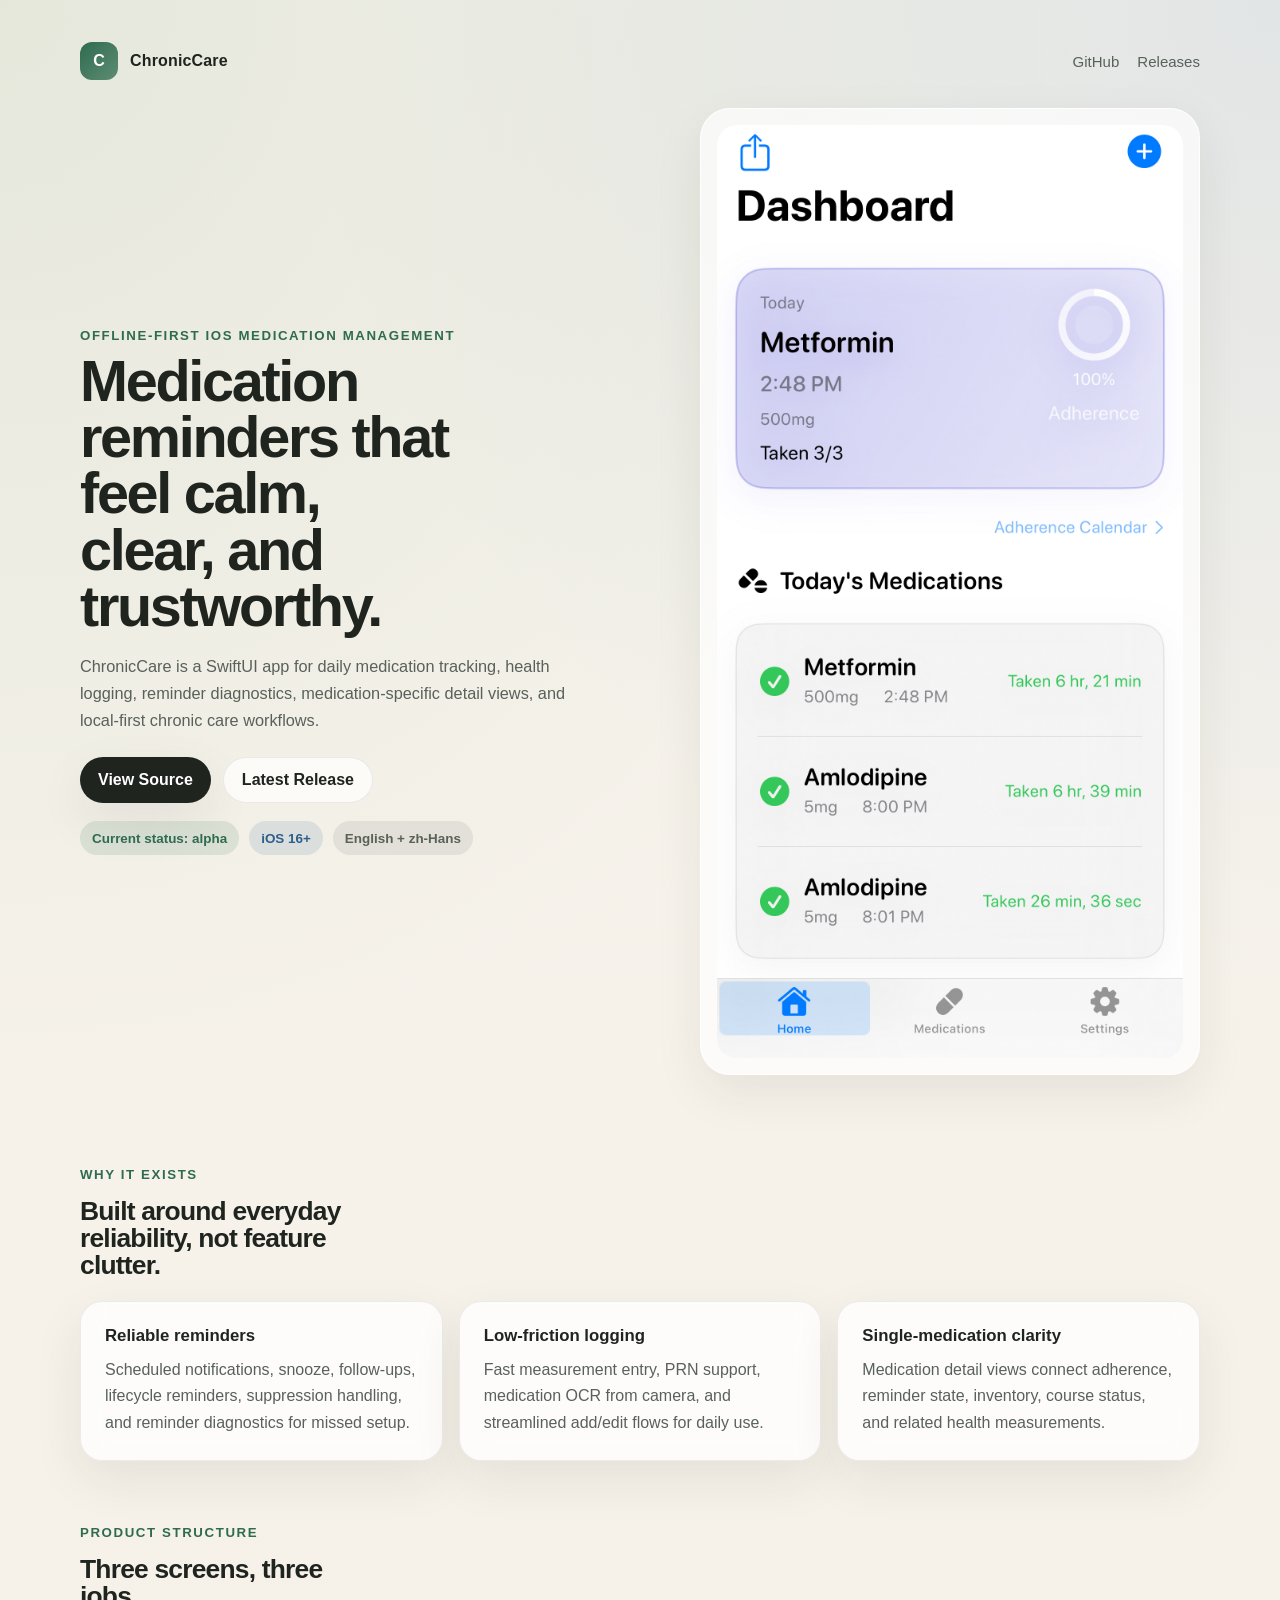
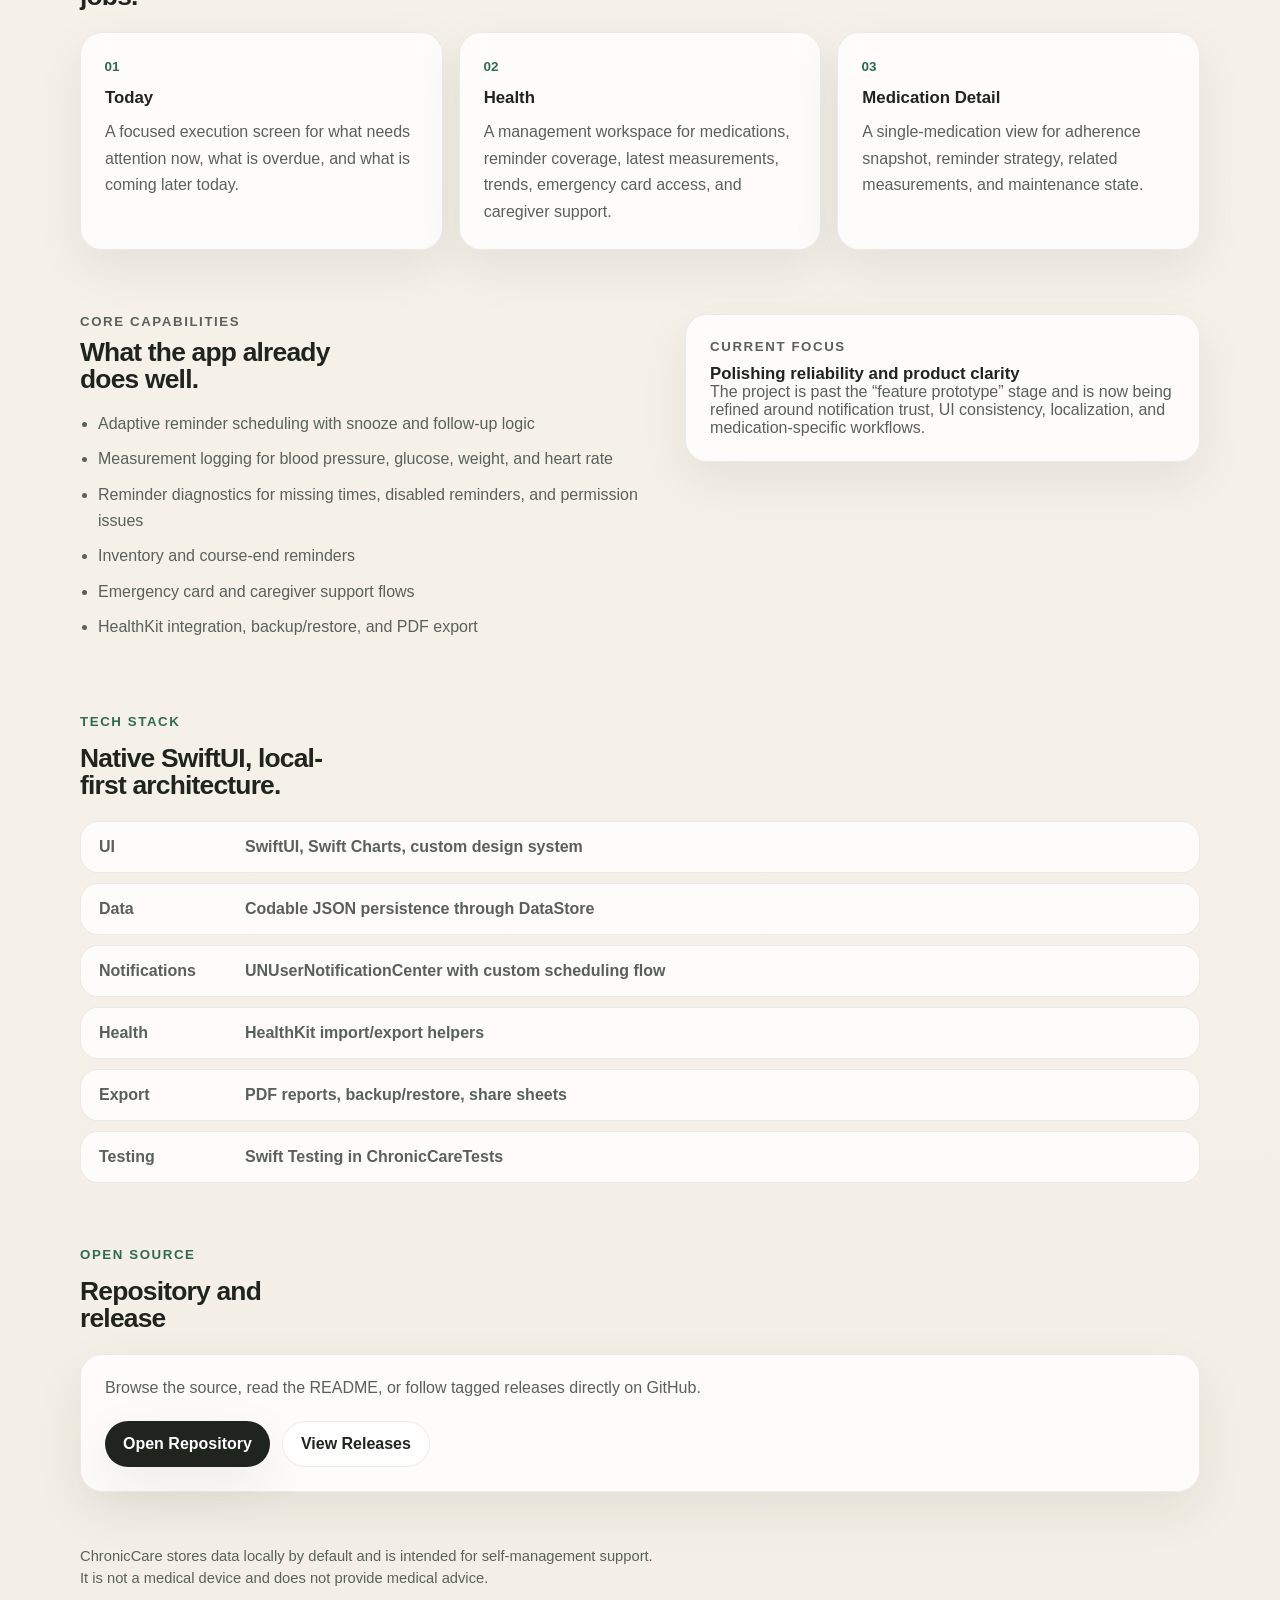
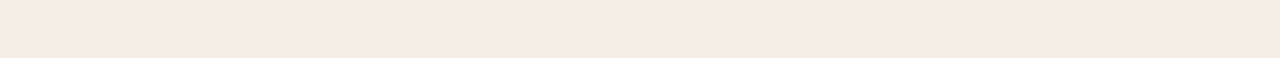
==== docs/index.html @ 114b6427 "Add initial documentation for ChronicCare app with HTML and CSS - Created index.html for the app's l" ====
<!DOCTYPE html>
<html lang="en">
<head>
  <meta charset="UTF-8">
  <meta name="viewport" content="width=device-width, initial-scale=1.0">
  <title>ChronicCare</title>
  <meta
    name="description"
    content="Offline-first medication management for chronic care. Reliable reminders, fast logging, medication detail views, and local-first health tracking."
  >
  <link rel="stylesheet" href="site.css">
</head>
<body>
  <div class="page-shell">
    <header class="hero">
      <nav class="topbar">
        <div class="brand">
          <span class="brand-mark">C</span>
          <span class="brand-name">ChronicCare</span>
        </div>
        <div class="topbar-links">
          <a href="https://github.com/Zhanbingli/Ccare-app" target="_blank" rel="noreferrer">GitHub</a>
          <a href="https://github.com/Zhanbingli/Ccare-app/releases" target="_blank" rel="noreferrer">Releases</a>
        </div>
      </nav>

      <div class="hero-grid">
        <section class="hero-copy">
          <p class="eyebrow">Offline-first iOS medication management</p>
          <h1>Medication reminders that feel calm, clear, and trustworthy.</h1>
          <p class="hero-text">
            ChronicCare is a SwiftUI app for daily medication tracking, health logging,
            reminder diagnostics, medication-specific detail views, and local-first chronic care workflows.
          </p>

          <div class="hero-actions">
            <a class="button button-primary" href="https://github.com/Zhanbingli/Ccare-app" target="_blank" rel="noreferrer">
              View Source
            </a>
            <a class="button button-secondary" href="https://github.com/Zhanbingli/Ccare-app/releases/tag/v0.1.0-alpha" target="_blank" rel="noreferrer">
              Latest Release
            </a>
          </div>

          <div class="status-row">
            <span class="badge badge-green">Current status: alpha</span>
            <span class="badge badge-blue">iOS 16+</span>
            <span class="badge badge-neutral">English + zh-Hans</span>
          </div>
        </section>

        <section class="hero-shot">
          <div class="shot-frame">
            <img src="assets/hero.jpg" alt="ChronicCare app screenshot">
          </div>
        </section>
      </div>
    </header>

    <main>
      <section class="section">
        <div class="section-heading">
          <p class="section-kicker">Why it exists</p>
          <h2>Built around everyday reliability, not feature clutter.</h2>
        </div>
        <div class="card-grid three-up">
          <article class="feature-card">
            <h3>Reliable reminders</h3>
            <p>
              Scheduled notifications, snooze, follow-ups, lifecycle reminders,
              suppression handling, and reminder diagnostics for missed setup.
            </p>
          </article>
          <article class="feature-card">
            <h3>Low-friction logging</h3>
            <p>
              Fast measurement entry, PRN support, medication OCR from camera,
              and streamlined add/edit flows for daily use.
            </p>
          </article>
          <article class="feature-card">
            <h3>Single-medication clarity</h3>
            <p>
              Medication detail views connect adherence, reminder state,
              inventory, course status, and related health measurements.
            </p>
          </article>
        </div>
      </section>

      <section class="section">
        <div class="section-heading">
          <p class="section-kicker">Product structure</p>
          <h2>Three screens, three jobs.</h2>
        </div>
        <div class="card-grid three-up">
          <article class="structure-card">
            <span class="card-index">01</span>
            <h3>Today</h3>
            <p>
              A focused execution screen for what needs attention now, what is overdue,
              and what is coming later today.
            </p>
          </article>
          <article class="structure-card">
            <span class="card-index">02</span>
            <h3>Health</h3>
            <p>
              A management workspace for medications, reminder coverage, latest measurements,
              trends, emergency card access, and caregiver support.
            </p>
          </article>
          <article class="structure-card">
            <span class="card-index">03</span>
            <h3>Medication Detail</h3>
            <p>
              A single-medication view for adherence snapshot, reminder strategy,
              related measurements, and maintenance state.
            </p>
          </article>
        </div>
      </section>

      <section class="section split">
        <div class="split-copy">
          <p class="section-kicker">Core capabilities</p>
          <h2>What the app already does well.</h2>
          <ul class="feature-list">
            <li>Adaptive reminder scheduling with snooze and follow-up logic</li>
            <li>Measurement logging for blood pressure, glucose, weight, and heart rate</li>
            <li>Reminder diagnostics for missing times, disabled reminders, and permission issues</li>
            <li>Inventory and course-end reminders</li>
            <li>Emergency card and caregiver support flows</li>
            <li>HealthKit integration, backup/restore, and PDF export</li>
          </ul>
        </div>
        <div class="split-panel">
          <div class="panel">
            <p class="panel-kicker">Current focus</p>
            <h3>Polishing reliability and product clarity</h3>
            <p>
              The project is past the “feature prototype” stage and is now being refined around
              notification trust, UI consistency, localization, and medication-specific workflows.
            </p>
          </div>
        </div>
      </section>

      <section class="section">
        <div class="section-heading">
          <p class="section-kicker">Tech stack</p>
          <h2>Native SwiftUI, local-first architecture.</h2>
        </div>
        <div class="stack-grid">
          <div class="stack-row"><span>UI</span><strong>SwiftUI, Swift Charts, custom design system</strong></div>
          <div class="stack-row"><span>Data</span><strong>Codable JSON persistence through DataStore</strong></div>
          <div class="stack-row"><span>Notifications</span><strong>UNUserNotificationCenter with custom scheduling flow</strong></div>
          <div class="stack-row"><span>Health</span><strong>HealthKit import/export helpers</strong></div>
          <div class="stack-row"><span>Export</span><strong>PDF reports, backup/restore, share sheets</strong></div>
          <div class="stack-row"><span>Testing</span><strong>Swift Testing in ChronicCareTests</strong></div>
        </div>
      </section>

      <section class="section">
        <div class="section-heading">
          <p class="section-kicker">Open source</p>
          <h2>Repository and release</h2>
        </div>
        <div class="cta-card">
          <p>
            Browse the source, read the README, or follow tagged releases directly on GitHub.
          </p>
          <div class="hero-actions">
            <a class="button button-primary" href="https://github.com/Zhanbingli/Ccare-app" target="_blank" rel="noreferrer">
              Open Repository
            </a>
            <a class="button button-secondary" href="https://github.com/Zhanbingli/Ccare-app/releases" target="_blank" rel="noreferrer">
              View Releases
            </a>
          </div>
        </div>
      </section>
    </main>

    <footer class="footer">
      <p>ChronicCare stores data locally by default and is intended for self-management support.</p>
      <p>It is not a medical device and does not provide medical advice.</p>
    </footer>
  </div>
</body>
</html>
---- docs/site.css ----
:root {
  color-scheme: light;
  --bg: #f4efe6;
  --panel: rgba(255, 255, 255, 0.78);
  --panel-strong: #fffdf9;
  --text: #1f241f;
  --muted: #59615a;
  --line: rgba(31, 36, 31, 0.08);
  --green: #2f6b4f;
  --green-soft: rgba(47, 107, 79, 0.12);
  --blue: #2e5f8b;
  --blue-soft: rgba(46, 95, 139, 0.12);
  --neutral-soft: rgba(31, 36, 31, 0.08);
  --shadow: 0 18px 50px rgba(35, 32, 24, 0.08);
  --radius-xl: 28px;
  --radius-lg: 22px;
  --radius-md: 18px;
}

* {
  box-sizing: border-box;
}

html {
  scroll-behavior: smooth;
}

body {
  margin: 0;
  font-family: "SF Pro Display", "Inter", "Segoe UI", sans-serif;
  color: var(--text);
  background:
    radial-gradient(circle at top left, rgba(124, 155, 115, 0.14), transparent 32%),
    radial-gradient(circle at top right, rgba(71, 119, 171, 0.12), transparent 28%),
    linear-gradient(180deg, #f7f4ed 0%, var(--bg) 100%);
}

a {
  color: inherit;
  text-decoration: none;
}

img {
  display: block;
  max-width: 100%;
}

.page-shell {
  width: min(1120px, calc(100% - 32px));
  margin: 0 auto;
  padding: 24px 0 72px;
}

.topbar {
  display: flex;
  align-items: center;
  justify-content: space-between;
  gap: 16px;
  padding: 8px 0 28px;
}

.brand {
  display: flex;
  align-items: center;
  gap: 12px;
}

.brand-mark {
  width: 38px;
  height: 38px;
  display: inline-flex;
  align-items: center;
  justify-content: center;
  border-radius: 12px;
  background: linear-gradient(135deg, #2f6b4f, #5e8d74);
  color: white;
  font-weight: 700;
}

.brand-name {
  font-size: 1rem;
  font-weight: 700;
  letter-spacing: 0.01em;
}

.topbar-links {
  display: flex;
  align-items: center;
  gap: 18px;
  color: var(--muted);
  font-size: 0.94rem;
}

.hero {
  padding: 10px 0 28px;
}

.hero-grid {
  display: grid;
  grid-template-columns: 1.08fr 0.92fr;
  gap: 32px;
  align-items: center;
}

.eyebrow,
.section-kicker,
.panel-kicker {
  margin: 0 0 10px;
  color: var(--green);
  font-size: 0.83rem;
  font-weight: 700;
  letter-spacing: 0.12em;
  text-transform: uppercase;
}

h1,
h2,
h3,
p {
  margin: 0;
}

h1 {
  font-size: clamp(2.3rem, 4.5vw, 4.4rem);
  line-height: 0.98;
  letter-spacing: -0.04em;
  max-width: 12ch;
}

h2 {
  font-size: clamp(1.65rem, 2vw, 2.3rem);
  line-height: 1.02;
  letter-spacing: -0.03em;
  max-width: 18ch;
}

h3 {
  font-size: 1.05rem;
  line-height: 1.15;
}

.hero-text,
.feature-card p,
.structure-card p,
.split-copy p,
.panel p,
.cta-card p,
.footer p,
.stack-row span,
.stack-row strong,
.feature-list li {
  color: var(--muted);
}

.hero-text {
  margin-top: 18px;
  max-width: 58ch;
  font-size: 1.02rem;
  line-height: 1.65;
}

.hero-actions {
  display: flex;
  flex-wrap: wrap;
  gap: 12px;
  margin-top: 24px;
}

.button {
  display: inline-flex;
  align-items: center;
  justify-content: center;
  min-height: 46px;
  padding: 0 18px;
  border-radius: 999px;
  font-weight: 700;
  transition: transform 0.18s ease, box-shadow 0.18s ease, background 0.18s ease;
}

.button:hover {
  transform: translateY(-1px);
}

.button-primary {
  background: var(--text);
  color: white;
  box-shadow: var(--shadow);
}

.button-secondary {
  background: rgba(255, 255, 255, 0.72);
  border: 1px solid var(--line);
}

.status-row {
  display: flex;
  flex-wrap: wrap;
  gap: 10px;
  margin-top: 18px;
}

.badge {
  display: inline-flex;
  align-items: center;
  justify-content: center;
  min-height: 34px;
  padding: 0 12px;
  border-radius: 999px;
  font-size: 0.84rem;
  font-weight: 700;
}

.badge-green {
  color: var(--green);
  background: var(--green-soft);
}

.badge-blue {
  color: var(--blue);
  background: var(--blue-soft);
}

.badge-neutral {
  color: var(--muted);
  background: var(--neutral-soft);
}

.shot-frame {
  padding: 16px;
  border-radius: 30px;
  background: rgba(255, 255, 255, 0.68);
  border: 1px solid rgba(255, 255, 255, 0.8);
  box-shadow: var(--shadow);
}

.shot-frame img {
  width: 100%;
  border-radius: 20px;
}

.section {
  padding-top: 64px;
}

.section-heading {
  display: flex;
  flex-direction: column;
  gap: 6px;
  margin-bottom: 22px;
}

.card-grid {
  display: grid;
  gap: 16px;
}

.three-up {
  grid-template-columns: repeat(3, minmax(0, 1fr));
}

.feature-card,
.structure-card,
.panel,
.cta-card {
  padding: 24px;
  border-radius: var(--radius-lg);
  background: var(--panel);
  border: 1px solid var(--line);
  box-shadow: var(--shadow);
  backdrop-filter: blur(12px);
}

.feature-card p,
.structure-card p {
  margin-top: 12px;
  line-height: 1.65;
}

.card-index {
  display: inline-flex;
  margin-bottom: 14px;
  color: var(--green);
  font-size: 0.84rem;
  font-weight: 700;
}

.split {
  display: grid;
  grid-template-columns: 1fr 0.88fr;
  gap: 20px;
  align-items: start;
}

.feature-list {
  margin: 18px 0 0;
  padding-left: 18px;
}

.feature-list li {
  margin: 0 0 10px;
  line-height: 1.6;
}

.stack-grid {
  display: grid;
  gap: 10px;
}

.stack-row {
  display: grid;
  grid-template-columns: 128px 1fr;
  gap: 18px;
  padding: 16px 18px;
  border-radius: var(--radius-md);
  background: var(--panel);
  border: 1px solid var(--line);
}

.stack-row span {
  font-weight: 700;
}

.stack-row strong {
  font-weight: 600;
}

.footer {
  display: flex;
  flex-direction: column;
  gap: 6px;
  padding-top: 56px;
  font-size: 0.92rem;
}

@media (max-width: 960px) {
  .hero-grid,
  .split,
  .three-up {
    grid-template-columns: 1fr;
  }

  h1 {
    max-width: none;
  }
}

@media (max-width: 640px) {
  .page-shell {
    width: min(100% - 20px, 1120px);
    padding-top: 18px;
  }

  .topbar {
    flex-direction: column;
    align-items: flex-start;
    padding-bottom: 22px;
  }

  .topbar-links {
    gap: 14px;
    flex-wrap: wrap;
  }

  .button {
    width: 100%;
  }

  .stack-row {
    grid-template-columns: 1fr;
    gap: 6px;
  }
}
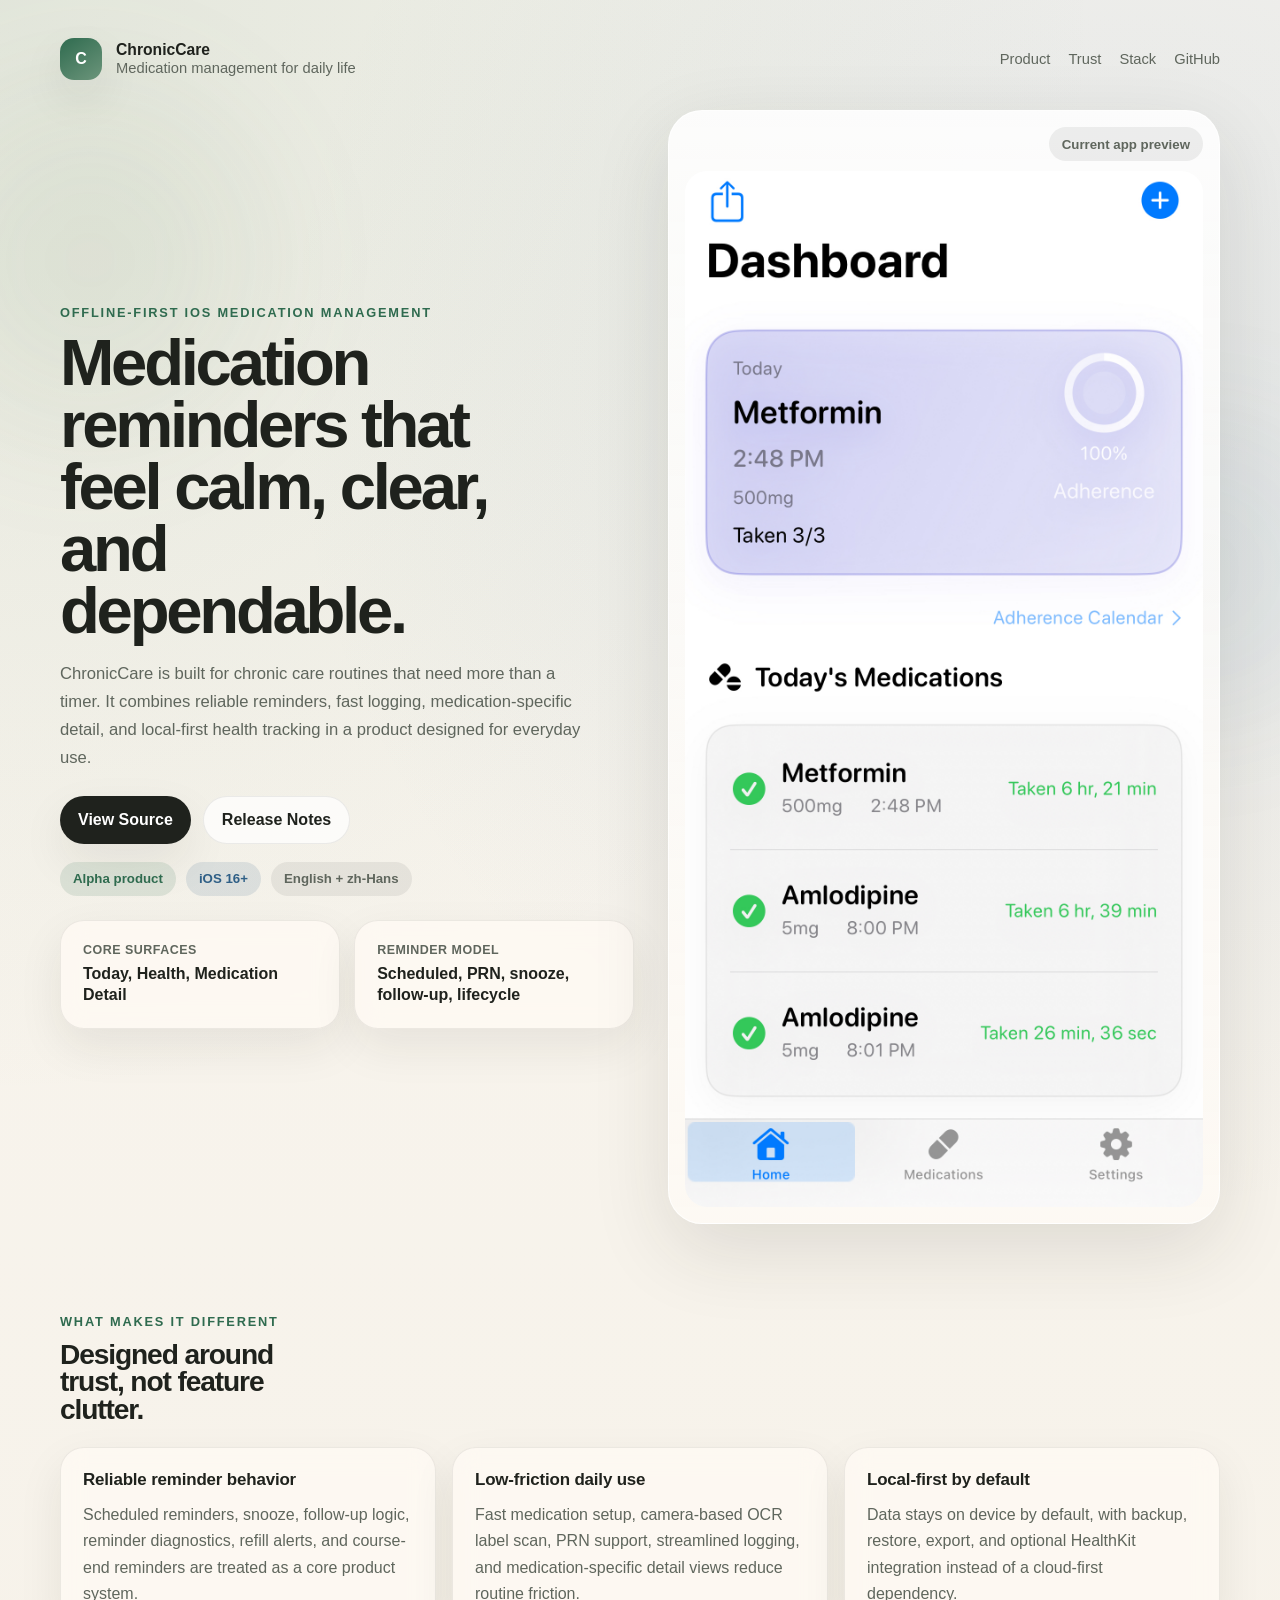
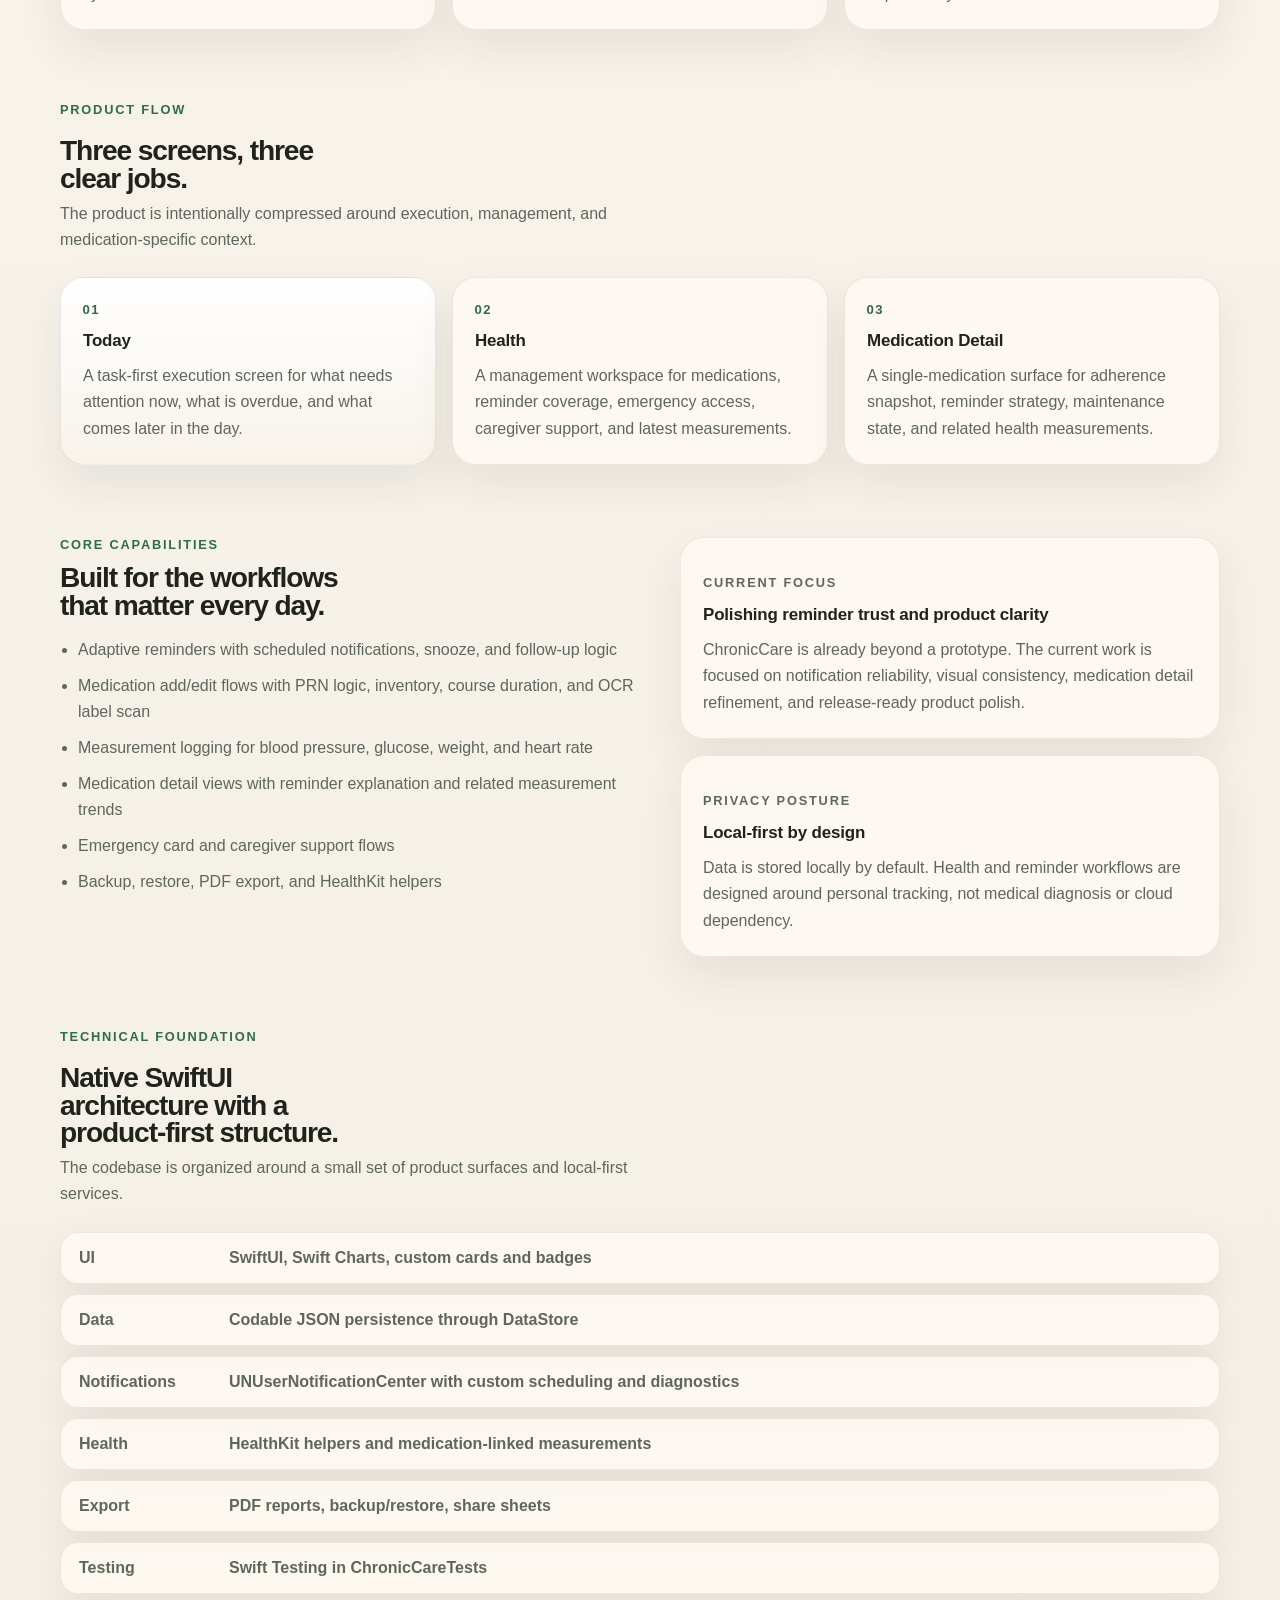
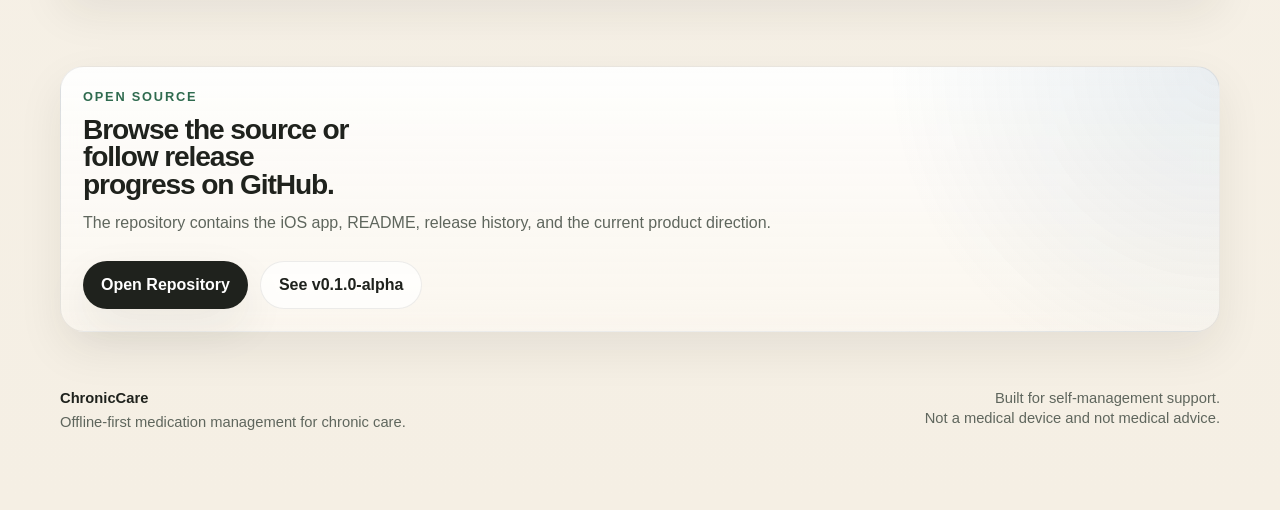
==== commit b26996b0: "feat: Revamp index.html and site.css for improved UI and clarity; enhance branding and layout" ====
--- a/docs/index.html
+++ b/docs/index.html
@@ -6,51 +6,75 @@
   <title>ChronicCare</title>
   <meta
     name="description"
-    content="Offline-first medication management for chronic care. Reliable reminders, fast logging, medication detail views, and local-first health tracking."
+    content="ChronicCare is an offline-first iOS app for calm, reliable medication reminders, health logging, and medication-specific detail."
   >
   <link rel="stylesheet" href="site.css">
 </head>
 <body>
+  <div class="ambient ambient-one"></div>
+  <div class="ambient ambient-two"></div>
+
   <div class="page-shell">
     <header class="hero">
       <nav class="topbar">
-        <div class="brand">
+        <a class="brand" href="#top" aria-label="ChronicCare home">
           <span class="brand-mark">C</span>
-          <span class="brand-name">ChronicCare</span>
-        </div>
+          <span class="brand-copy">
+            <strong>ChronicCare</strong>
+            <span>Medication management for daily life</span>
+          </span>
+        </a>
+
         <div class="topbar-links">
+          <a href="#product">Product</a>
+          <a href="#trust">Trust</a>
+          <a href="#stack">Stack</a>
           <a href="https://github.com/Zhanbingli/Ccare-app" target="_blank" rel="noreferrer">GitHub</a>
-          <a href="https://github.com/Zhanbingli/Ccare-app/releases" target="_blank" rel="noreferrer">Releases</a>
         </div>
       </nav>
 
-      <div class="hero-grid">
+      <div class="hero-grid" id="top">
         <section class="hero-copy">
           <p class="eyebrow">Offline-first iOS medication management</p>
-          <h1>Medication reminders that feel calm, clear, and trustworthy.</h1>
+          <h1>Medication reminders that feel calm, clear, and dependable.</h1>
           <p class="hero-text">
-            ChronicCare is a SwiftUI app for daily medication tracking, health logging,
-            reminder diagnostics, medication-specific detail views, and local-first chronic care workflows.
+            ChronicCare is built for chronic care routines that need more than a timer.
+            It combines reliable reminders, fast logging, medication-specific detail,
+            and local-first health tracking in a product designed for everyday use.
           </p>
 
           <div class="hero-actions">
             <a class="button button-primary" href="https://github.com/Zhanbingli/Ccare-app" target="_blank" rel="noreferrer">
               View Source
             </a>
-            <a class="button button-secondary" href="https://github.com/Zhanbingli/Ccare-app/releases/tag/v0.1.0-alpha" target="_blank" rel="noreferrer">
-              Latest Release
+            <a class="button button-secondary" href="https://github.com/Zhanbingli/Ccare-app/releases" target="_blank" rel="noreferrer">
+              Release Notes
             </a>
           </div>
 
           <div class="status-row">
-            <span class="badge badge-green">Current status: alpha</span>
+            <span class="badge badge-green">Alpha product</span>
             <span class="badge badge-blue">iOS 16+</span>
             <span class="badge badge-neutral">English + zh-Hans</span>
           </div>
+
+          <div class="hero-metrics">
+            <article class="metric-card">
+              <span class="metric-label">Core surfaces</span>
+              <strong>Today, Health, Medication Detail</strong>
+            </article>
+            <article class="metric-card">
+              <span class="metric-label">Reminder model</span>
+              <strong>Scheduled, PRN, snooze, follow-up, lifecycle</strong>
+            </article>
+          </div>
         </section>
 
-        <section class="hero-shot">
+        <section class="hero-visual">
           <div class="shot-frame">
+            <div class="shot-meta">
+              <span class="badge badge-soft">Current app preview</span>
+            </div>
             <img src="assets/hero.jpg" alt="ChronicCare app screenshot">
           </div>
         </section>
@@ -58,133 +82,158 @@
     </header>
 
     <main>
+      <section class="section intro-band" id="product">
+        <div class="intro-band-copy">
+          <p class="section-kicker">What makes it different</p>
+          <h2>Designed around trust, not feature clutter.</h2>
+        </div>
+        <div class="intro-pillars">
+          <article class="pillar-card">
+            <h3>Reliable reminder behavior</h3>
+            <p>
+              Scheduled reminders, snooze, follow-up logic, reminder diagnostics,
+              refill alerts, and course-end reminders are treated as a core product system.
+            </p>
+          </article>
+          <article class="pillar-card">
+            <h3>Low-friction daily use</h3>
+            <p>
+              Fast medication setup, camera-based OCR label scan, PRN support,
+              streamlined logging, and medication-specific detail views reduce routine friction.
+            </p>
+          </article>
+          <article class="pillar-card">
+            <h3>Local-first by default</h3>
+            <p>
+              Data stays on device by default, with backup, restore, export,
+              and optional HealthKit integration instead of a cloud-first dependency.
+            </p>
+          </article>
+        </div>
+      </section>
+
       <section class="section">
         <div class="section-heading">
-          <p class="section-kicker">Why it exists</p>
-          <h2>Built around everyday reliability, not feature clutter.</h2>
-        </div>
-        <div class="card-grid three-up">
-          <article class="feature-card">
-            <h3>Reliable reminders</h3>
-            <p>
-              Scheduled notifications, snooze, follow-ups, lifecycle reminders,
-              suppression handling, and reminder diagnostics for missed setup.
-            </p>
-          </article>
-          <article class="feature-card">
-            <h3>Low-friction logging</h3>
-            <p>
-              Fast measurement entry, PRN support, medication OCR from camera,
-              and streamlined add/edit flows for daily use.
-            </p>
-          </article>
-          <article class="feature-card">
-            <h3>Single-medication clarity</h3>
-            <p>
-              Medication detail views connect adherence, reminder state,
-              inventory, course status, and related health measurements.
-            </p>
-          </article>
-        </div>
-      </section>
-
-      <section class="section">
-        <div class="section-heading">
-          <p class="section-kicker">Product structure</p>
-          <h2>Three screens, three jobs.</h2>
-        </div>
-        <div class="card-grid three-up">
-          <article class="structure-card">
+          <p class="section-kicker">Product flow</p>
+          <h2>Three screens, three clear jobs.</h2>
+          <p class="section-body">
+            The product is intentionally compressed around execution, management, and medication-specific context.
+          </p>
+        </div>
+
+        <div class="journey-grid">
+          <article class="journey-card journey-card-strong">
             <span class="card-index">01</span>
             <h3>Today</h3>
             <p>
-              A focused execution screen for what needs attention now, what is overdue,
-              and what is coming later today.
-            </p>
-          </article>
-          <article class="structure-card">
+              A task-first execution screen for what needs attention now, what is overdue,
+              and what comes later in the day.
+            </p>
+          </article>
+          <article class="journey-card">
             <span class="card-index">02</span>
             <h3>Health</h3>
             <p>
-              A management workspace for medications, reminder coverage, latest measurements,
-              trends, emergency card access, and caregiver support.
-            </p>
-          </article>
-          <article class="structure-card">
+              A management workspace for medications, reminder coverage, emergency access,
+              caregiver support, and latest measurements.
+            </p>
+          </article>
+          <article class="journey-card">
             <span class="card-index">03</span>
             <h3>Medication Detail</h3>
             <p>
-              A single-medication view for adherence snapshot, reminder strategy,
-              related measurements, and maintenance state.
-            </p>
-          </article>
-        </div>
-      </section>
-
-      <section class="section split">
+              A single-medication surface for adherence snapshot, reminder strategy,
+              maintenance state, and related health measurements.
+            </p>
+          </article>
+        </div>
+      </section>
+
+      <section class="section split-section" id="trust">
         <div class="split-copy">
           <p class="section-kicker">Core capabilities</p>
-          <h2>What the app already does well.</h2>
+          <h2>Built for the workflows that matter every day.</h2>
           <ul class="feature-list">
-            <li>Adaptive reminder scheduling with snooze and follow-up logic</li>
+            <li>Adaptive reminders with scheduled notifications, snooze, and follow-up logic</li>
+            <li>Medication add/edit flows with PRN logic, inventory, course duration, and OCR label scan</li>
             <li>Measurement logging for blood pressure, glucose, weight, and heart rate</li>
-            <li>Reminder diagnostics for missing times, disabled reminders, and permission issues</li>
-            <li>Inventory and course-end reminders</li>
+            <li>Medication detail views with reminder explanation and related measurement trends</li>
             <li>Emergency card and caregiver support flows</li>
-            <li>HealthKit integration, backup/restore, and PDF export</li>
+            <li>Backup, restore, PDF export, and HealthKit helpers</li>
           </ul>
         </div>
-        <div class="split-panel">
-          <div class="panel">
+
+        <div class="trust-panel">
+          <article class="panel trust-card">
             <p class="panel-kicker">Current focus</p>
-            <h3>Polishing reliability and product clarity</h3>
-            <p>
-              The project is past the “feature prototype” stage and is now being refined around
-              notification trust, UI consistency, localization, and medication-specific workflows.
-            </p>
-          </div>
-        </div>
-      </section>
-
-      <section class="section">
+            <h3>Polishing reminder trust and product clarity</h3>
+            <p>
+              ChronicCare is already beyond a prototype. The current work is focused on
+              notification reliability, visual consistency, medication detail refinement,
+              and release-ready product polish.
+            </p>
+          </article>
+
+          <article class="panel trust-card">
+            <p class="panel-kicker">Privacy posture</p>
+            <h3>Local-first by design</h3>
+            <p>
+              Data is stored locally by default. Health and reminder workflows are designed
+              around personal tracking, not medical diagnosis or cloud dependency.
+            </p>
+          </article>
+        </div>
+      </section>
+
+      <section class="section" id="stack">
         <div class="section-heading">
-          <p class="section-kicker">Tech stack</p>
-          <h2>Native SwiftUI, local-first architecture.</h2>
-        </div>
+          <p class="section-kicker">Technical foundation</p>
+          <h2>Native SwiftUI architecture with a product-first structure.</h2>
+          <p class="section-body">
+            The codebase is organized around a small set of product surfaces and local-first services.
+          </p>
+        </div>
+
         <div class="stack-grid">
-          <div class="stack-row"><span>UI</span><strong>SwiftUI, Swift Charts, custom design system</strong></div>
+          <div class="stack-row"><span>UI</span><strong>SwiftUI, Swift Charts, custom cards and badges</strong></div>
           <div class="stack-row"><span>Data</span><strong>Codable JSON persistence through DataStore</strong></div>
-          <div class="stack-row"><span>Notifications</span><strong>UNUserNotificationCenter with custom scheduling flow</strong></div>
-          <div class="stack-row"><span>Health</span><strong>HealthKit import/export helpers</strong></div>
+          <div class="stack-row"><span>Notifications</span><strong>UNUserNotificationCenter with custom scheduling and diagnostics</strong></div>
+          <div class="stack-row"><span>Health</span><strong>HealthKit helpers and medication-linked measurements</strong></div>
           <div class="stack-row"><span>Export</span><strong>PDF reports, backup/restore, share sheets</strong></div>
           <div class="stack-row"><span>Testing</span><strong>Swift Testing in ChronicCareTests</strong></div>
         </div>
       </section>
 
       <section class="section">
-        <div class="section-heading">
-          <p class="section-kicker">Open source</p>
-          <h2>Repository and release</h2>
-        </div>
-        <div class="cta-card">
-          <p>
-            Browse the source, read the README, or follow tagged releases directly on GitHub.
-          </p>
-          <div class="hero-actions">
-            <a class="button button-primary" href="https://github.com/Zhanbingli/Ccare-app" target="_blank" rel="noreferrer">
-              Open Repository
-            </a>
-            <a class="button button-secondary" href="https://github.com/Zhanbingli/Ccare-app/releases" target="_blank" rel="noreferrer">
-              View Releases
-            </a>
-          </div>
+        <div class="cta-shell">
+          <article class="cta-card">
+            <p class="section-kicker">Open source</p>
+            <h2>Browse the source or follow release progress on GitHub.</h2>
+            <p class="cta-text">
+              The repository contains the iOS app, README, release history, and the current product direction.
+            </p>
+            <div class="hero-actions">
+              <a class="button button-primary" href="https://github.com/Zhanbingli/Ccare-app" target="_blank" rel="noreferrer">
+                Open Repository
+              </a>
+              <a class="button button-secondary" href="https://github.com/Zhanbingli/Ccare-app/releases/tag/v0.1.0-alpha" target="_blank" rel="noreferrer">
+                See v0.1.0-alpha
+              </a>
+            </div>
+          </article>
         </div>
       </section>
     </main>
 
     <footer class="footer">
-      <p>ChronicCare stores data locally by default and is intended for self-management support.</p>
-      <p>It is not a medical device and does not provide medical advice.</p>
+      <div>
+        <strong>ChronicCare</strong>
+        <p>Offline-first medication management for chronic care.</p>
+      </div>
+      <div class="footer-copy">
+        <p>Built for self-management support.</p>
+        <p>Not a medical device and not medical advice.</p>
+      </div>
     </footer>
   </div>
 </body>
--- a/docs/site.css
+++ b/docs/site.css
@@ -1,20 +1,24 @@
 :root {
   color-scheme: light;
-  --bg: #f4efe6;
-  --panel: rgba(255, 255, 255, 0.78);
-  --panel-strong: #fffdf9;
-  --text: #1f241f;
-  --muted: #59615a;
-  --line: rgba(31, 36, 31, 0.08);
+  --bg: #f5efe4;
+  --panel: rgba(255, 250, 244, 0.78);
+  --panel-strong: rgba(255, 254, 251, 0.94);
+  --panel-soft: rgba(255, 255, 255, 0.58);
+  --text: #1f221d;
+  --muted: #5f665d;
+  --line: rgba(31, 34, 29, 0.08);
+  --line-strong: rgba(31, 34, 29, 0.12);
   --green: #2f6b4f;
   --green-soft: rgba(47, 107, 79, 0.12);
-  --blue: #2e5f8b;
-  --blue-soft: rgba(46, 95, 139, 0.12);
-  --neutral-soft: rgba(31, 36, 31, 0.08);
-  --shadow: 0 18px 50px rgba(35, 32, 24, 0.08);
-  --radius-xl: 28px;
-  --radius-lg: 22px;
+  --blue: #2f5f86;
+  --blue-soft: rgba(47, 95, 134, 0.12);
+  --neutral-soft: rgba(31, 34, 29, 0.07);
+  --shadow-soft: 0 18px 45px rgba(43, 39, 29, 0.08);
+  --shadow-strong: 0 26px 80px rgba(43, 39, 29, 0.12);
+  --radius-xl: 34px;
+  --radius-lg: 24px;
   --radius-md: 18px;
+  --radius-sm: 14px;
 }
 
 * {
@@ -30,9 +34,10 @@
   font-family: "SF Pro Display", "Inter", "Segoe UI", sans-serif;
   color: var(--text);
   background:
-    radial-gradient(circle at top left, rgba(124, 155, 115, 0.14), transparent 32%),
-    radial-gradient(circle at top right, rgba(71, 119, 171, 0.12), transparent 28%),
-    linear-gradient(180deg, #f7f4ed 0%, var(--bg) 100%);
+    radial-gradient(circle at top left, rgba(116, 154, 118, 0.16), transparent 28%),
+    radial-gradient(circle at 88% 10%, rgba(78, 122, 166, 0.12), transparent 24%),
+    linear-gradient(180deg, #f8f5ef 0%, var(--bg) 100%);
+  overflow-x: hidden;
 }
 
 a {
@@ -43,74 +48,6 @@
 img {
   display: block;
   max-width: 100%;
-}
-
-.page-shell {
-  width: min(1120px, calc(100% - 32px));
-  margin: 0 auto;
-  padding: 24px 0 72px;
-}
-
-.topbar {
-  display: flex;
-  align-items: center;
-  justify-content: space-between;
-  gap: 16px;
-  padding: 8px 0 28px;
-}
-
-.brand {
-  display: flex;
-  align-items: center;
-  gap: 12px;
-}
-
-.brand-mark {
-  width: 38px;
-  height: 38px;
-  display: inline-flex;
-  align-items: center;
-  justify-content: center;
-  border-radius: 12px;
-  background: linear-gradient(135deg, #2f6b4f, #5e8d74);
-  color: white;
-  font-weight: 700;
-}
-
-.brand-name {
-  font-size: 1rem;
-  font-weight: 700;
-  letter-spacing: 0.01em;
-}
-
-.topbar-links {
-  display: flex;
-  align-items: center;
-  gap: 18px;
-  color: var(--muted);
-  font-size: 0.94rem;
-}
-
-.hero {
-  padding: 10px 0 28px;
-}
-
-.hero-grid {
-  display: grid;
-  grid-template-columns: 1.08fr 0.92fr;
-  gap: 32px;
-  align-items: center;
-}
-
-.eyebrow,
-.section-kicker,
-.panel-kicker {
-  margin: 0 0 10px;
-  color: var(--green);
-  font-size: 0.83rem;
-  font-weight: 700;
-  letter-spacing: 0.12em;
-  text-transform: uppercase;
 }
 
 h1,
@@ -120,43 +57,150 @@
   margin: 0;
 }
 
+.ambient {
+  position: fixed;
+  inset: auto;
+  border-radius: 999px;
+  filter: blur(70px);
+  pointer-events: none;
+  opacity: 0.55;
+}
+
+.ambient-one {
+  width: 340px;
+  height: 340px;
+  top: 90px;
+  left: -80px;
+  background: rgba(118, 150, 105, 0.16);
+}
+
+.ambient-two {
+  width: 300px;
+  height: 300px;
+  top: 420px;
+  right: -70px;
+  background: rgba(60, 112, 162, 0.12);
+}
+
+.page-shell {
+  position: relative;
+  width: min(1160px, calc(100% - 32px));
+  margin: 0 auto;
+  padding: 24px 0 80px;
+}
+
+.topbar {
+  display: flex;
+  align-items: center;
+  justify-content: space-between;
+  gap: 24px;
+  padding: 8px 0 30px;
+}
+
+.brand {
+  display: inline-flex;
+  align-items: center;
+  gap: 14px;
+}
+
+.brand-mark {
+  width: 42px;
+  height: 42px;
+  display: inline-flex;
+  align-items: center;
+  justify-content: center;
+  border-radius: 14px;
+  background: linear-gradient(145deg, #2f6b4f, #6c957b);
+  color: #fff;
+  font-weight: 800;
+  box-shadow: var(--shadow-soft);
+}
+
+.brand-copy {
+  display: flex;
+  flex-direction: column;
+  gap: 2px;
+}
+
+.brand-copy strong {
+  font-size: 0.98rem;
+  line-height: 1;
+}
+
+.brand-copy span,
+.topbar-links {
+  color: var(--muted);
+  font-size: 0.92rem;
+}
+
+.topbar-links {
+  display: flex;
+  align-items: center;
+  flex-wrap: wrap;
+  gap: 18px;
+}
+
+.hero {
+  padding: 6px 0 18px;
+}
+
+.hero-grid {
+  display: grid;
+  grid-template-columns: 1.02fr 0.98fr;
+  gap: 34px;
+  align-items: center;
+}
+
+.eyebrow,
+.section-kicker,
+.panel-kicker {
+  margin: 0 0 12px;
+  color: var(--green);
+  font-size: 0.8rem;
+  font-weight: 800;
+  letter-spacing: 0.14em;
+  text-transform: uppercase;
+}
+
 h1 {
-  font-size: clamp(2.3rem, 4.5vw, 4.4rem);
+  font-size: clamp(2.5rem, 5.1vw, 4.85rem);
+  line-height: 0.95;
+  letter-spacing: -0.05em;
+  max-width: 12ch;
+}
+
+h2 {
+  font-size: clamp(1.7rem, 2.2vw, 2.5rem);
   line-height: 0.98;
   letter-spacing: -0.04em;
-  max-width: 12ch;
-}
-
-h2 {
-  font-size: clamp(1.65rem, 2vw, 2.3rem);
-  line-height: 1.02;
-  letter-spacing: -0.03em;
   max-width: 18ch;
 }
 
 h3 {
-  font-size: 1.05rem;
-  line-height: 1.15;
+  font-size: 1.06rem;
+  line-height: 1.16;
+  letter-spacing: -0.01em;
 }
 
 .hero-text,
-.feature-card p,
-.structure-card p,
-.split-copy p,
+.section-body,
+.pillar-card p,
+.journey-card p,
+.feature-list li,
 .panel p,
-.cta-card p,
+.cta-text,
 .footer p,
 .stack-row span,
 .stack-row strong,
-.feature-list li {
+.metric-label {
   color: var(--muted);
 }
 
 .hero-text {
   margin-top: 18px;
   max-width: 58ch;
-  font-size: 1.02rem;
-  line-height: 1.65;
+  font-size: 1.04rem;
+  line-height: 1.68;
 }
 
 .hero-actions {
@@ -170,10 +214,10 @@
   display: inline-flex;
   align-items: center;
   justify-content: center;
-  min-height: 46px;
+  min-height: 48px;
   padding: 0 18px;
   border-radius: 999px;
-  font-weight: 700;
+  font-weight: 800;
   transition: transform 0.18s ease, box-shadow 0.18s ease, background 0.18s ease;
 }
 
@@ -184,7 +228,7 @@
 .button-primary {
   background: var(--text);
   color: white;
-  box-shadow: var(--shadow);
+  box-shadow: var(--shadow-soft);
 }
 
 .button-secondary {
@@ -206,8 +250,9 @@
   min-height: 34px;
   padding: 0 12px;
   border-radius: 999px;
-  font-size: 0.84rem;
-  font-weight: 700;
+  border: 1px solid transparent;
+  font-size: 0.83rem;
+  font-weight: 800;
 }
 
 .badge-green {
@@ -220,73 +265,128 @@
   background: var(--blue-soft);
 }
 
-.badge-neutral {
+.badge-neutral,
+.badge-soft {
   color: var(--muted);
   background: var(--neutral-soft);
 }
 
-.shot-frame {
-  padding: 16px;
-  border-radius: 30px;
-  background: rgba(255, 255, 255, 0.68);
-  border: 1px solid rgba(255, 255, 255, 0.8);
-  box-shadow: var(--shadow);
-}
-
-.shot-frame img {
-  width: 100%;
-  border-radius: 20px;
-}
-
-.section {
-  padding-top: 64px;
-}
-
-.section-heading {
-  display: flex;
-  flex-direction: column;
-  gap: 6px;
-  margin-bottom: 22px;
-}
-
-.card-grid {
-  display: grid;
-  gap: 16px;
-}
-
-.three-up {
-  grid-template-columns: repeat(3, minmax(0, 1fr));
-}
-
-.feature-card,
-.structure-card,
+.hero-metrics {
+  display: grid;
+  grid-template-columns: repeat(2, minmax(0, 1fr));
+  gap: 14px;
+  margin-top: 24px;
+}
+
+.metric-card,
+.pillar-card,
+.journey-card,
 .panel,
 .cta-card {
-  padding: 24px;
+  padding: 22px;
   border-radius: var(--radius-lg);
   background: var(--panel);
   border: 1px solid var(--line);
-  box-shadow: var(--shadow);
+  box-shadow: var(--shadow-soft);
   backdrop-filter: blur(12px);
 }
 
-.feature-card p,
-.structure-card p {
+.metric-card strong {
+  display: block;
+  margin-top: 6px;
+  font-size: 1rem;
+  line-height: 1.35;
+}
+
+.metric-label {
+  display: block;
+  font-size: 0.78rem;
+  font-weight: 700;
+  letter-spacing: 0.04em;
+  text-transform: uppercase;
+}
+
+.hero-visual {
+  position: relative;
+}
+
+.shot-frame {
+  position: relative;
+  padding: 16px;
+  border-radius: var(--radius-xl);
+  background: linear-gradient(180deg, rgba(255, 255, 255, 0.86), rgba(255, 251, 246, 0.72));
+  border: 1px solid rgba(255, 255, 255, 0.78);
+  box-shadow: var(--shadow-strong);
+}
+
+.shot-meta {
+  display: flex;
+  justify-content: flex-end;
+  margin-bottom: 10px;
+}
+
+.shot-frame img {
+  width: 100%;
+  border-radius: 22px;
+}
+
+.section {
+  padding-top: 72px;
+}
+
+.section-heading {
+  display: flex;
+  flex-direction: column;
+  gap: 8px;
+  margin-bottom: 24px;
+}
+
+.section-body {
+  max-width: 64ch;
+  line-height: 1.65;
+}
+
+.intro-band {
+  display: grid;
+  gap: 24px;
+}
+
+.intro-pillars {
+  display: grid;
+  grid-template-columns: repeat(3, minmax(0, 1fr));
+  gap: 16px;
+}
+
+.pillar-card p,
+.journey-card p,
+.panel p,
+.cta-text {
   margin-top: 12px;
   line-height: 1.65;
+}
+
+.journey-grid {
+  display: grid;
+  grid-template-columns: repeat(3, minmax(0, 1fr));
+  gap: 16px;
+}
+
+.journey-card-strong {
+  background: linear-gradient(180deg, rgba(255, 255, 255, 0.94), rgba(248, 243, 235, 0.82));
 }
 
 .card-index {
   display: inline-flex;
   margin-bottom: 14px;
   color: var(--green);
-  font-size: 0.84rem;
-  font-weight: 700;
-}
-
-.split {
-  display: grid;
-  grid-template-columns: 1fr 0.88fr;
+  font-size: 0.82rem;
+  font-weight: 800;
+  letter-spacing: 0.12em;
+}
+
+.split-section {
+  display: grid;
+  grid-template-columns: 1fr 0.9fr;
   gap: 20px;
   align-items: start;
 }
@@ -298,7 +398,12 @@
 
 .feature-list li {
   margin: 0 0 10px;
-  line-height: 1.6;
+  line-height: 1.62;
+}
+
+.trust-panel {
+  display: grid;
+  gap: 16px;
 }
 
 .stack-grid {
@@ -308,60 +413,89 @@
 
 .stack-row {
   display: grid;
-  grid-template-columns: 128px 1fr;
+  grid-template-columns: 132px 1fr;
   gap: 18px;
   padding: 16px 18px;
   border-radius: var(--radius-md);
   background: var(--panel);
   border: 1px solid var(--line);
+  box-shadow: var(--shadow-soft);
 }
 
 .stack-row span {
-  font-weight: 700;
+  font-weight: 800;
 }
 
 .stack-row strong {
   font-weight: 600;
 }
 
+.cta-shell {
+  position: relative;
+}
+
+.cta-card {
+  background:
+    radial-gradient(circle at top right, rgba(47, 95, 134, 0.1), transparent 28%),
+    linear-gradient(180deg, rgba(255, 255, 255, 0.9), rgba(251, 247, 240, 0.82));
+}
+
 .footer {
   display: flex;
+  align-items: flex-start;
+  justify-content: space-between;
+  gap: 20px;
+  padding-top: 58px;
+  font-size: 0.92rem;
+}
+
+.footer strong {
+  display: inline-block;
+  margin-bottom: 8px;
+}
+
+.footer-copy {
+  display: flex;
   flex-direction: column;
-  gap: 6px;
-  padding-top: 56px;
-  font-size: 0.92rem;
-}
-
-@media (max-width: 960px) {
+  gap: 4px;
+  text-align: right;
+}
+
+@media (max-width: 980px) {
   .hero-grid,
-  .split,
-  .three-up {
+  .intro-pillars,
+  .journey-grid,
+  .split-section {
     grid-template-columns: 1fr;
   }
 
-  h1 {
+  .hero-metrics {
+    grid-template-columns: 1fr;
+  }
+
+  h1,
+  h2 {
     max-width: none;
   }
 }
 
-@media (max-width: 640px) {
+@media (max-width: 680px) {
   .page-shell {
-    width: min(100% - 20px, 1120px);
+    width: min(100% - 20px, 1160px);
     padding-top: 18px;
   }
 
   .topbar {
     flex-direction: column;
     align-items: flex-start;
-    padding-bottom: 22px;
+    padding-bottom: 24px;
   }
 
   .topbar-links {
     gap: 14px;
-    flex-wrap: wrap;
-  }
-
-  .button {
+  }
+
+  .hero-actions .button {
     width: 100%;
   }
 
@@ -369,4 +503,12 @@
     grid-template-columns: 1fr;
     gap: 6px;
   }
-}
+
+  .footer {
+    flex-direction: column;
+  }
+
+  .footer-copy {
+    text-align: left;
+  }
+}
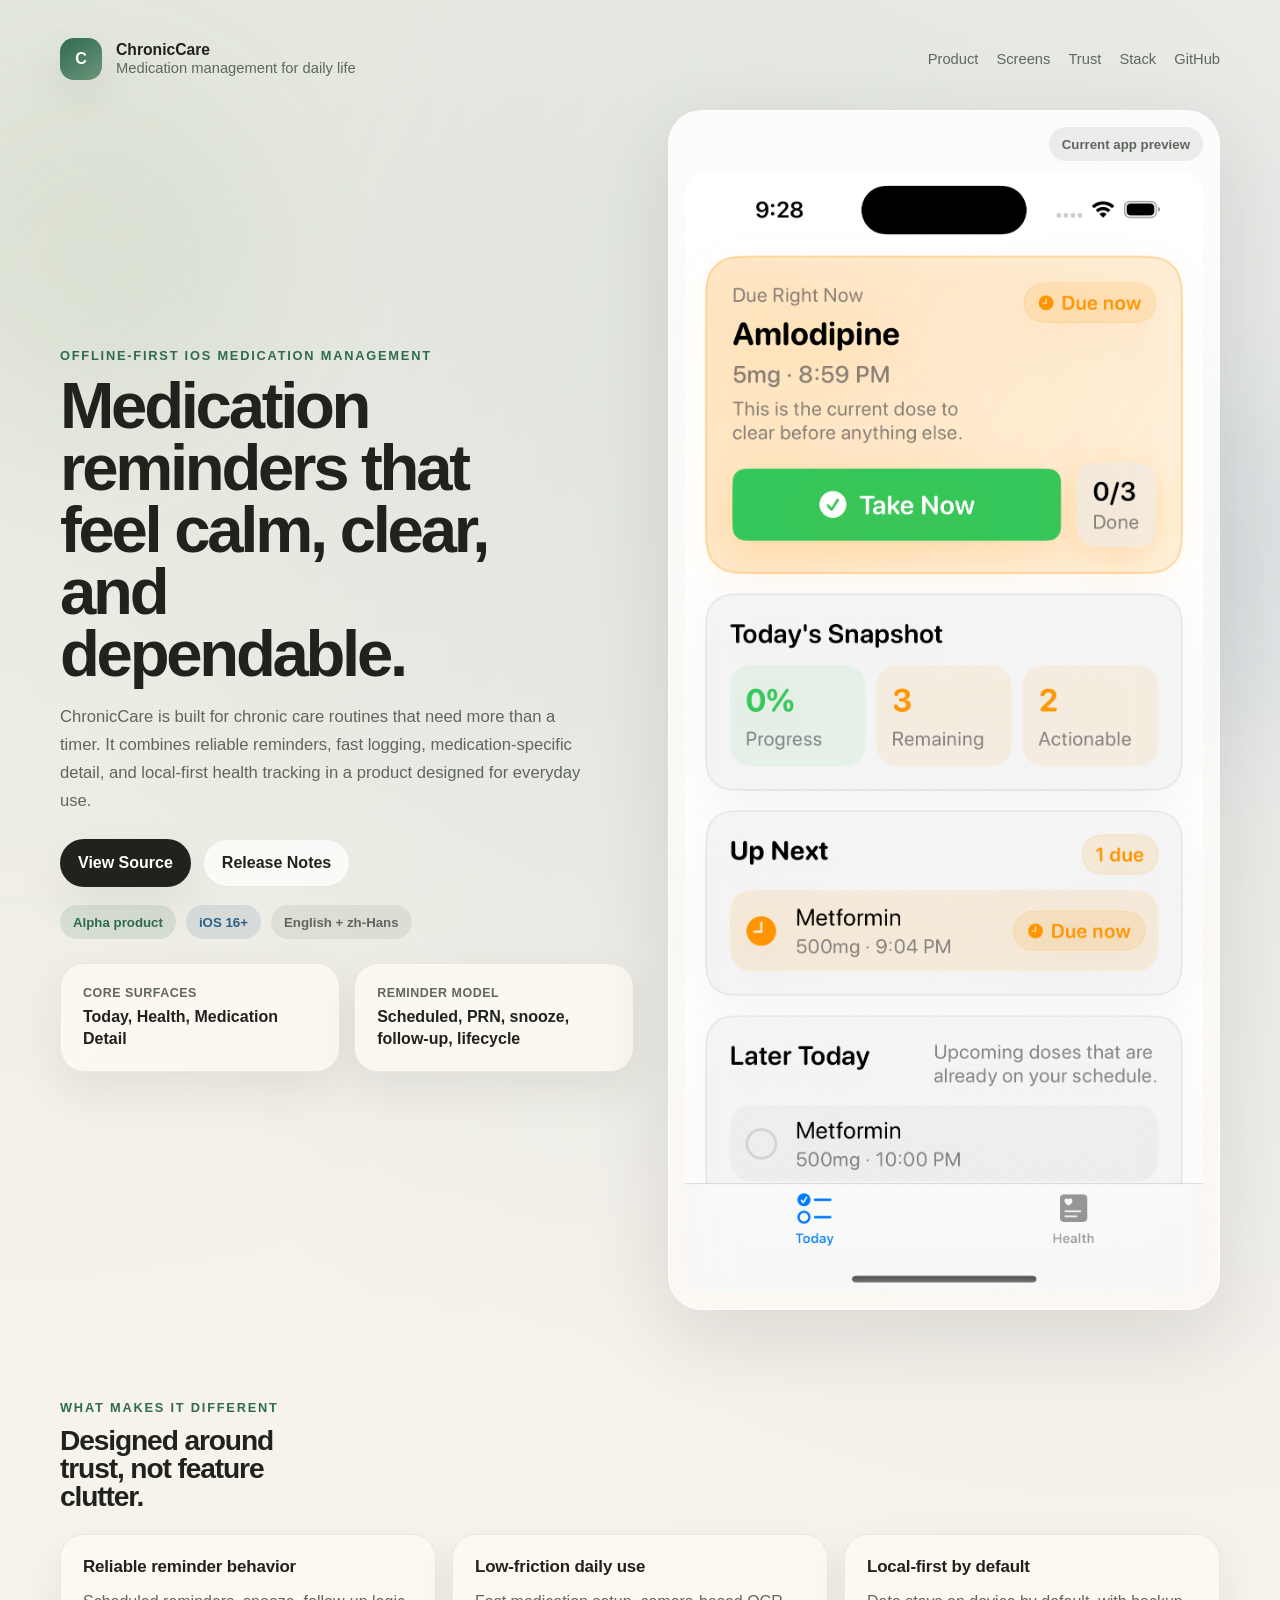
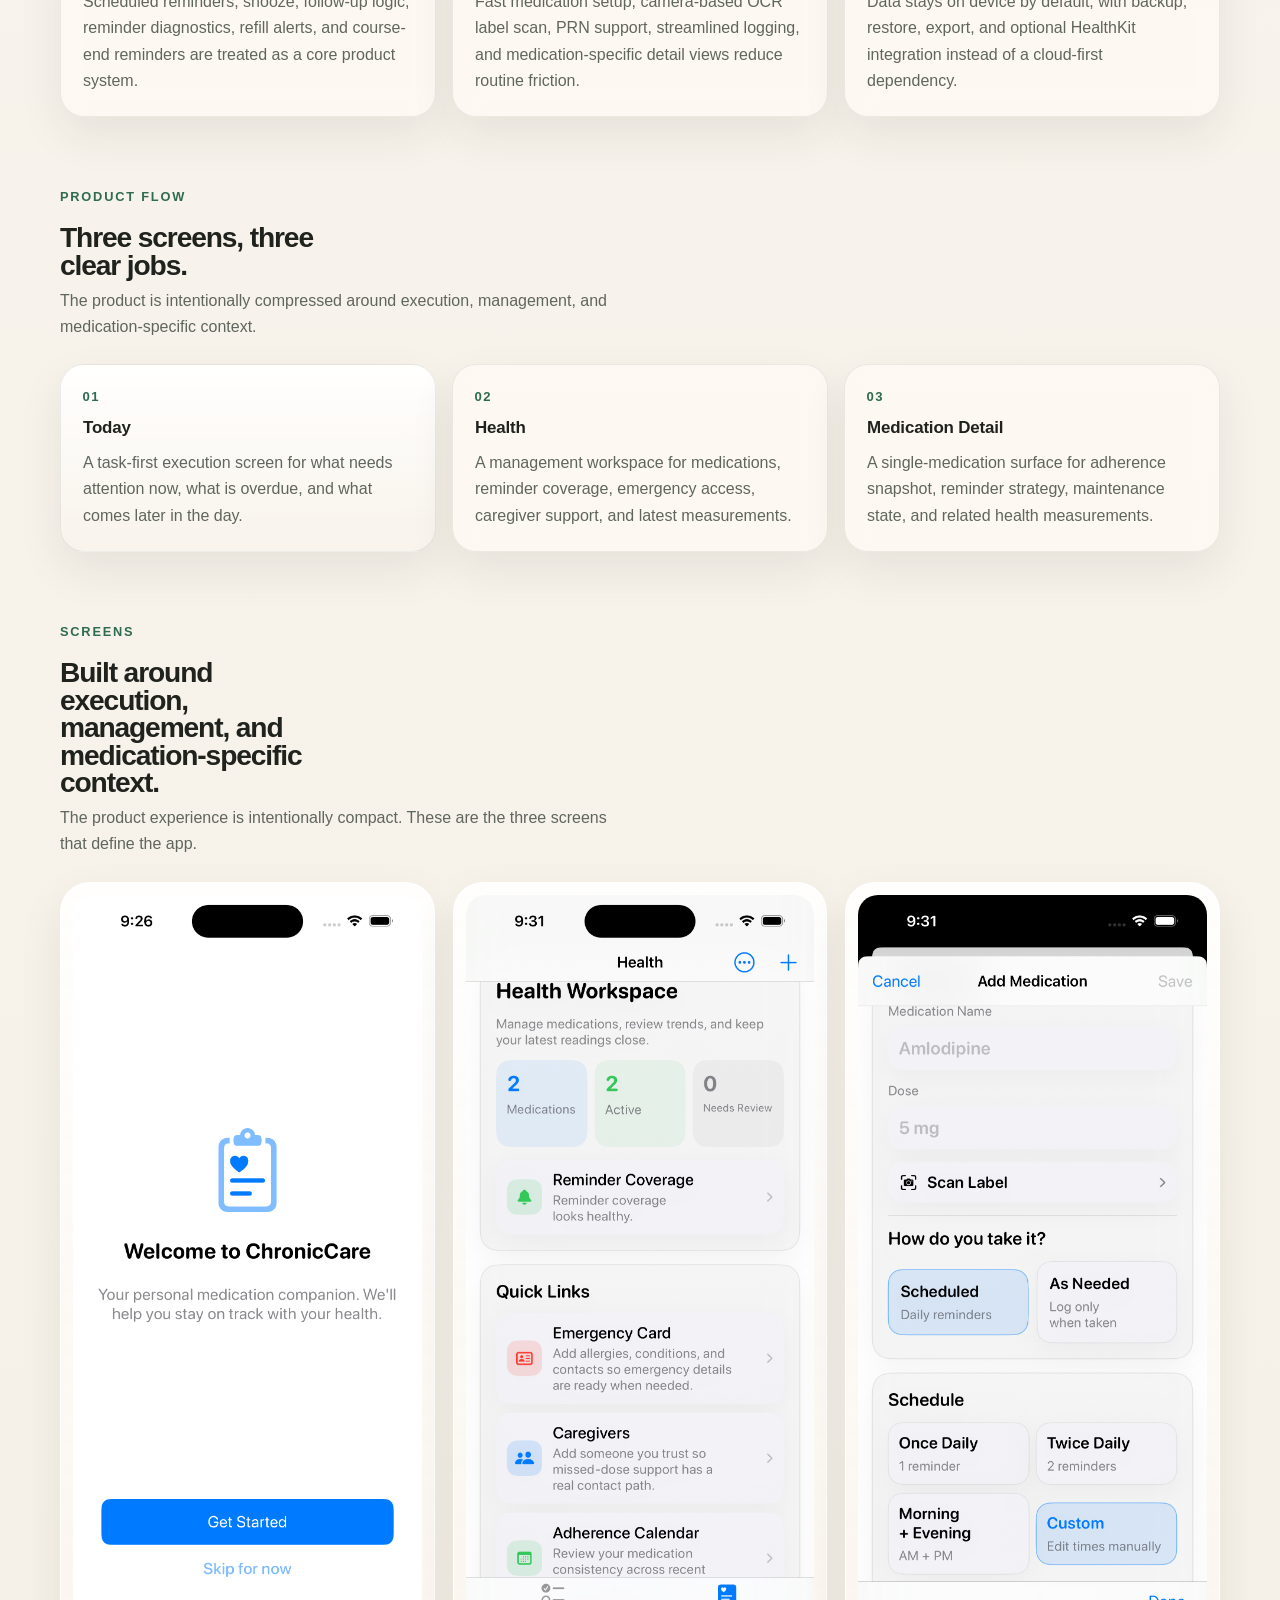
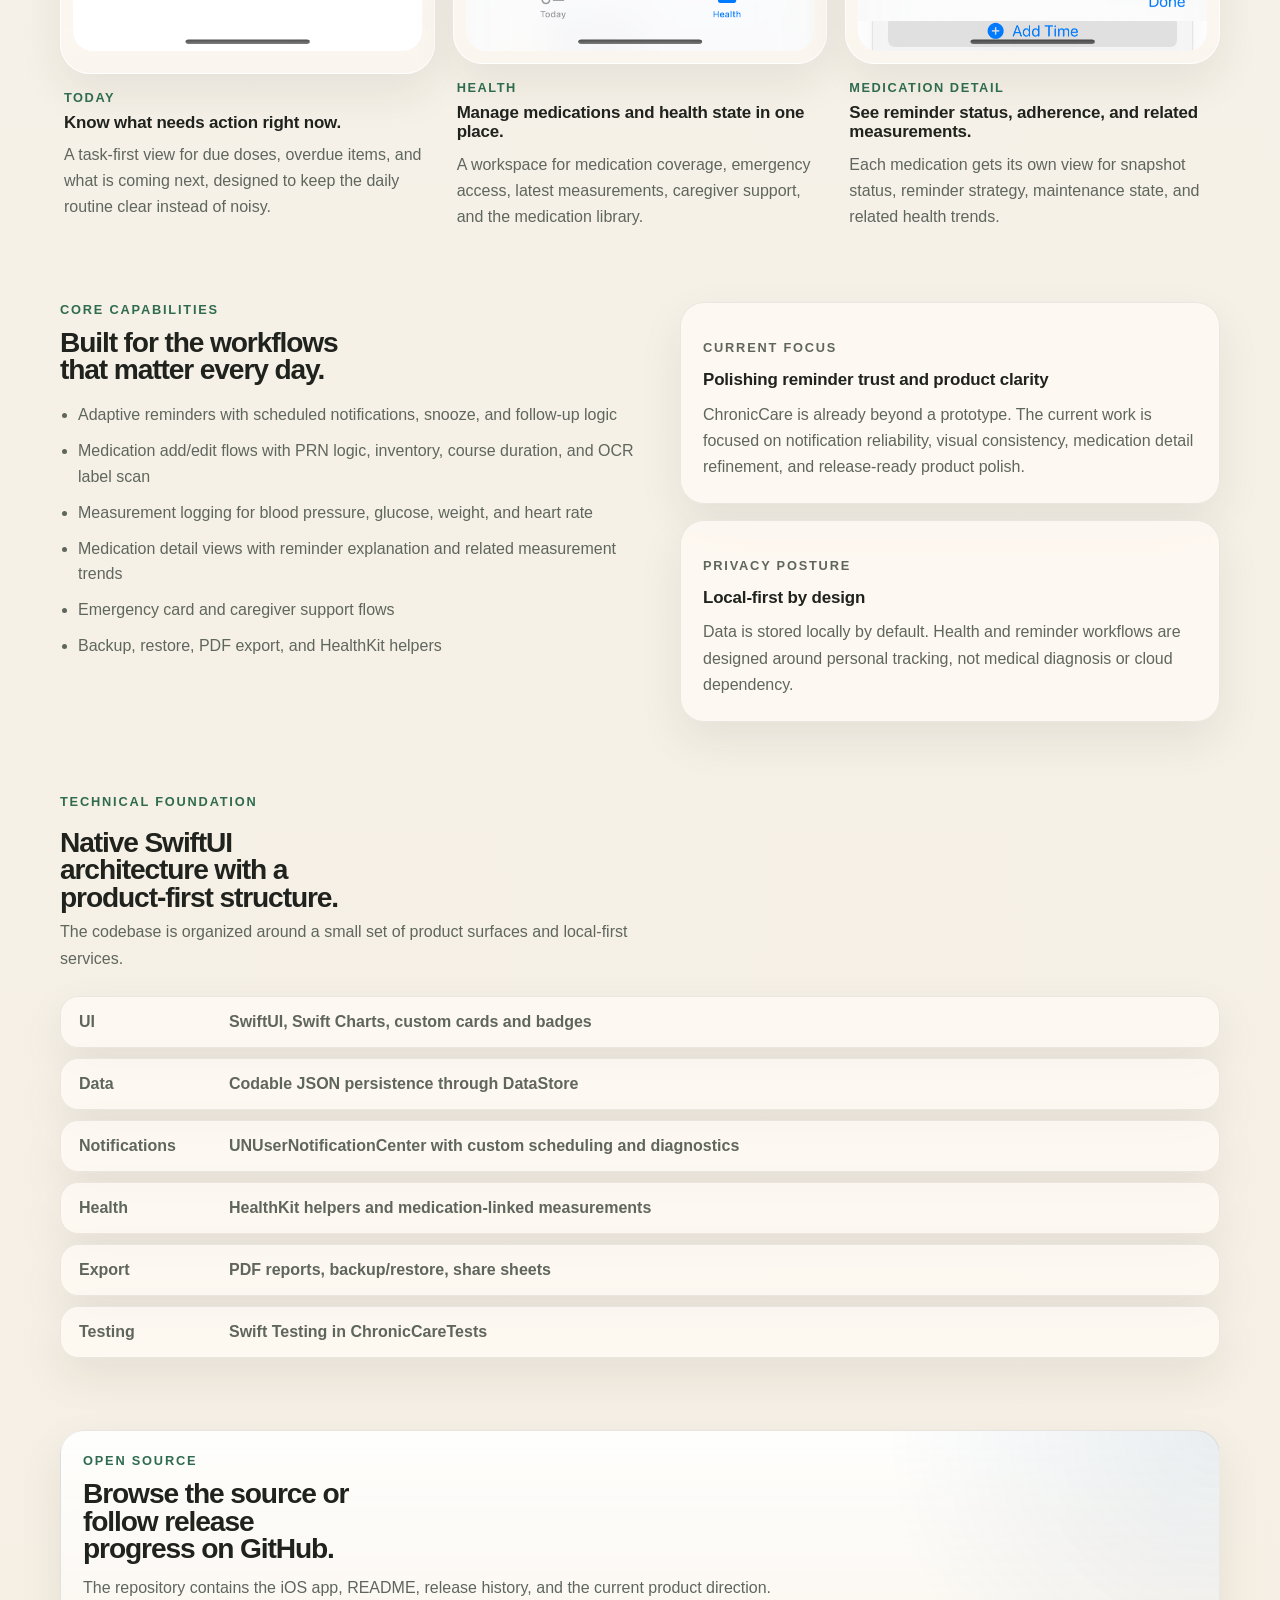
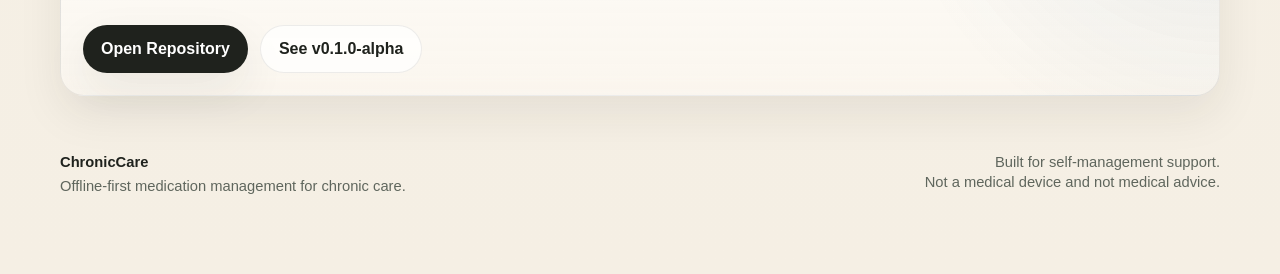
==== commit e34a249d: "Refactor code structure for improved readability and maintainability" ====
--- a/docs/index.html
+++ b/docs/index.html
@@ -27,6 +27,7 @@
 
         <div class="topbar-links">
           <a href="#product">Product</a>
+          <a href="#screens">Screens</a>
           <a href="#trust">Trust</a>
           <a href="#stack">Stack</a>
           <a href="https://github.com/Zhanbingli/Ccare-app" target="_blank" rel="noreferrer">GitHub</a>
@@ -75,7 +76,7 @@
             <div class="shot-meta">
               <span class="badge badge-soft">Current app preview</span>
             </div>
-            <img src="assets/hero.jpg" alt="ChronicCare app screenshot">
+            <img src="assets/hero.png" alt="ChronicCare app screenshot">
           </div>
         </section>
       </div>
@@ -145,6 +146,60 @@
               A single-medication surface for adherence snapshot, reminder strategy,
               maintenance state, and related health measurements.
             </p>
+          </article>
+        </div>
+      </section>
+
+      <section class="section" id="screens">
+        <div class="section-heading">
+          <p class="section-kicker">Screens</p>
+          <h2>Built around execution, management, and medication-specific context.</h2>
+          <p class="section-body">
+            The product experience is intentionally compact. These are the three screens that define the app.
+          </p>
+        </div>
+
+        <div class="screens-grid">
+          <article class="screen-card">
+            <div class="screen-frame">
+              <img src="assets/today.png" alt="ChronicCare Today screen">
+            </div>
+            <div class="screen-copy">
+              <p class="screen-label">Today</p>
+              <h3>Know what needs action right now.</h3>
+              <p>
+                A task-first view for due doses, overdue items, and what is coming next,
+                designed to keep the daily routine clear instead of noisy.
+              </p>
+            </div>
+          </article>
+
+          <article class="screen-card">
+            <div class="screen-frame">
+              <img src="assets/health.png" alt="ChronicCare Health screen">
+            </div>
+            <div class="screen-copy">
+              <p class="screen-label">Health</p>
+              <h3>Manage medications and health state in one place.</h3>
+              <p>
+                A workspace for medication coverage, emergency access, latest measurements,
+                caregiver support, and the medication library.
+              </p>
+            </div>
+          </article>
+
+          <article class="screen-card">
+            <div class="screen-frame">
+              <img src="assets/detail.png" alt="ChronicCare Medication Detail screen">
+            </div>
+            <div class="screen-copy">
+              <p class="screen-label">Medication Detail</p>
+              <h3>See reminder status, adherence, and related measurements.</h3>
+              <p>
+                Each medication gets its own view for snapshot status, reminder strategy,
+                maintenance state, and related health trends.
+              </p>
+            </div>
           </article>
         </div>
       </section>
--- a/docs/site.css
+++ b/docs/site.css
@@ -371,6 +371,49 @@
   gap: 16px;
 }
 
+.screens-grid {
+  display: grid;
+  grid-template-columns: repeat(3, minmax(0, 1fr));
+  gap: 18px;
+}
+
+.screen-card {
+  display: grid;
+  gap: 16px;
+}
+
+.screen-frame {
+  padding: 12px;
+  border-radius: 30px;
+  background: linear-gradient(180deg, rgba(255, 255, 255, 0.9), rgba(251, 246, 239, 0.8));
+  border: 1px solid rgba(255, 255, 255, 0.84);
+  box-shadow: var(--shadow-soft);
+}
+
+.screen-frame img {
+  width: 100%;
+  border-radius: 20px;
+}
+
+.screen-copy {
+  padding: 0 4px;
+}
+
+.screen-label {
+  margin-bottom: 8px;
+  color: var(--green);
+  font-size: 0.8rem;
+  font-weight: 800;
+  letter-spacing: 0.12em;
+  text-transform: uppercase;
+}
+
+.screen-copy p:last-child {
+  margin-top: 10px;
+  color: var(--muted);
+  line-height: 1.62;
+}
+
 .journey-card-strong {
   background: linear-gradient(180deg, rgba(255, 255, 255, 0.94), rgba(248, 243, 235, 0.82));
 }
@@ -465,6 +508,7 @@
   .hero-grid,
   .intro-pillars,
   .journey-grid,
+  .screens-grid,
   .split-section {
     grid-template-columns: 1fr;
   }
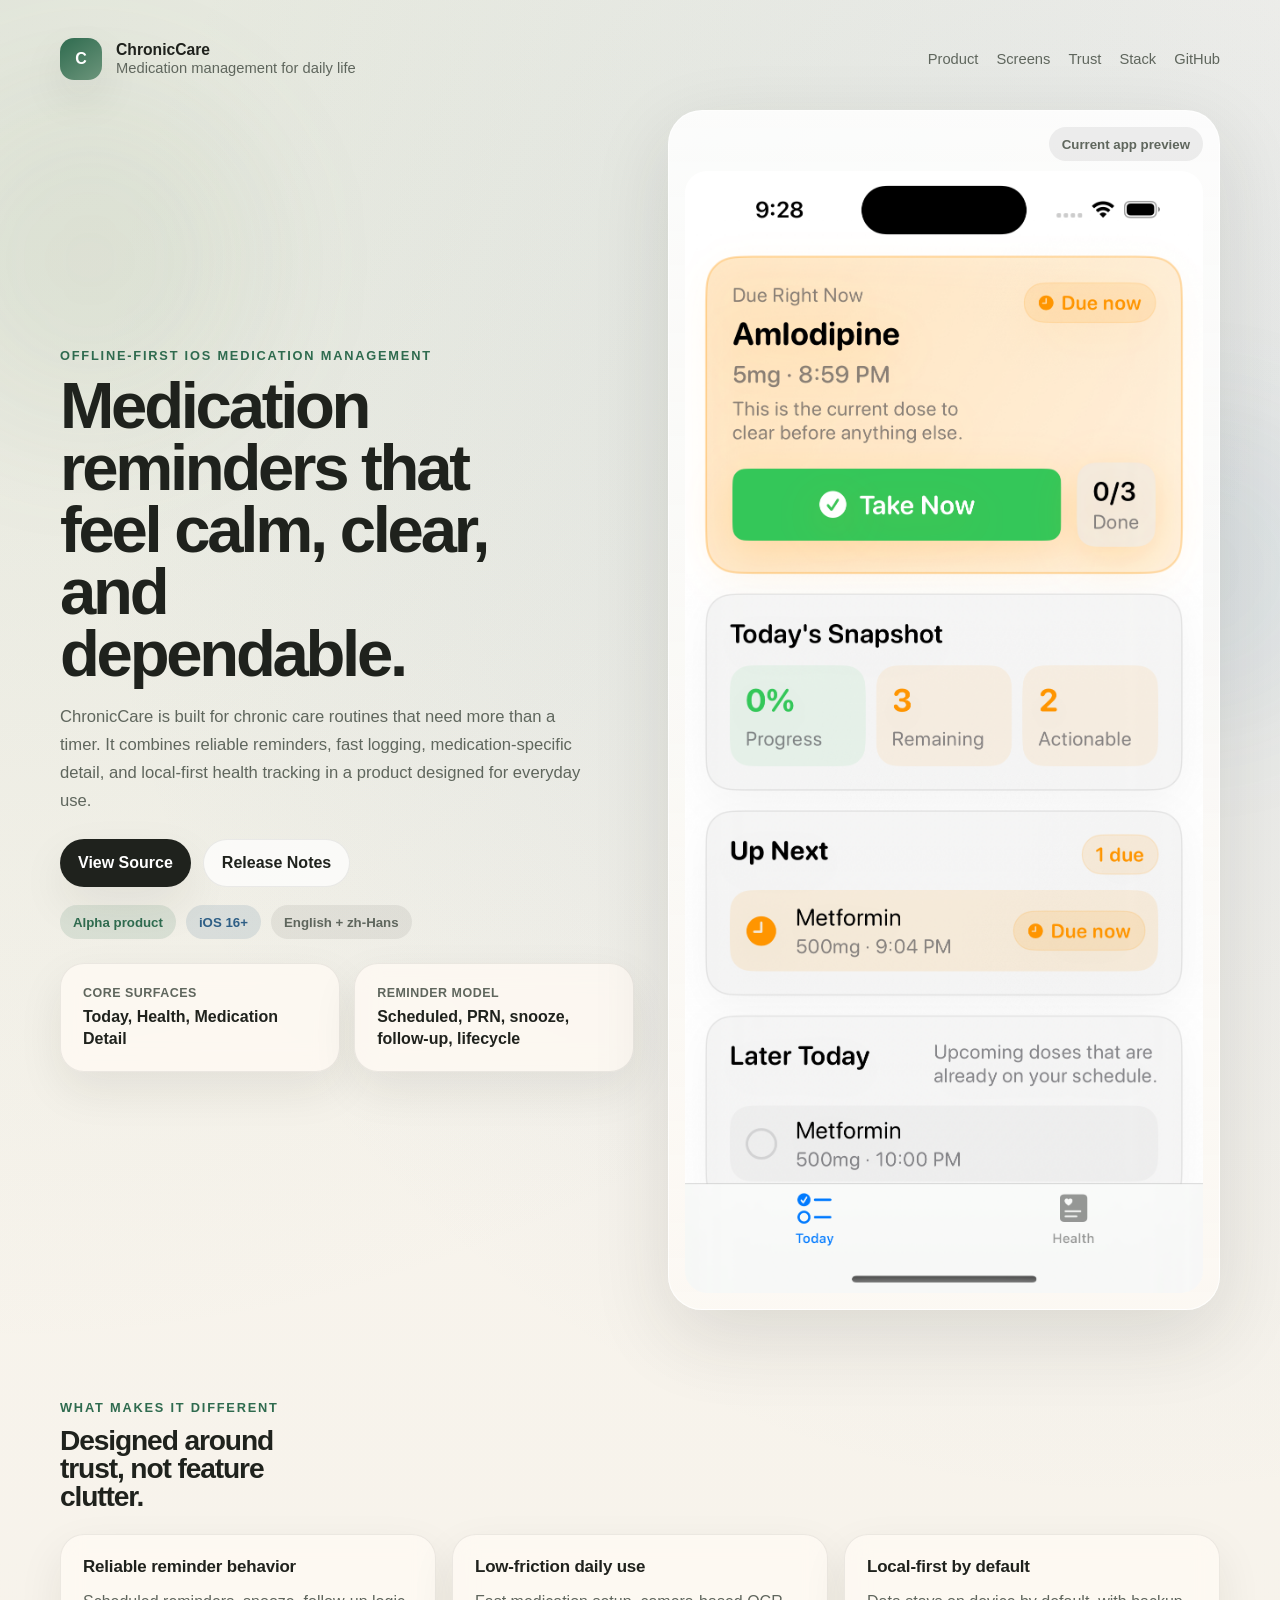
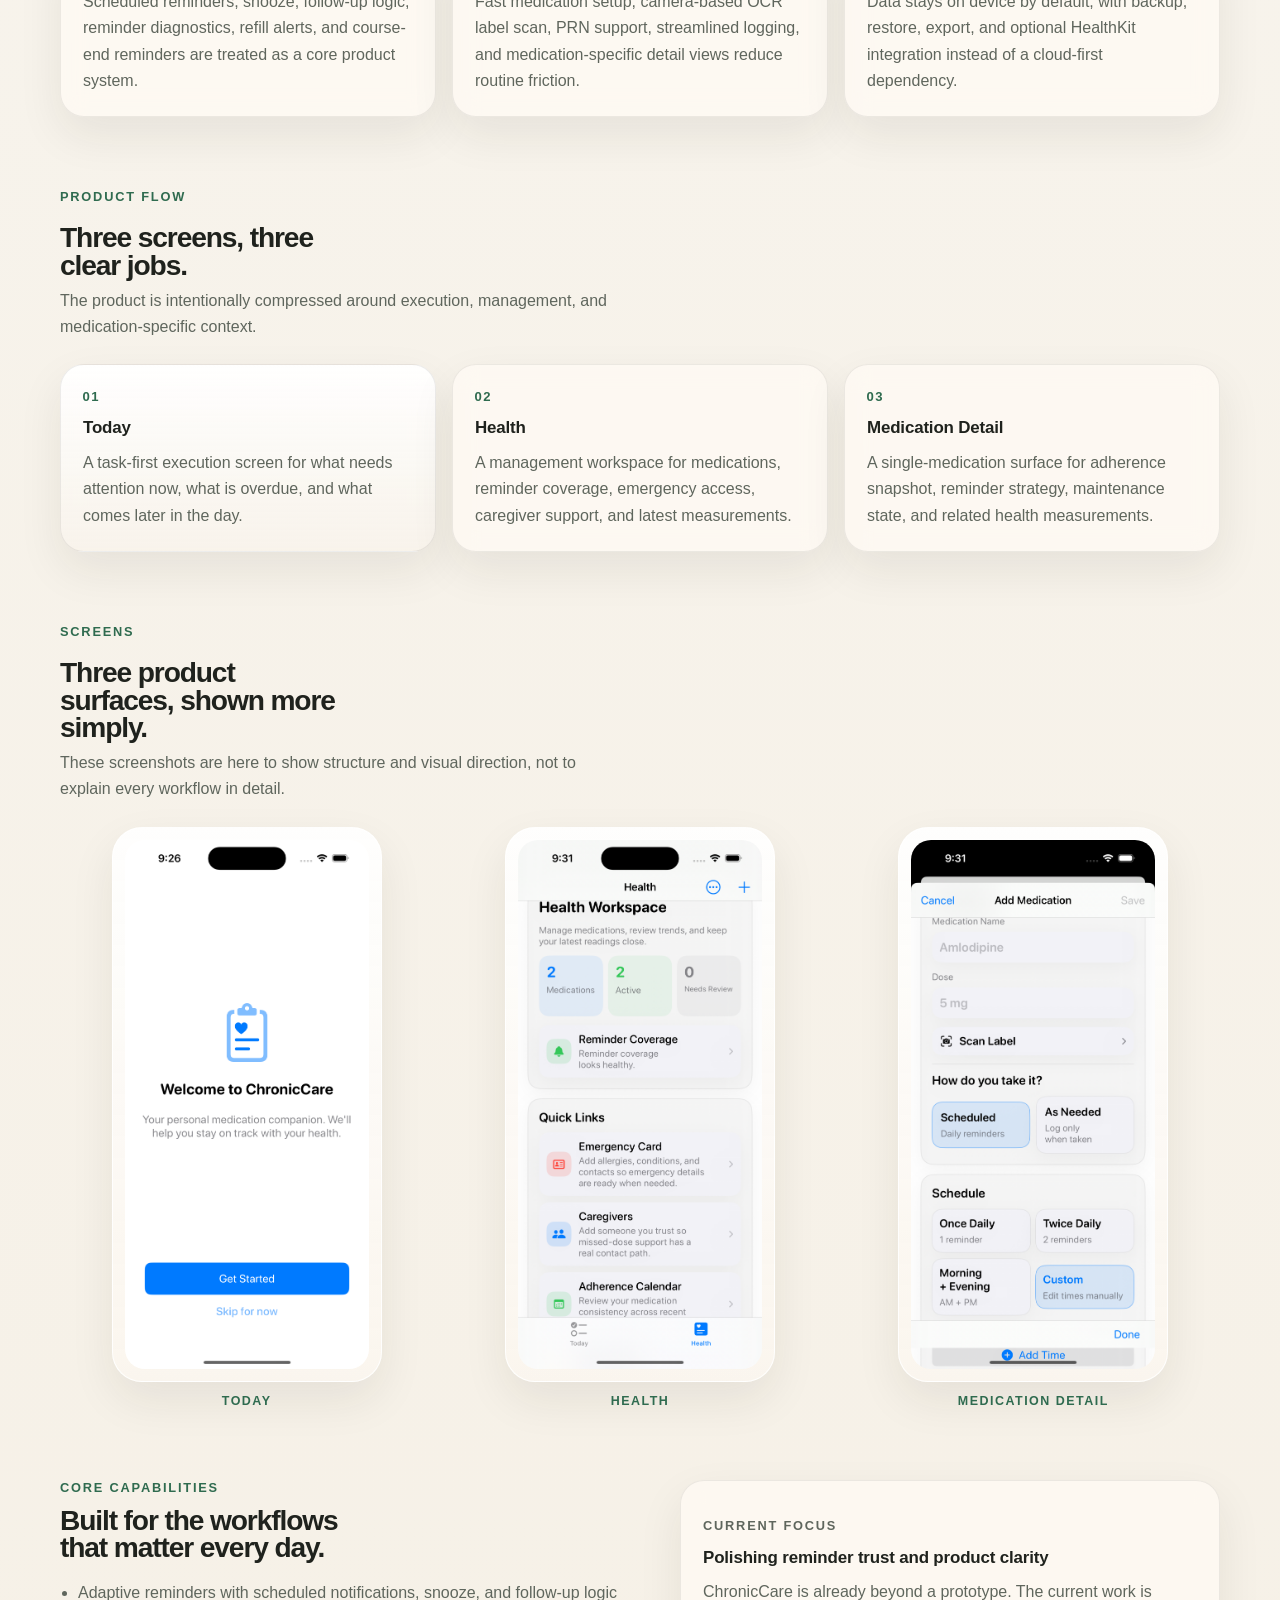
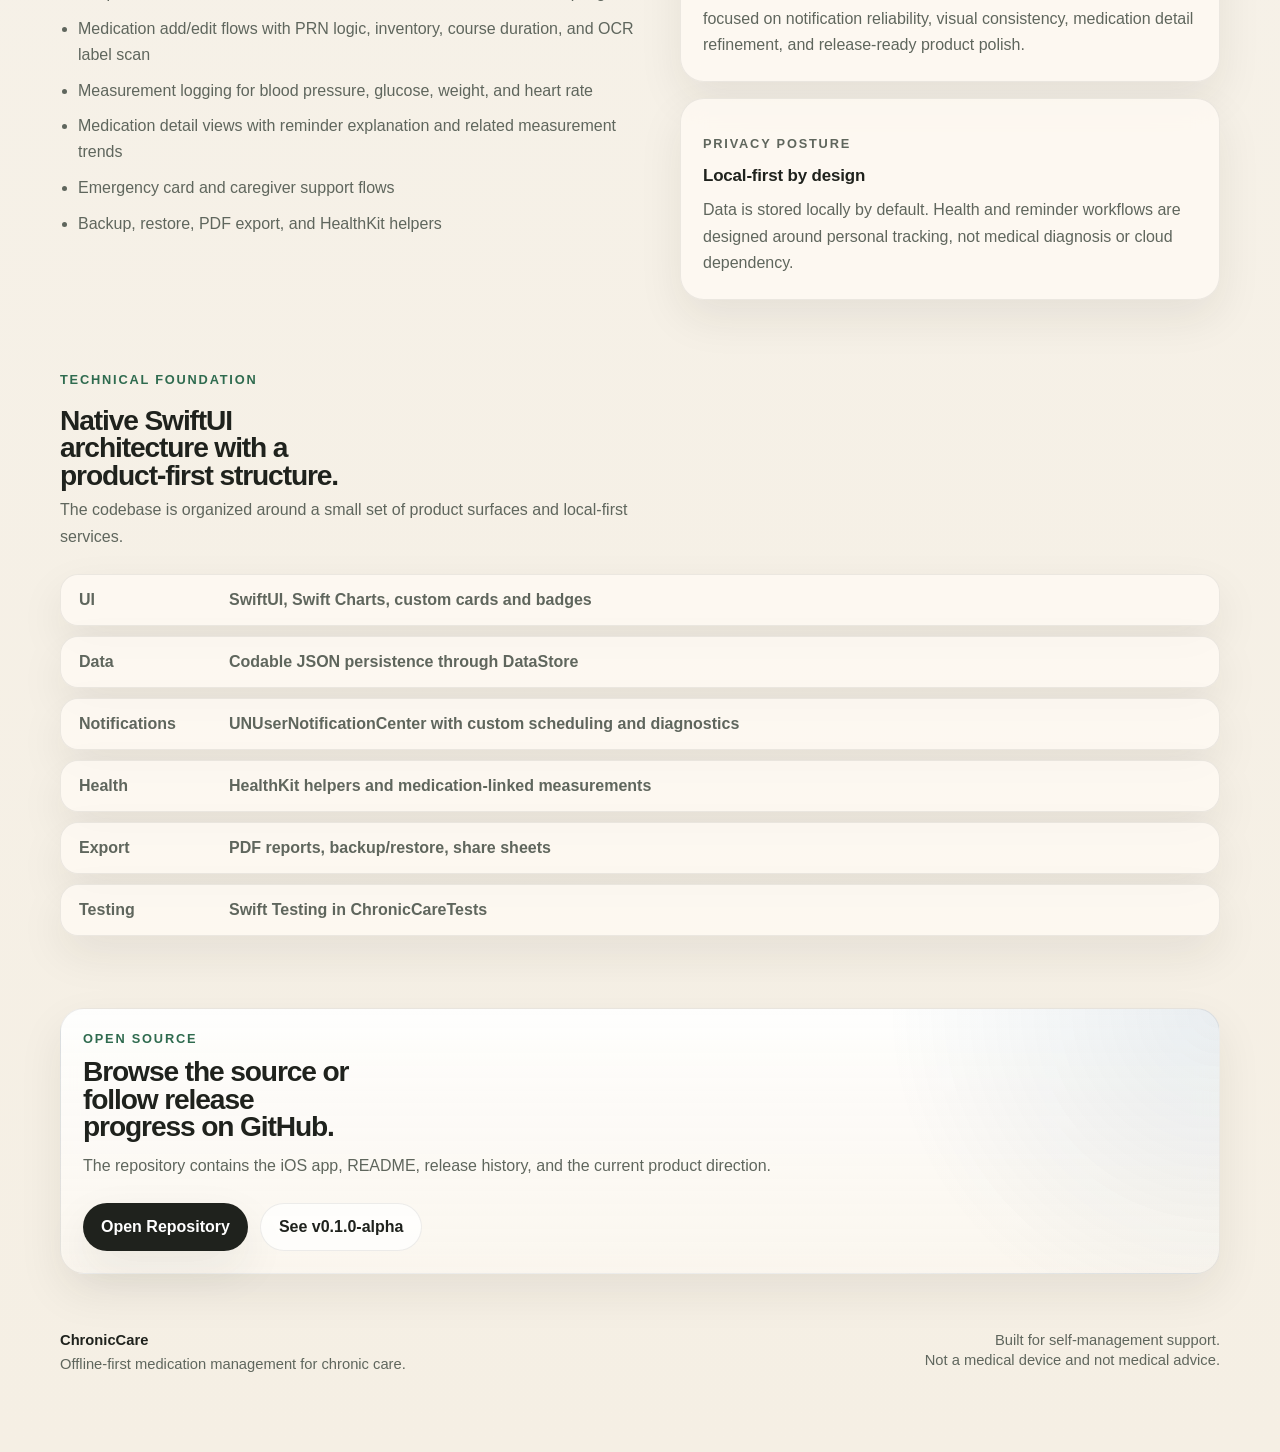
==== commit 92aec200: "refactor: Remove outdated simulator screenshots and update index.html and site.css for improved layo" ====
--- a/docs/index.html
+++ b/docs/index.html
@@ -153,9 +153,9 @@
       <section class="section" id="screens">
         <div class="section-heading">
           <p class="section-kicker">Screens</p>
-          <h2>Built around execution, management, and medication-specific context.</h2>
+          <h2>Three product surfaces, shown more simply.</h2>
           <p class="section-body">
-            The product experience is intentionally compact. These are the three screens that define the app.
+            These screenshots are here to show structure and visual direction, not to explain every workflow in detail.
           </p>
         </div>
 
@@ -166,11 +166,6 @@
             </div>
             <div class="screen-copy">
               <p class="screen-label">Today</p>
-              <h3>Know what needs action right now.</h3>
-              <p>
-                A task-first view for due doses, overdue items, and what is coming next,
-                designed to keep the daily routine clear instead of noisy.
-              </p>
             </div>
           </article>
 
@@ -180,11 +175,6 @@
             </div>
             <div class="screen-copy">
               <p class="screen-label">Health</p>
-              <h3>Manage medications and health state in one place.</h3>
-              <p>
-                A workspace for medication coverage, emergency access, latest measurements,
-                caregiver support, and the medication library.
-              </p>
             </div>
           </article>
 
@@ -194,11 +184,6 @@
             </div>
             <div class="screen-copy">
               <p class="screen-label">Medication Detail</p>
-              <h3>See reminder status, adherence, and related measurements.</h3>
-              <p>
-                Each medication gets its own view for snapshot status, reminder strategy,
-                maintenance state, and related health trends.
-              </p>
             </div>
           </article>
         </div>
--- a/docs/site.css
+++ b/docs/site.css
@@ -374,15 +374,18 @@
 .screens-grid {
   display: grid;
   grid-template-columns: repeat(3, minmax(0, 1fr));
-  gap: 18px;
+  gap: 20px;
+  align-items: start;
 }
 
 .screen-card {
   display: grid;
-  gap: 16px;
+  justify-items: center;
+  gap: 12px;
 }
 
 .screen-frame {
+  width: min(100%, 270px);
   padding: 12px;
   border-radius: 30px;
   background: linear-gradient(180deg, rgba(255, 255, 255, 0.9), rgba(251, 246, 239, 0.8));
@@ -397,21 +400,15 @@
 
 .screen-copy {
   padding: 0 4px;
+  text-align: center;
 }
 
 .screen-label {
-  margin-bottom: 8px;
   color: var(--green);
-  font-size: 0.8rem;
+  font-size: 0.78rem;
   font-weight: 800;
   letter-spacing: 0.12em;
   text-transform: uppercase;
-}
-
-.screen-copy p:last-child {
-  margin-top: 10px;
-  color: var(--muted);
-  line-height: 1.62;
 }
 
 .journey-card-strong {
@@ -508,13 +505,18 @@
   .hero-grid,
   .intro-pillars,
   .journey-grid,
-  .screens-grid,
   .split-section {
     grid-template-columns: 1fr;
   }
 
   .hero-metrics {
     grid-template-columns: 1fr;
+  }
+
+  .screens-grid {
+    grid-template-columns: repeat(3, minmax(0, 1fr));
+    overflow-x: auto;
+    padding-bottom: 8px;
   }
 
   h1,
@@ -543,6 +545,11 @@
     width: 100%;
   }
 
+  .screens-grid {
+    grid-template-columns: 1fr;
+    overflow: visible;
+  }
+
   .stack-row {
     grid-template-columns: 1fr;
     gap: 6px;
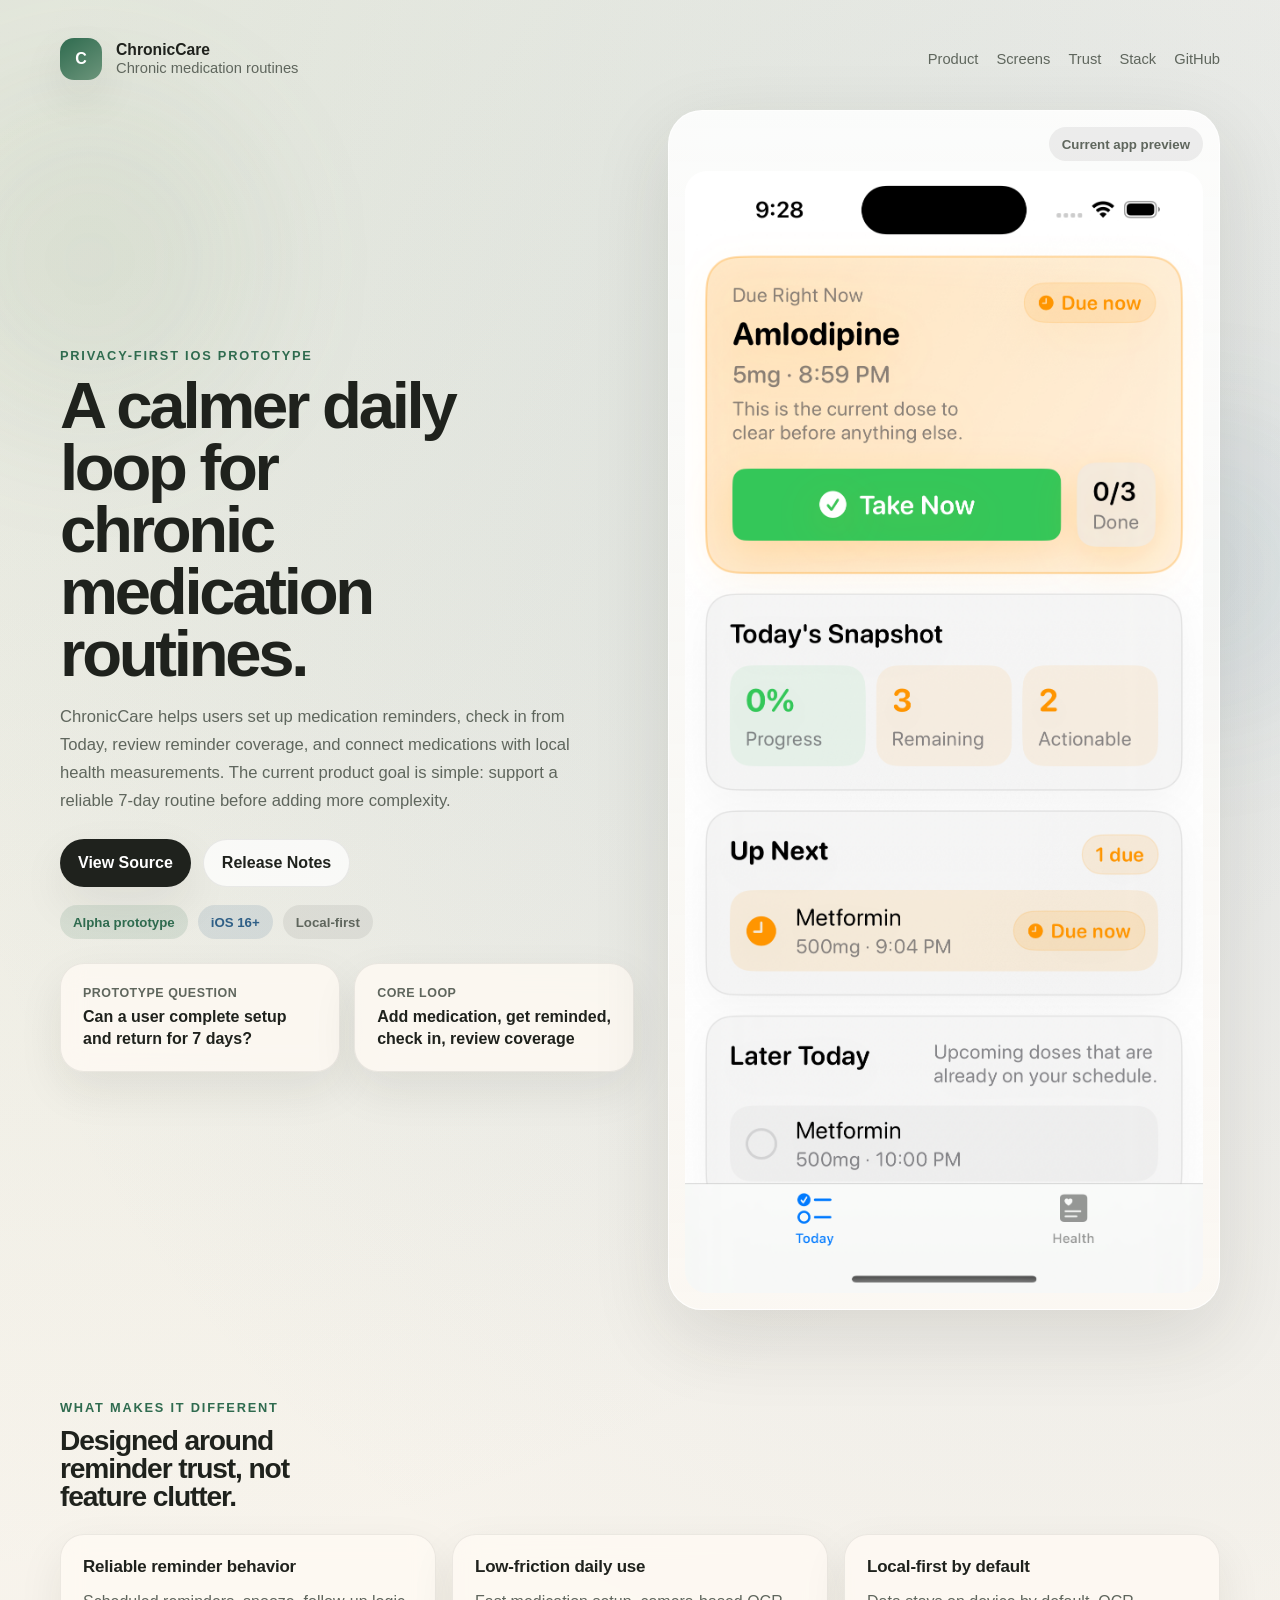
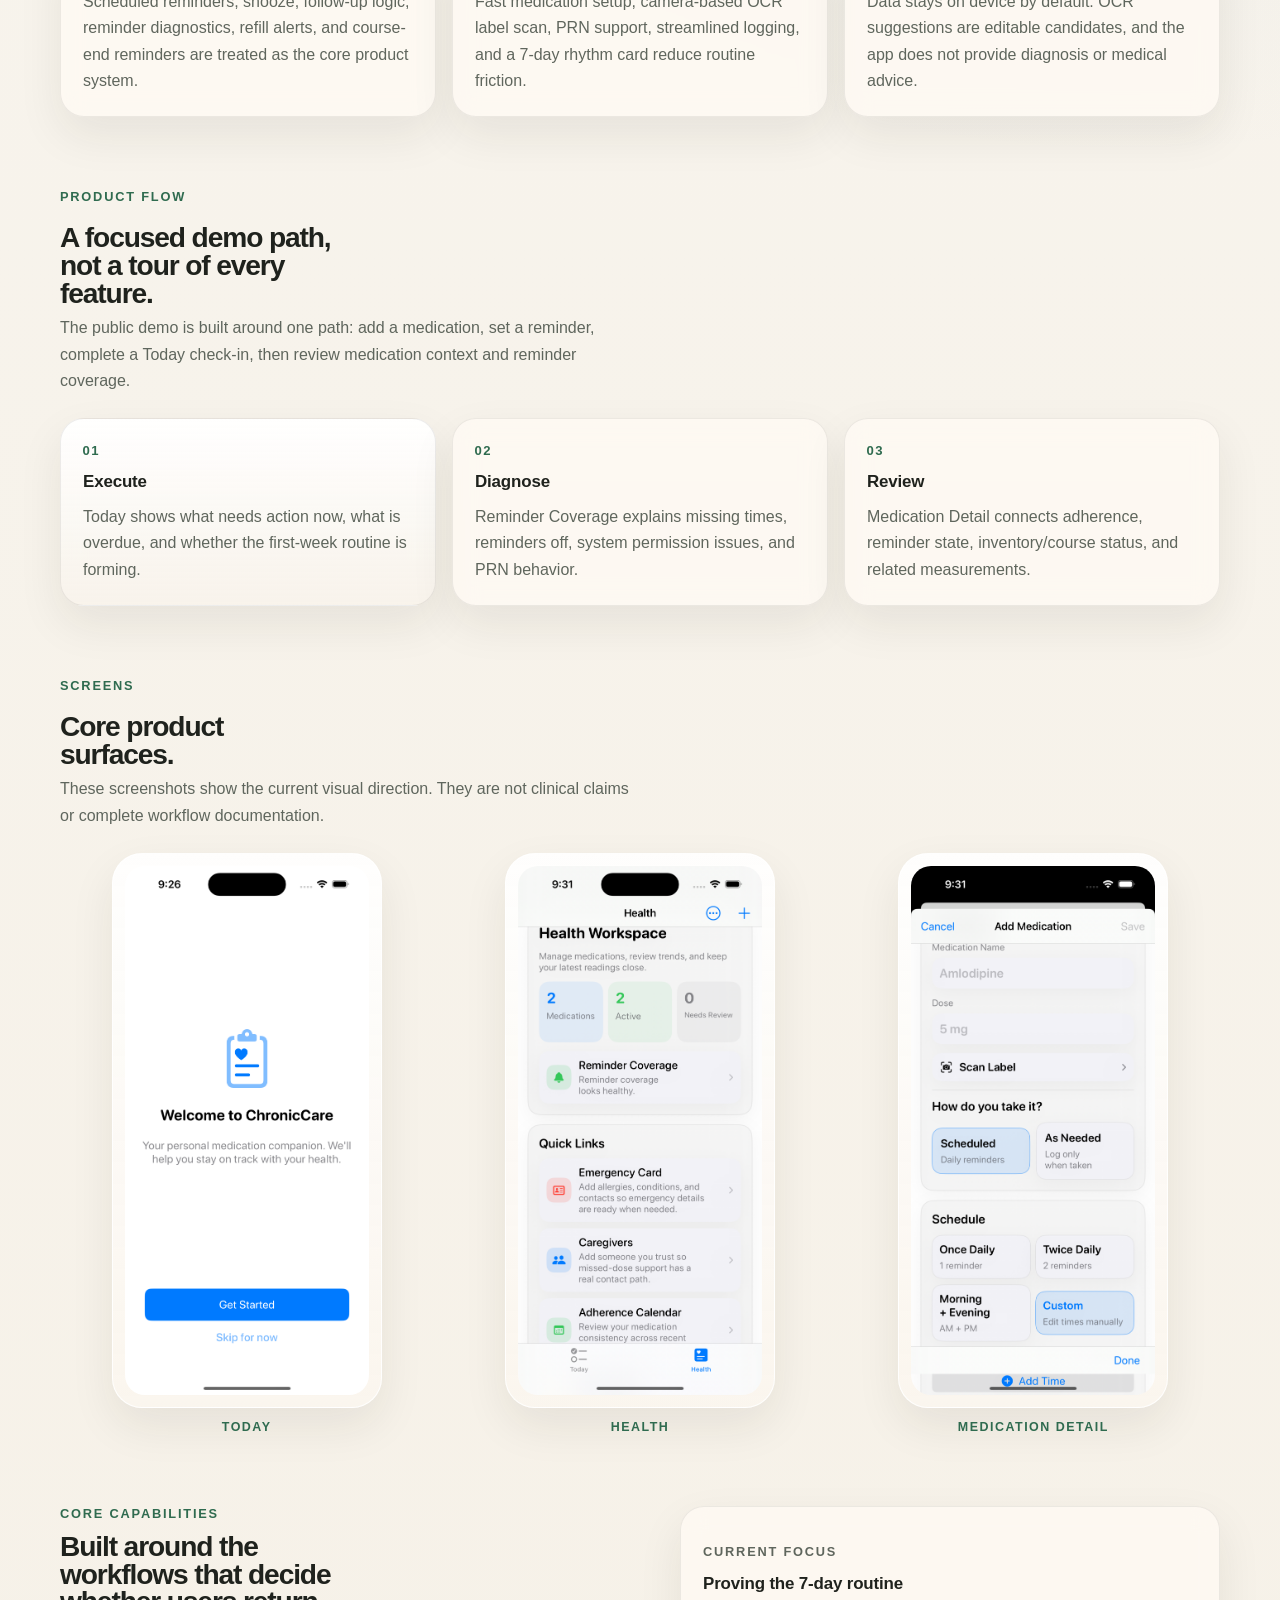
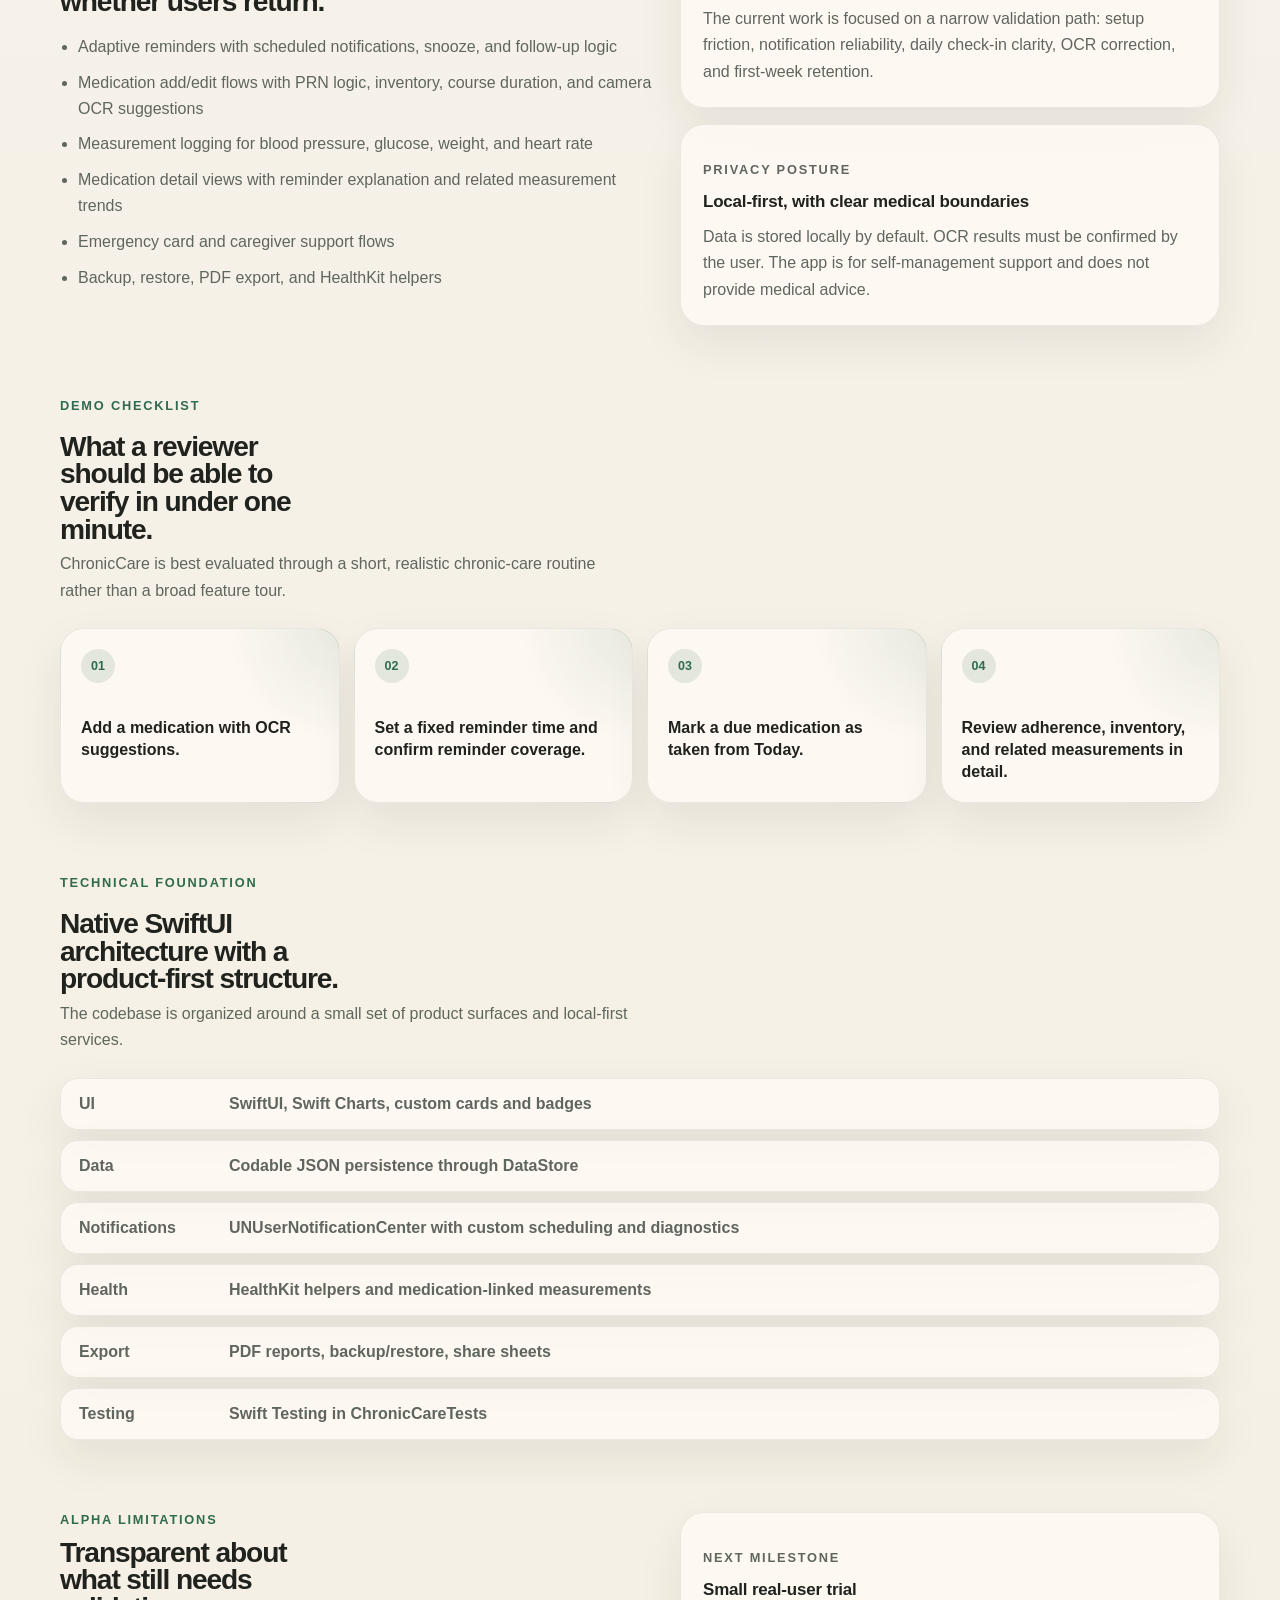
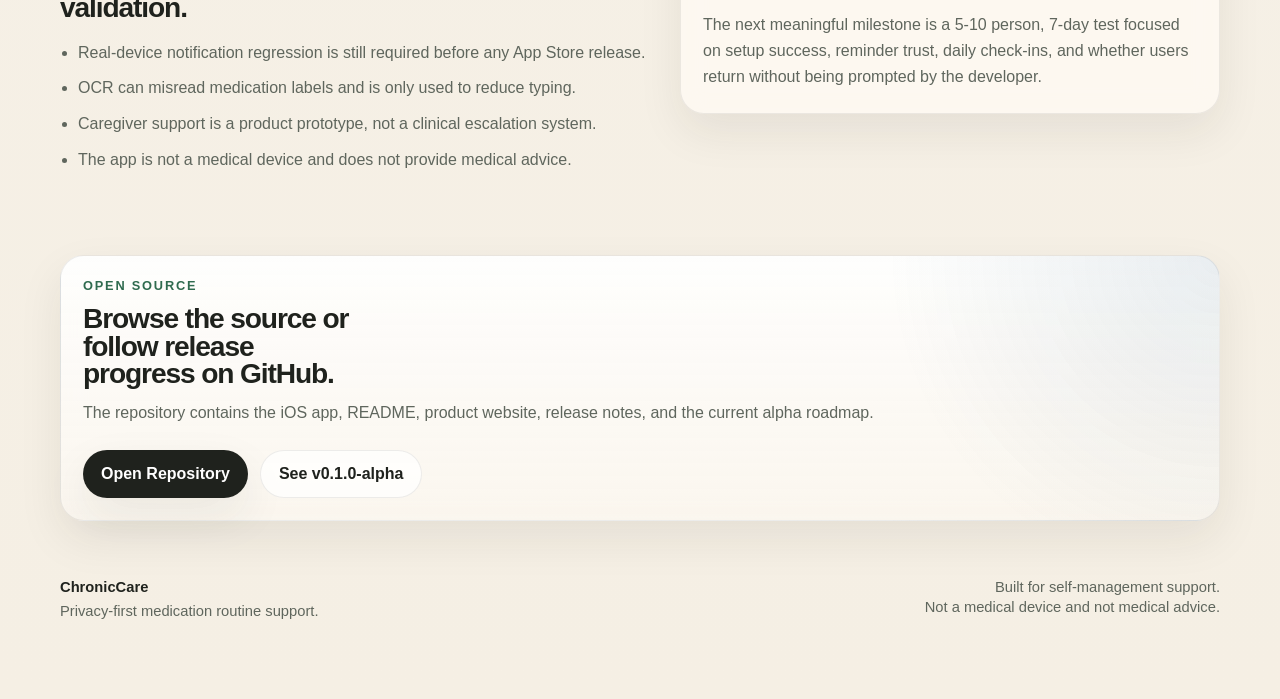
==== commit f64df8d5: "Add localization updates, enhance test coverage, and refine README documentation - Added Chinese tra" ====
--- a/docs/index.html
+++ b/docs/index.html
@@ -6,7 +6,7 @@
   <title>ChronicCare</title>
   <meta
     name="description"
-    content="ChronicCare is an offline-first iOS app for calm, reliable medication reminders, health logging, and medication-specific detail."
+    content="ChronicCare is a privacy-first iOS prototype for chronic medication routines, reminder reliability, and local health tracking."
   >
   <link rel="stylesheet" href="site.css">
 </head>
@@ -21,7 +21,7 @@
           <span class="brand-mark">C</span>
           <span class="brand-copy">
             <strong>ChronicCare</strong>
-            <span>Medication management for daily life</span>
+            <span>Chronic medication routines</span>
           </span>
         </a>
 
@@ -36,12 +36,12 @@
 
       <div class="hero-grid" id="top">
         <section class="hero-copy">
-          <p class="eyebrow">Offline-first iOS medication management</p>
-          <h1>Medication reminders that feel calm, clear, and dependable.</h1>
+          <p class="eyebrow">Privacy-first iOS prototype</p>
+          <h1>A calmer daily loop for chronic medication routines.</h1>
           <p class="hero-text">
-            ChronicCare is built for chronic care routines that need more than a timer.
-            It combines reliable reminders, fast logging, medication-specific detail,
-            and local-first health tracking in a product designed for everyday use.
+            ChronicCare helps users set up medication reminders, check in from Today,
+            review reminder coverage, and connect medications with local health measurements.
+            The current product goal is simple: support a reliable 7-day routine before adding more complexity.
           </p>
 
           <div class="hero-actions">
@@ -54,19 +54,19 @@
           </div>
 
           <div class="status-row">
-            <span class="badge badge-green">Alpha product</span>
+            <span class="badge badge-green">Alpha prototype</span>
             <span class="badge badge-blue">iOS 16+</span>
-            <span class="badge badge-neutral">English + zh-Hans</span>
+            <span class="badge badge-neutral">Local-first</span>
           </div>
 
           <div class="hero-metrics">
             <article class="metric-card">
-              <span class="metric-label">Core surfaces</span>
-              <strong>Today, Health, Medication Detail</strong>
+              <span class="metric-label">Prototype question</span>
+              <strong>Can a user complete setup and return for 7 days?</strong>
             </article>
             <article class="metric-card">
-              <span class="metric-label">Reminder model</span>
-              <strong>Scheduled, PRN, snooze, follow-up, lifecycle</strong>
+              <span class="metric-label">Core loop</span>
+              <strong>Add medication, get reminded, check in, review coverage</strong>
             </article>
           </div>
         </section>
@@ -86,28 +86,28 @@
       <section class="section intro-band" id="product">
         <div class="intro-band-copy">
           <p class="section-kicker">What makes it different</p>
-          <h2>Designed around trust, not feature clutter.</h2>
+          <h2>Designed around reminder trust, not feature clutter.</h2>
         </div>
         <div class="intro-pillars">
           <article class="pillar-card">
             <h3>Reliable reminder behavior</h3>
             <p>
               Scheduled reminders, snooze, follow-up logic, reminder diagnostics,
-              refill alerts, and course-end reminders are treated as a core product system.
+              refill alerts, and course-end reminders are treated as the core product system.
             </p>
           </article>
           <article class="pillar-card">
             <h3>Low-friction daily use</h3>
             <p>
               Fast medication setup, camera-based OCR label scan, PRN support,
-              streamlined logging, and medication-specific detail views reduce routine friction.
+              streamlined logging, and a 7-day rhythm card reduce routine friction.
             </p>
           </article>
           <article class="pillar-card">
             <h3>Local-first by default</h3>
             <p>
-              Data stays on device by default, with backup, restore, export,
-              and optional HealthKit integration instead of a cloud-first dependency.
+              Data stays on device by default. OCR suggestions are editable candidates,
+              and the app does not provide diagnosis or medical advice.
             </p>
           </article>
         </div>
@@ -116,35 +116,33 @@
       <section class="section">
         <div class="section-heading">
           <p class="section-kicker">Product flow</p>
-          <h2>Three screens, three clear jobs.</h2>
+          <h2>A focused demo path, not a tour of every feature.</h2>
           <p class="section-body">
-            The product is intentionally compressed around execution, management, and medication-specific context.
+            The public demo is built around one path: add a medication, set a reminder,
+            complete a Today check-in, then review medication context and reminder coverage.
           </p>
         </div>
 
         <div class="journey-grid">
           <article class="journey-card journey-card-strong">
             <span class="card-index">01</span>
-            <h3>Today</h3>
-            <p>
-              A task-first execution screen for what needs attention now, what is overdue,
-              and what comes later in the day.
+            <h3>Execute</h3>
+            <p>
+              Today shows what needs action now, what is overdue, and whether the first-week routine is forming.
             </p>
           </article>
           <article class="journey-card">
             <span class="card-index">02</span>
-            <h3>Health</h3>
-            <p>
-              A management workspace for medications, reminder coverage, emergency access,
-              caregiver support, and latest measurements.
+            <h3>Diagnose</h3>
+            <p>
+              Reminder Coverage explains missing times, reminders off, system permission issues, and PRN behavior.
             </p>
           </article>
           <article class="journey-card">
             <span class="card-index">03</span>
-            <h3>Medication Detail</h3>
-            <p>
-              A single-medication surface for adherence snapshot, reminder strategy,
-              maintenance state, and related health measurements.
+            <h3>Review</h3>
+            <p>
+              Medication Detail connects adherence, reminder state, inventory/course status, and related measurements.
             </p>
           </article>
         </div>
@@ -153,9 +151,9 @@
       <section class="section" id="screens">
         <div class="section-heading">
           <p class="section-kicker">Screens</p>
-          <h2>Three product surfaces, shown more simply.</h2>
+          <h2>Core product surfaces.</h2>
           <p class="section-body">
-            These screenshots are here to show structure and visual direction, not to explain every workflow in detail.
+            These screenshots show the current visual direction. They are not clinical claims or complete workflow documentation.
           </p>
         </div>
 
@@ -192,10 +190,10 @@
       <section class="section split-section" id="trust">
         <div class="split-copy">
           <p class="section-kicker">Core capabilities</p>
-          <h2>Built for the workflows that matter every day.</h2>
+          <h2>Built around the workflows that decide whether users return.</h2>
           <ul class="feature-list">
             <li>Adaptive reminders with scheduled notifications, snooze, and follow-up logic</li>
-            <li>Medication add/edit flows with PRN logic, inventory, course duration, and OCR label scan</li>
+            <li>Medication add/edit flows with PRN logic, inventory, course duration, and camera OCR suggestions</li>
             <li>Measurement logging for blood pressure, glucose, weight, and heart rate</li>
             <li>Medication detail views with reminder explanation and related measurement trends</li>
             <li>Emergency card and caregiver support flows</li>
@@ -206,22 +204,38 @@
         <div class="trust-panel">
           <article class="panel trust-card">
             <p class="panel-kicker">Current focus</p>
-            <h3>Polishing reminder trust and product clarity</h3>
-            <p>
-              ChronicCare is already beyond a prototype. The current work is focused on
-              notification reliability, visual consistency, medication detail refinement,
-              and release-ready product polish.
+            <h3>Proving the 7-day routine</h3>
+            <p>
+              The current work is focused on a narrow validation path: setup friction,
+              notification reliability, daily check-in clarity, OCR correction, and first-week retention.
             </p>
           </article>
 
           <article class="panel trust-card">
             <p class="panel-kicker">Privacy posture</p>
-            <h3>Local-first by design</h3>
-            <p>
-              Data is stored locally by default. Health and reminder workflows are designed
-              around personal tracking, not medical diagnosis or cloud dependency.
-            </p>
-          </article>
+            <h3>Local-first, with clear medical boundaries</h3>
+            <p>
+              Data is stored locally by default. OCR results must be confirmed by the user.
+              The app is for self-management support and does not provide medical advice.
+            </p>
+          </article>
+        </div>
+      </section>
+
+      <section class="section">
+        <div class="section-heading">
+          <p class="section-kicker">Demo checklist</p>
+          <h2>What a reviewer should be able to verify in under one minute.</h2>
+          <p class="section-body">
+            ChronicCare is best evaluated through a short, realistic chronic-care routine rather than a broad feature tour.
+          </p>
+        </div>
+
+        <div class="checklist-grid">
+          <article class="check-card"><span>01</span><strong>Add a medication with OCR suggestions.</strong></article>
+          <article class="check-card"><span>02</span><strong>Set a fixed reminder time and confirm reminder coverage.</strong></article>
+          <article class="check-card"><span>03</span><strong>Mark a due medication as taken from Today.</strong></article>
+          <article class="check-card"><span>04</span><strong>Review adherence, inventory, and related measurements in detail.</strong></article>
         </div>
       </section>
 
@@ -244,13 +258,34 @@
         </div>
       </section>
 
+      <section class="section split-section">
+        <div class="split-copy">
+          <p class="section-kicker">Alpha limitations</p>
+          <h2>Transparent about what still needs validation.</h2>
+          <ul class="feature-list">
+            <li>Real-device notification regression is still required before any App Store release.</li>
+            <li>OCR can misread medication labels and is only used to reduce typing.</li>
+            <li>Caregiver support is a product prototype, not a clinical escalation system.</li>
+            <li>The app is not a medical device and does not provide medical advice.</li>
+          </ul>
+        </div>
+        <article class="panel trust-card">
+          <p class="panel-kicker">Next milestone</p>
+          <h3>Small real-user trial</h3>
+          <p>
+            The next meaningful milestone is a 5-10 person, 7-day test focused on setup success,
+            reminder trust, daily check-ins, and whether users return without being prompted by the developer.
+          </p>
+        </article>
+      </section>
+
       <section class="section">
         <div class="cta-shell">
           <article class="cta-card">
             <p class="section-kicker">Open source</p>
             <h2>Browse the source or follow release progress on GitHub.</h2>
             <p class="cta-text">
-              The repository contains the iOS app, README, release history, and the current product direction.
+              The repository contains the iOS app, README, product website, release notes, and the current alpha roadmap.
             </p>
             <div class="hero-actions">
               <a class="button button-primary" href="https://github.com/Zhanbingli/Ccare-app" target="_blank" rel="noreferrer">
@@ -268,7 +303,7 @@
     <footer class="footer">
       <div>
         <strong>ChronicCare</strong>
-        <p>Offline-first medication management for chronic care.</p>
+        <p>Privacy-first medication routine support.</p>
       </div>
       <div class="footer-copy">
         <p>Built for self-management support.</p>
--- a/docs/site.css
+++ b/docs/site.css
@@ -371,6 +371,44 @@
   gap: 16px;
 }
 
+.checklist-grid {
+  display: grid;
+  grid-template-columns: repeat(4, minmax(0, 1fr));
+  gap: 14px;
+}
+
+.check-card {
+  min-height: 150px;
+  padding: 20px;
+  border-radius: var(--radius-lg);
+  background:
+    radial-gradient(circle at top right, rgba(47, 107, 79, 0.1), transparent 34%),
+    var(--panel);
+  border: 1px solid var(--line);
+  box-shadow: var(--shadow-soft);
+}
+
+.check-card span {
+  display: inline-flex;
+  align-items: center;
+  justify-content: center;
+  width: 34px;
+  height: 34px;
+  margin-bottom: 34px;
+  border-radius: 999px;
+  color: var(--green);
+  background: var(--green-soft);
+  font-size: 0.78rem;
+  font-weight: 900;
+}
+
+.check-card strong {
+  display: block;
+  color: var(--text);
+  font-size: 1rem;
+  line-height: 1.36;
+}
+
 .screens-grid {
   display: grid;
   grid-template-columns: repeat(3, minmax(0, 1fr));
@@ -505,6 +543,7 @@
   .hero-grid,
   .intro-pillars,
   .journey-grid,
+  .checklist-grid,
   .split-section {
     grid-template-columns: 1fr;
   }
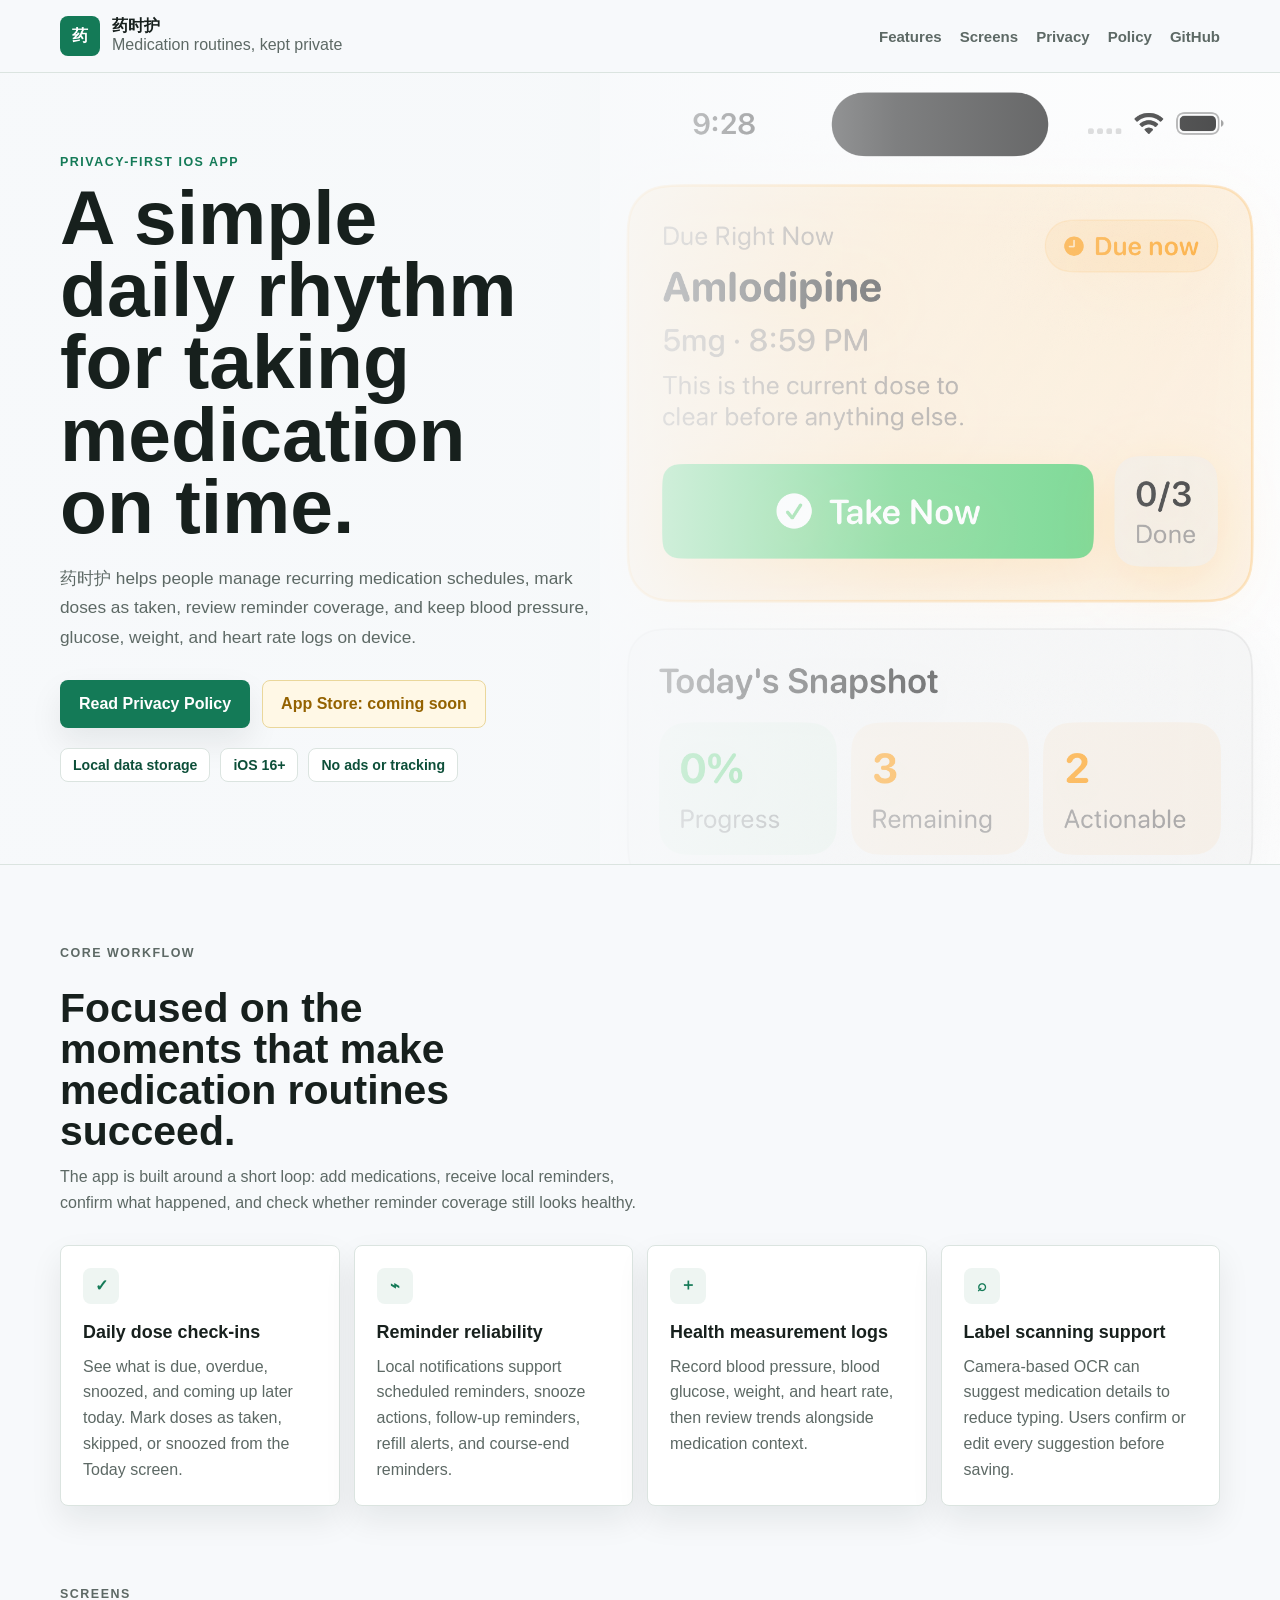
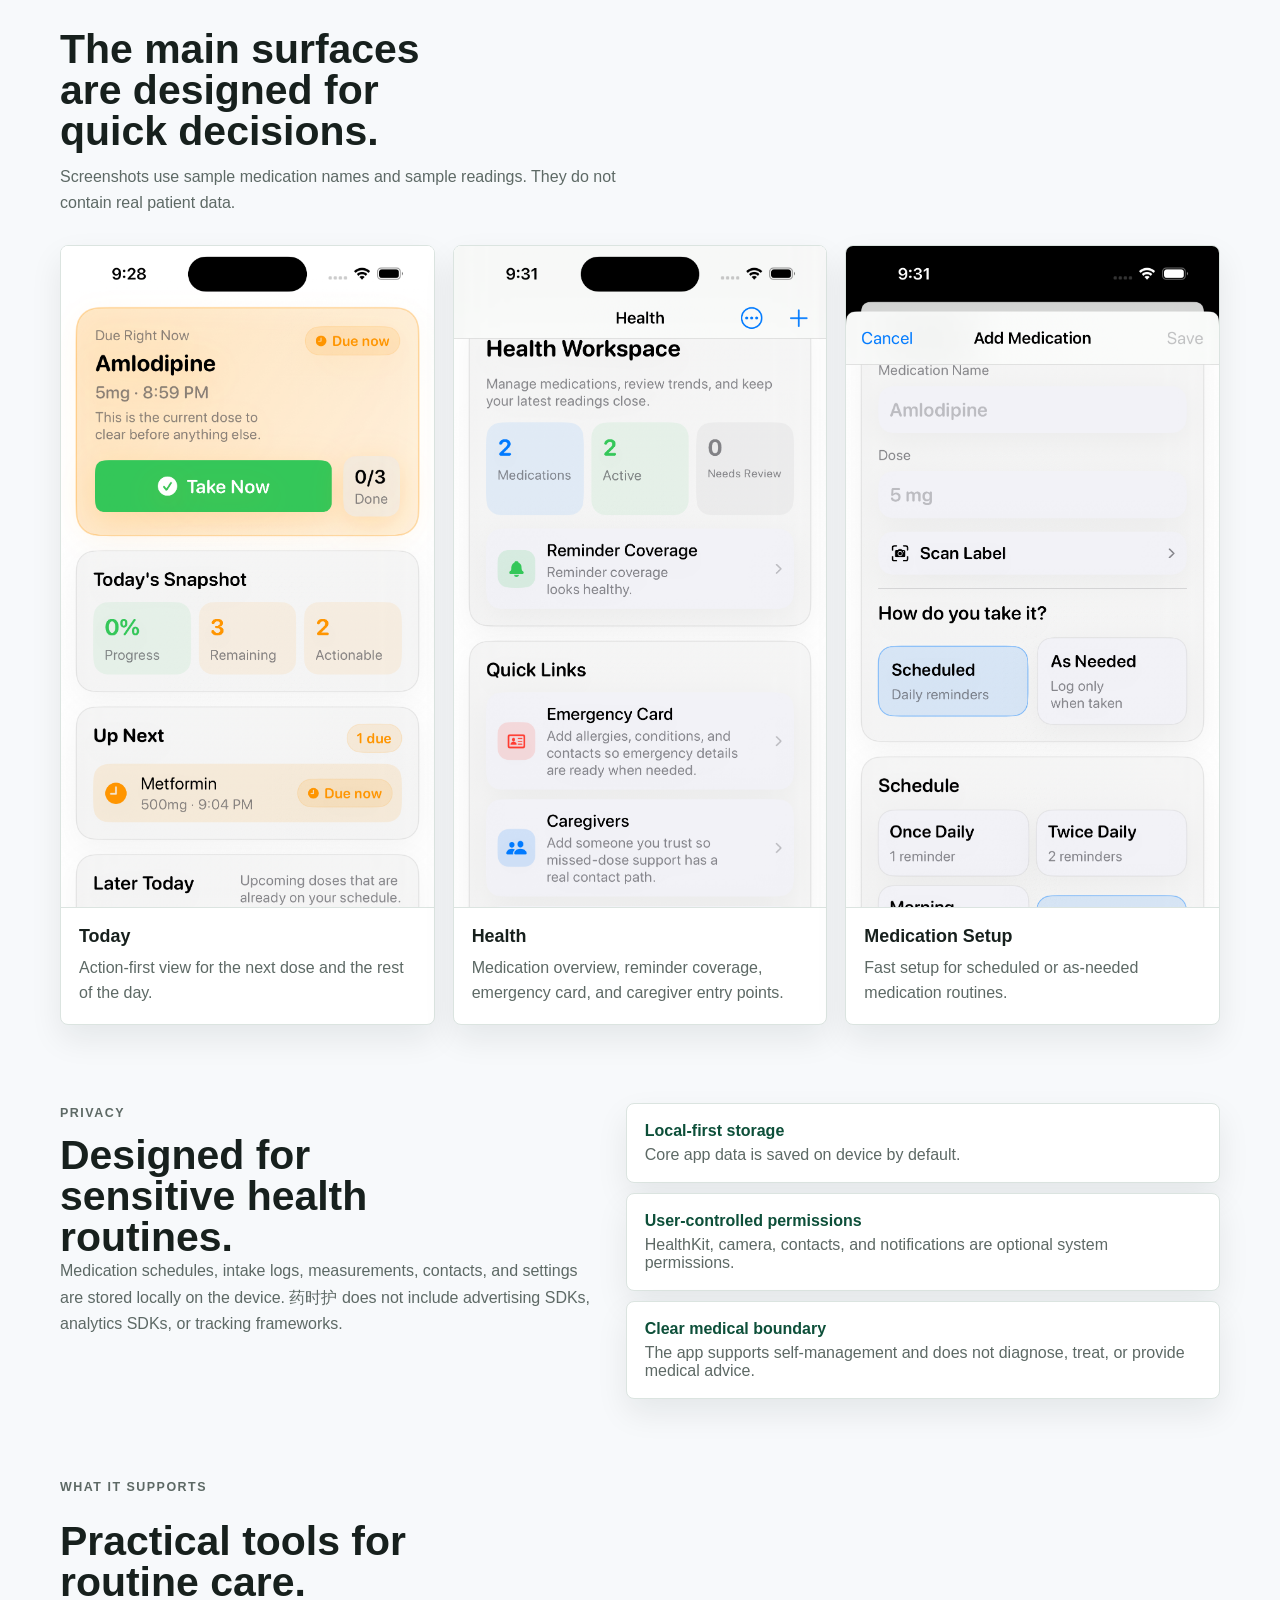
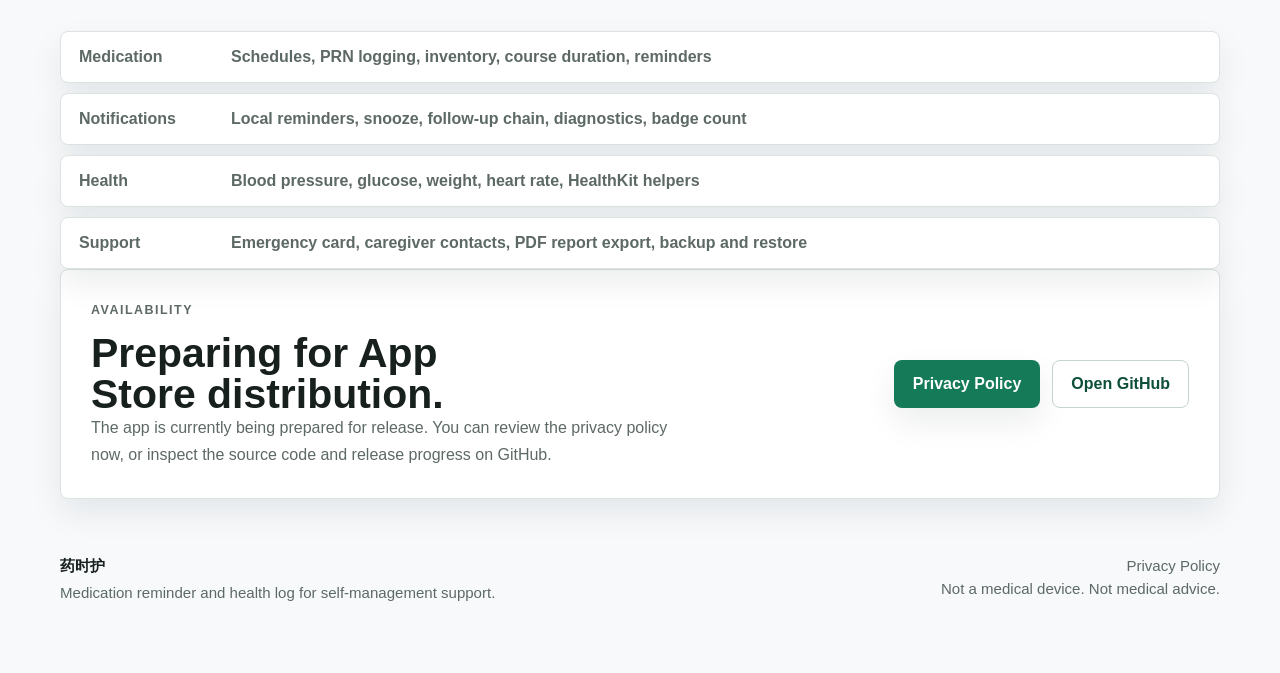
==== commit a3b40e37: "Refactor documentation and update branding for 药时护 app - Updated index.html to reflect new app name " ====
--- a/docs/index.html
+++ b/docs/index.html
@@ -3,313 +3,188 @@
 <head>
   <meta charset="UTF-8">
   <meta name="viewport" content="width=device-width, initial-scale=1.0">
-  <title>ChronicCare</title>
+  <title>药时护 - Medication Reminder &amp; Health Log</title>
   <meta
     name="description"
-    content="ChronicCare is a privacy-first iOS prototype for chronic medication routines, reminder reliability, and local health tracking."
+    content="药时护 is a privacy-first iOS app for medication reminders, dose check-ins, and local health measurement logs."
   >
   <link rel="stylesheet" href="site.css">
 </head>
 <body>
-  <div class="ambient ambient-one"></div>
-  <div class="ambient ambient-two"></div>
+  <header class="site-header">
+    <a class="brand" href="#top" aria-label="药时护 home">
+      <span class="brand-mark">药</span>
+      <span class="brand-copy">
+        <strong>药时护</strong>
+        <span>Medication routines, kept private</span>
+      </span>
+    </a>
 
-  <div class="page-shell">
-    <header class="hero">
-      <nav class="topbar">
-        <a class="brand" href="#top" aria-label="ChronicCare home">
-          <span class="brand-mark">C</span>
-          <span class="brand-copy">
-            <strong>ChronicCare</strong>
-            <span>Chronic medication routines</span>
-          </span>
-        </a>
+    <nav class="topbar-links" aria-label="Primary">
+      <a href="#features">Features</a>
+      <a href="#screens">Screens</a>
+      <a href="#privacy">Privacy</a>
+      <a href="privacy.html">Policy</a>
+      <a href="https://github.com/Zhanbingli/Ccare-app" target="_blank" rel="noreferrer">GitHub</a>
+    </nav>
+  </header>
 
-        <div class="topbar-links">
-          <a href="#product">Product</a>
-          <a href="#screens">Screens</a>
-          <a href="#trust">Trust</a>
-          <a href="#stack">Stack</a>
-          <a href="https://github.com/Zhanbingli/Ccare-app" target="_blank" rel="noreferrer">GitHub</a>
+  <main id="top">
+    <section class="hero" aria-labelledby="hero-title">
+      <img class="hero-bg" src="assets/hero.png" alt="">
+      <div class="hero-overlay"></div>
+      <div class="hero-content">
+        <p class="eyebrow">Privacy-first iOS app</p>
+        <h1 id="hero-title">A simple daily rhythm for taking medication on time.</h1>
+        <p class="hero-text">
+          药时护 helps people manage recurring medication schedules, mark doses as taken,
+          review reminder coverage, and keep blood pressure, glucose, weight, and heart rate logs on device.
+        </p>
+        <div class="hero-actions">
+          <a class="button button-primary" href="privacy.html">Read Privacy Policy</a>
+          <span class="button button-muted" aria-label="App Store availability">App Store: coming soon</span>
         </div>
-      </nav>
+        <div class="status-row" aria-label="Product highlights">
+          <span>Local data storage</span>
+          <span>iOS 16+</span>
+          <span>No ads or tracking</span>
+        </div>
+      </div>
+    </section>
 
-      <div class="hero-grid" id="top">
-        <section class="hero-copy">
-          <p class="eyebrow">Privacy-first iOS prototype</p>
-          <h1>A calmer daily loop for chronic medication routines.</h1>
-          <p class="hero-text">
-            ChronicCare helps users set up medication reminders, check in from Today,
-            review reminder coverage, and connect medications with local health measurements.
-            The current product goal is simple: support a reliable 7-day routine before adding more complexity.
-          </p>
+    <section class="section overview" id="features">
+      <div class="section-heading">
+        <p class="section-kicker">Core Workflow</p>
+        <h2>Focused on the moments that make medication routines succeed.</h2>
+        <p>
+          The app is built around a short loop: add medications, receive local reminders,
+          confirm what happened, and check whether reminder coverage still looks healthy.
+        </p>
+      </div>
 
-          <div class="hero-actions">
-            <a class="button button-primary" href="https://github.com/Zhanbingli/Ccare-app" target="_blank" rel="noreferrer">
-              View Source
-            </a>
-            <a class="button button-secondary" href="https://github.com/Zhanbingli/Ccare-app/releases" target="_blank" rel="noreferrer">
-              Release Notes
-            </a>
+      <div class="feature-grid">
+        <article class="feature-card">
+          <span class="feature-icon">✓</span>
+          <h3>Daily dose check-ins</h3>
+          <p>See what is due, overdue, snoozed, and coming up later today. Mark doses as taken, skipped, or snoozed from the Today screen.</p>
+        </article>
+        <article class="feature-card">
+          <span class="feature-icon">⌁</span>
+          <h3>Reminder reliability</h3>
+          <p>Local notifications support scheduled reminders, snooze actions, follow-up reminders, refill alerts, and course-end reminders.</p>
+        </article>
+        <article class="feature-card">
+          <span class="feature-icon">＋</span>
+          <h3>Health measurement logs</h3>
+          <p>Record blood pressure, blood glucose, weight, and heart rate, then review trends alongside medication context.</p>
+        </article>
+        <article class="feature-card">
+          <span class="feature-icon">⌕</span>
+          <h3>Label scanning support</h3>
+          <p>Camera-based OCR can suggest medication details to reduce typing. Users confirm or edit every suggestion before saving.</p>
+        </article>
+      </div>
+    </section>
+
+    <section class="section screens-section" id="screens">
+      <div class="section-heading">
+        <p class="section-kicker">Screens</p>
+        <h2>The main surfaces are designed for quick decisions.</h2>
+        <p>
+          Screenshots use sample medication names and sample readings. They do not contain real patient data.
+        </p>
+      </div>
+
+      <div class="screens-grid">
+        <article class="screen-card">
+          <img src="assets/hero.png" alt="药时护 Today screen with a due medication and daily snapshot">
+          <div>
+            <h3>Today</h3>
+            <p>Action-first view for the next dose and the rest of the day.</p>
           </div>
+        </article>
+        <article class="screen-card">
+          <img src="assets/health.png" alt="药时护 Health workspace screen">
+          <div>
+            <h3>Health</h3>
+            <p>Medication overview, reminder coverage, emergency card, and caregiver entry points.</p>
+          </div>
+        </article>
+        <article class="screen-card">
+          <img src="assets/detail.png" alt="药时护 add medication screen with schedule options">
+          <div>
+            <h3>Medication Setup</h3>
+            <p>Fast setup for scheduled or as-needed medication routines.</p>
+          </div>
+        </article>
+      </div>
+    </section>
 
-          <div class="status-row">
-            <span class="badge badge-green">Alpha prototype</span>
-            <span class="badge badge-blue">iOS 16+</span>
-            <span class="badge badge-neutral">Local-first</span>
-          </div>
+    <section class="section privacy-section" id="privacy">
+      <div class="privacy-copy">
+        <p class="section-kicker">Privacy</p>
+        <h2>Designed for sensitive health routines.</h2>
+        <p>
+          Medication schedules, intake logs, measurements, contacts, and settings are stored locally on the device.
+          药时护 does not include advertising SDKs, analytics SDKs, or tracking frameworks.
+        </p>
+      </div>
 
-          <div class="hero-metrics">
-            <article class="metric-card">
-              <span class="metric-label">Prototype question</span>
-              <strong>Can a user complete setup and return for 7 days?</strong>
-            </article>
-            <article class="metric-card">
-              <span class="metric-label">Core loop</span>
-              <strong>Add medication, get reminded, check in, review coverage</strong>
-            </article>
-          </div>
-        </section>
+      <div class="privacy-list" aria-label="Privacy commitments">
+        <div class="privacy-row">
+          <strong>Local-first storage</strong>
+          <span>Core app data is saved on device by default.</span>
+        </div>
+        <div class="privacy-row">
+          <strong>User-controlled permissions</strong>
+          <span>HealthKit, camera, contacts, and notifications are optional system permissions.</span>
+        </div>
+        <div class="privacy-row">
+          <strong>Clear medical boundary</strong>
+          <span>The app supports self-management and does not diagnose, treat, or provide medical advice.</span>
+        </div>
+      </div>
+    </section>
 
-        <section class="hero-visual">
-          <div class="shot-frame">
-            <div class="shot-meta">
-              <span class="badge badge-soft">Current app preview</span>
-            </div>
-            <img src="assets/hero.png" alt="ChronicCare app screenshot">
-          </div>
-        </section>
+    <section class="section details-section">
+      <div class="section-heading">
+        <p class="section-kicker">What It Supports</p>
+        <h2>Practical tools for routine care.</h2>
       </div>
-    </header>
 
-    <main>
-      <section class="section intro-band" id="product">
-        <div class="intro-band-copy">
-          <p class="section-kicker">What makes it different</p>
-          <h2>Designed around reminder trust, not feature clutter.</h2>
-        </div>
-        <div class="intro-pillars">
-          <article class="pillar-card">
-            <h3>Reliable reminder behavior</h3>
-            <p>
-              Scheduled reminders, snooze, follow-up logic, reminder diagnostics,
-              refill alerts, and course-end reminders are treated as the core product system.
-            </p>
-          </article>
-          <article class="pillar-card">
-            <h3>Low-friction daily use</h3>
-            <p>
-              Fast medication setup, camera-based OCR label scan, PRN support,
-              streamlined logging, and a 7-day rhythm card reduce routine friction.
-            </p>
-          </article>
-          <article class="pillar-card">
-            <h3>Local-first by default</h3>
-            <p>
-              Data stays on device by default. OCR suggestions are editable candidates,
-              and the app does not provide diagnosis or medical advice.
-            </p>
-          </article>
-        </div>
-      </section>
+      <div class="details-grid">
+        <div class="detail-row"><span>Medication</span><strong>Schedules, PRN logging, inventory, course duration, reminders</strong></div>
+        <div class="detail-row"><span>Notifications</span><strong>Local reminders, snooze, follow-up chain, diagnostics, badge count</strong></div>
+        <div class="detail-row"><span>Health</span><strong>Blood pressure, glucose, weight, heart rate, HealthKit helpers</strong></div>
+        <div class="detail-row"><span>Support</span><strong>Emergency card, caregiver contacts, PDF report export, backup and restore</strong></div>
+      </div>
+    </section>
 
-      <section class="section">
-        <div class="section-heading">
-          <p class="section-kicker">Product flow</p>
-          <h2>A focused demo path, not a tour of every feature.</h2>
-          <p class="section-body">
-            The public demo is built around one path: add a medication, set a reminder,
-            complete a Today check-in, then review medication context and reminder coverage.
-          </p>
-        </div>
+    <section class="section cta-section">
+      <div class="cta-copy">
+        <p class="section-kicker">Availability</p>
+        <h2>Preparing for App Store distribution.</h2>
+        <p>
+          The app is currently being prepared for release. You can review the privacy policy now,
+          or inspect the source code and release progress on GitHub.
+        </p>
+      </div>
+      <div class="hero-actions">
+        <a class="button button-primary" href="privacy.html">Privacy Policy</a>
+        <a class="button button-secondary" href="https://github.com/Zhanbingli/Ccare-app" target="_blank" rel="noreferrer">Open GitHub</a>
+      </div>
+    </section>
+  </main>
 
-        <div class="journey-grid">
-          <article class="journey-card journey-card-strong">
-            <span class="card-index">01</span>
-            <h3>Execute</h3>
-            <p>
-              Today shows what needs action now, what is overdue, and whether the first-week routine is forming.
-            </p>
-          </article>
-          <article class="journey-card">
-            <span class="card-index">02</span>
-            <h3>Diagnose</h3>
-            <p>
-              Reminder Coverage explains missing times, reminders off, system permission issues, and PRN behavior.
-            </p>
-          </article>
-          <article class="journey-card">
-            <span class="card-index">03</span>
-            <h3>Review</h3>
-            <p>
-              Medication Detail connects adherence, reminder state, inventory/course status, and related measurements.
-            </p>
-          </article>
-        </div>
-      </section>
-
-      <section class="section" id="screens">
-        <div class="section-heading">
-          <p class="section-kicker">Screens</p>
-          <h2>Core product surfaces.</h2>
-          <p class="section-body">
-            These screenshots show the current visual direction. They are not clinical claims or complete workflow documentation.
-          </p>
-        </div>
-
-        <div class="screens-grid">
-          <article class="screen-card">
-            <div class="screen-frame">
-              <img src="assets/today.png" alt="ChronicCare Today screen">
-            </div>
-            <div class="screen-copy">
-              <p class="screen-label">Today</p>
-            </div>
-          </article>
-
-          <article class="screen-card">
-            <div class="screen-frame">
-              <img src="assets/health.png" alt="ChronicCare Health screen">
-            </div>
-            <div class="screen-copy">
-              <p class="screen-label">Health</p>
-            </div>
-          </article>
-
-          <article class="screen-card">
-            <div class="screen-frame">
-              <img src="assets/detail.png" alt="ChronicCare Medication Detail screen">
-            </div>
-            <div class="screen-copy">
-              <p class="screen-label">Medication Detail</p>
-            </div>
-          </article>
-        </div>
-      </section>
-
-      <section class="section split-section" id="trust">
-        <div class="split-copy">
-          <p class="section-kicker">Core capabilities</p>
-          <h2>Built around the workflows that decide whether users return.</h2>
-          <ul class="feature-list">
-            <li>Adaptive reminders with scheduled notifications, snooze, and follow-up logic</li>
-            <li>Medication add/edit flows with PRN logic, inventory, course duration, and camera OCR suggestions</li>
-            <li>Measurement logging for blood pressure, glucose, weight, and heart rate</li>
-            <li>Medication detail views with reminder explanation and related measurement trends</li>
-            <li>Emergency card and caregiver support flows</li>
-            <li>Backup, restore, PDF export, and HealthKit helpers</li>
-          </ul>
-        </div>
-
-        <div class="trust-panel">
-          <article class="panel trust-card">
-            <p class="panel-kicker">Current focus</p>
-            <h3>Proving the 7-day routine</h3>
-            <p>
-              The current work is focused on a narrow validation path: setup friction,
-              notification reliability, daily check-in clarity, OCR correction, and first-week retention.
-            </p>
-          </article>
-
-          <article class="panel trust-card">
-            <p class="panel-kicker">Privacy posture</p>
-            <h3>Local-first, with clear medical boundaries</h3>
-            <p>
-              Data is stored locally by default. OCR results must be confirmed by the user.
-              The app is for self-management support and does not provide medical advice.
-            </p>
-          </article>
-        </div>
-      </section>
-
-      <section class="section">
-        <div class="section-heading">
-          <p class="section-kicker">Demo checklist</p>
-          <h2>What a reviewer should be able to verify in under one minute.</h2>
-          <p class="section-body">
-            ChronicCare is best evaluated through a short, realistic chronic-care routine rather than a broad feature tour.
-          </p>
-        </div>
-
-        <div class="checklist-grid">
-          <article class="check-card"><span>01</span><strong>Add a medication with OCR suggestions.</strong></article>
-          <article class="check-card"><span>02</span><strong>Set a fixed reminder time and confirm reminder coverage.</strong></article>
-          <article class="check-card"><span>03</span><strong>Mark a due medication as taken from Today.</strong></article>
-          <article class="check-card"><span>04</span><strong>Review adherence, inventory, and related measurements in detail.</strong></article>
-        </div>
-      </section>
-
-      <section class="section" id="stack">
-        <div class="section-heading">
-          <p class="section-kicker">Technical foundation</p>
-          <h2>Native SwiftUI architecture with a product-first structure.</h2>
-          <p class="section-body">
-            The codebase is organized around a small set of product surfaces and local-first services.
-          </p>
-        </div>
-
-        <div class="stack-grid">
-          <div class="stack-row"><span>UI</span><strong>SwiftUI, Swift Charts, custom cards and badges</strong></div>
-          <div class="stack-row"><span>Data</span><strong>Codable JSON persistence through DataStore</strong></div>
-          <div class="stack-row"><span>Notifications</span><strong>UNUserNotificationCenter with custom scheduling and diagnostics</strong></div>
-          <div class="stack-row"><span>Health</span><strong>HealthKit helpers and medication-linked measurements</strong></div>
-          <div class="stack-row"><span>Export</span><strong>PDF reports, backup/restore, share sheets</strong></div>
-          <div class="stack-row"><span>Testing</span><strong>Swift Testing in ChronicCareTests</strong></div>
-        </div>
-      </section>
-
-      <section class="section split-section">
-        <div class="split-copy">
-          <p class="section-kicker">Alpha limitations</p>
-          <h2>Transparent about what still needs validation.</h2>
-          <ul class="feature-list">
-            <li>Real-device notification regression is still required before any App Store release.</li>
-            <li>OCR can misread medication labels and is only used to reduce typing.</li>
-            <li>Caregiver support is a product prototype, not a clinical escalation system.</li>
-            <li>The app is not a medical device and does not provide medical advice.</li>
-          </ul>
-        </div>
-        <article class="panel trust-card">
-          <p class="panel-kicker">Next milestone</p>
-          <h3>Small real-user trial</h3>
-          <p>
-            The next meaningful milestone is a 5-10 person, 7-day test focused on setup success,
-            reminder trust, daily check-ins, and whether users return without being prompted by the developer.
-          </p>
-        </article>
-      </section>
-
-      <section class="section">
-        <div class="cta-shell">
-          <article class="cta-card">
-            <p class="section-kicker">Open source</p>
-            <h2>Browse the source or follow release progress on GitHub.</h2>
-            <p class="cta-text">
-              The repository contains the iOS app, README, product website, release notes, and the current alpha roadmap.
-            </p>
-            <div class="hero-actions">
-              <a class="button button-primary" href="https://github.com/Zhanbingli/Ccare-app" target="_blank" rel="noreferrer">
-                Open Repository
-              </a>
-              <a class="button button-secondary" href="https://github.com/Zhanbingli/Ccare-app/releases/tag/v0.1.0-alpha" target="_blank" rel="noreferrer">
-                See v0.1.0-alpha
-              </a>
-            </div>
-          </article>
-        </div>
-      </section>
-    </main>
-
-    <footer class="footer">
-      <div>
-        <strong>ChronicCare</strong>
-        <p>Privacy-first medication routine support.</p>
-      </div>
-      <div class="footer-copy">
-        <p>Built for self-management support.</p>
-        <p>Not a medical device and not medical advice.</p>
-      </div>
-    </footer>
-  </div>
+  <footer class="footer">
+    <div>
+      <strong>药时护</strong>
+      <p>Medication reminder and health log for self-management support.</p>
+    </div>
+    <div class="footer-copy">
+      <a href="privacy.html">Privacy Policy</a>
+      <span>Not a medical device. Not medical advice.</span>
+    </div>
+  </footer>
 </body>
 </html>
--- a/docs/site.css
+++ b/docs/site.css
@@ -1,24 +1,19 @@
 :root {
   color-scheme: light;
-  --bg: #f5efe4;
-  --panel: rgba(255, 250, 244, 0.78);
-  --panel-strong: rgba(255, 254, 251, 0.94);
-  --panel-soft: rgba(255, 255, 255, 0.58);
-  --text: #1f221d;
-  --muted: #5f665d;
-  --line: rgba(31, 34, 29, 0.08);
-  --line-strong: rgba(31, 34, 29, 0.12);
-  --green: #2f6b4f;
-  --green-soft: rgba(47, 107, 79, 0.12);
-  --blue: #2f5f86;
-  --blue-soft: rgba(47, 95, 134, 0.12);
-  --neutral-soft: rgba(31, 34, 29, 0.07);
-  --shadow-soft: 0 18px 45px rgba(43, 39, 29, 0.08);
-  --shadow-strong: 0 26px 80px rgba(43, 39, 29, 0.12);
-  --radius-xl: 34px;
-  --radius-lg: 24px;
-  --radius-md: 18px;
-  --radius-sm: 14px;
+  --bg: #f7f9fb;
+  --surface: #ffffff;
+  --surface-soft: #eef5f2;
+  --text: #17201d;
+  --muted: #5d6965;
+  --line: #dbe4e0;
+  --line-strong: #c5d2ce;
+  --green: #147a57;
+  --green-dark: #0d4f39;
+  --blue: #1769aa;
+  --blue-soft: #e7f1fb;
+  --warning: #946200;
+  --shadow: 0 14px 32px rgba(17, 31, 27, 0.08);
+  --radius: 8px;
 }
 
 * {
@@ -31,13 +26,9 @@
 
 body {
   margin: 0;
-  font-family: "SF Pro Display", "Inter", "Segoe UI", sans-serif;
+  font-family: "SF Pro Display", "Inter", "Segoe UI", Arial, sans-serif;
   color: var(--text);
-  background:
-    radial-gradient(circle at top left, rgba(116, 154, 118, 0.16), transparent 28%),
-    radial-gradient(circle at 88% 10%, rgba(78, 122, 166, 0.12), transparent 24%),
-    linear-gradient(180deg, #f8f5ef 0%, var(--bg) 100%);
-  overflow-x: hidden;
+  background: var(--bg);
 }
 
 a {
@@ -57,63 +48,37 @@
   margin: 0;
 }
 
-.ambient {
-  position: fixed;
-  inset: auto;
-  border-radius: 999px;
-  filter: blur(70px);
-  pointer-events: none;
-  opacity: 0.55;
-}
-
-.ambient-one {
-  width: 340px;
-  height: 340px;
-  top: 90px;
-  left: -80px;
-  background: rgba(118, 150, 105, 0.16);
-}
-
-.ambient-two {
-  width: 300px;
-  height: 300px;
-  top: 420px;
-  right: -70px;
-  background: rgba(60, 112, 162, 0.12);
-}
-
-.page-shell {
-  position: relative;
-  width: min(1160px, calc(100% - 32px));
-  margin: 0 auto;
-  padding: 24px 0 80px;
-}
-
-.topbar {
+.site-header {
+  position: sticky;
+  top: 0;
+  z-index: 20;
   display: flex;
   align-items: center;
   justify-content: space-between;
   gap: 24px;
-  padding: 8px 0 30px;
+  padding: 16px max(20px, calc((100vw - 1160px) / 2));
+  background: rgba(247, 249, 251, 0.92);
+  border-bottom: 1px solid var(--line);
+  backdrop-filter: blur(14px);
 }
 
 .brand {
   display: inline-flex;
   align-items: center;
-  gap: 14px;
+  gap: 12px;
+  min-width: 0;
 }
 
 .brand-mark {
-  width: 42px;
-  height: 42px;
+  width: 40px;
+  height: 40px;
   display: inline-flex;
   align-items: center;
   justify-content: center;
-  border-radius: 14px;
-  background: linear-gradient(145deg, #2f6b4f, #6c957b);
+  border-radius: var(--radius);
+  background: var(--green);
   color: #fff;
   font-weight: 800;
-  box-shadow: var(--shadow-soft);
 }
 
 .brand-copy {
@@ -123,91 +88,115 @@
 }
 
 .brand-copy strong {
-  font-size: 0.98rem;
+  font-size: 1rem;
   line-height: 1;
 }
 
 .brand-copy span,
+.topbar-links,
+.hero-text,
+.section-heading p,
+.feature-card p,
+.screen-card p,
+.privacy-copy p,
+.privacy-row span,
+.cta-copy p,
+.footer p,
+.footer-copy,
+.detail-row span,
+.detail-row strong {
+  color: var(--muted);
+}
+
 .topbar-links {
-  color: var(--muted);
-  font-size: 0.92rem;
-}
-
-.topbar-links {
   display: flex;
   align-items: center;
   flex-wrap: wrap;
+  justify-content: flex-end;
   gap: 18px;
+  font-size: 0.94rem;
+  font-weight: 650;
+}
+
+.topbar-links a:hover,
+.footer a:hover {
+  color: var(--green);
 }
 
 .hero {
-  padding: 6px 0 18px;
-}
-
-.hero-grid {
-  display: grid;
-  grid-template-columns: 1.02fr 0.98fr;
-  gap: 34px;
-  align-items: center;
+  position: relative;
+  min-height: 680px;
+  display: flex;
+  align-items: center;
+  overflow: hidden;
+  border-bottom: 1px solid var(--line);
+  background: #eef4f1;
+}
+
+.hero-bg {
+  position: absolute;
+  inset: 0 0 0 auto;
+  width: min(54vw, 680px);
+  height: 100%;
+  object-fit: cover;
+  object-position: top center;
+  opacity: 0.9;
+}
+
+.hero-overlay {
+  position: absolute;
+  inset: 0;
+  background:
+    linear-gradient(90deg, rgba(247, 249, 251, 0.98) 0%, rgba(247, 249, 251, 0.94) 42%, rgba(247, 249, 251, 0.46) 70%, rgba(247, 249, 251, 0.2) 100%);
+}
+
+.hero-content {
+  position: relative;
+  z-index: 1;
+  width: min(1160px, calc(100% - 40px));
+  margin: 0 auto;
+  padding: 82px 0;
 }
 
 .eyebrow,
-.section-kicker,
-.panel-kicker {
-  margin: 0 0 12px;
+.section-kicker {
+  margin-bottom: 12px;
   color: var(--green);
-  font-size: 0.8rem;
-  font-weight: 800;
-  letter-spacing: 0.14em;
+  font-size: 0.78rem;
+  font-weight: 850;
+  letter-spacing: 0.12em;
   text-transform: uppercase;
 }
 
 h1 {
-  font-size: clamp(2.5rem, 5.1vw, 4.85rem);
-  line-height: 0.95;
-  letter-spacing: -0.05em;
-  max-width: 12ch;
+  max-width: 11ch;
+  font-size: clamp(3rem, 6vw, 5.6rem);
+  line-height: 0.94;
 }
 
 h2 {
-  font-size: clamp(1.7rem, 2.2vw, 2.5rem);
-  line-height: 0.98;
-  letter-spacing: -0.04em;
   max-width: 18ch;
+  font-size: clamp(2rem, 3.2vw, 3.2rem);
+  line-height: 1;
 }
 
 h3 {
-  font-size: 1.06rem;
-  line-height: 1.16;
-  letter-spacing: -0.01em;
-}
-
-.hero-text,
-.section-body,
-.pillar-card p,
-.journey-card p,
-.feature-list li,
-.panel p,
-.cta-text,
-.footer p,
-.stack-row span,
-.stack-row strong,
-.metric-label {
-  color: var(--muted);
+  font-size: 1.12rem;
+  line-height: 1.22;
 }
 
 .hero-text {
-  margin-top: 18px;
   max-width: 58ch;
-  font-size: 1.04rem;
-  line-height: 1.68;
+  margin-top: 22px;
+  font-size: 1.08rem;
+  line-height: 1.7;
 }
 
 .hero-actions {
   display: flex;
   flex-wrap: wrap;
   gap: 12px;
-  margin-top: 24px;
+  margin-top: 28px;
 }
 
 .button {
@@ -216,315 +205,200 @@
   justify-content: center;
   min-height: 48px;
   padding: 0 18px;
-  border-radius: 999px;
+  border-radius: var(--radius);
   font-weight: 800;
-  transition: transform 0.18s ease, box-shadow 0.18s ease, background 0.18s ease;
-}
-
-.button:hover {
-  transform: translateY(-1px);
+  border: 1px solid transparent;
 }
 
 .button-primary {
-  background: var(--text);
-  color: white;
-  box-shadow: var(--shadow-soft);
+  background: var(--green);
+  color: #fff;
+  box-shadow: var(--shadow);
 }
 
 .button-secondary {
-  background: rgba(255, 255, 255, 0.72);
-  border: 1px solid var(--line);
+  background: var(--surface);
+  color: var(--green-dark);
+  border-color: var(--line-strong);
+}
+
+.button-muted {
+  color: var(--warning);
+  background: #fff8e6;
+  border-color: #ead79b;
 }
 
 .status-row {
   display: flex;
   flex-wrap: wrap;
   gap: 10px;
-  margin-top: 18px;
-}
-
-.badge {
+  margin-top: 20px;
+}
+
+.status-row span {
+  min-height: 34px;
   display: inline-flex;
   align-items: center;
-  justify-content: center;
-  min-height: 34px;
   padding: 0 12px;
-  border-radius: 999px;
-  border: 1px solid transparent;
-  font-size: 0.83rem;
-  font-weight: 800;
-}
-
-.badge-green {
-  color: var(--green);
-  background: var(--green-soft);
-}
-
-.badge-blue {
-  color: var(--blue);
-  background: var(--blue-soft);
-}
-
-.badge-neutral,
-.badge-soft {
-  color: var(--muted);
-  background: var(--neutral-soft);
-}
-
-.hero-metrics {
-  display: grid;
-  grid-template-columns: repeat(2, minmax(0, 1fr));
-  gap: 14px;
-  margin-top: 24px;
-}
-
-.metric-card,
-.pillar-card,
-.journey-card,
-.panel,
-.cta-card {
-  padding: 22px;
-  border-radius: var(--radius-lg);
-  background: var(--panel);
+  border-radius: var(--radius);
+  color: var(--green-dark);
+  background: var(--surface);
   border: 1px solid var(--line);
-  box-shadow: var(--shadow-soft);
-  backdrop-filter: blur(12px);
-}
-
-.metric-card strong {
-  display: block;
-  margin-top: 6px;
-  font-size: 1rem;
-  line-height: 1.35;
-}
-
-.metric-label {
-  display: block;
-  font-size: 0.78rem;
-  font-weight: 700;
-  letter-spacing: 0.04em;
-  text-transform: uppercase;
-}
-
-.hero-visual {
-  position: relative;
-}
-
-.shot-frame {
-  position: relative;
-  padding: 16px;
-  border-radius: var(--radius-xl);
-  background: linear-gradient(180deg, rgba(255, 255, 255, 0.86), rgba(255, 251, 246, 0.72));
-  border: 1px solid rgba(255, 255, 255, 0.78);
-  box-shadow: var(--shadow-strong);
-}
-
-.shot-meta {
-  display: flex;
-  justify-content: flex-end;
-  margin-bottom: 10px;
-}
-
-.shot-frame img {
-  width: 100%;
-  border-radius: 22px;
+  font-size: 0.88rem;
+  font-weight: 750;
+}
+
+.section,
+.footer {
+  width: min(1160px, calc(100% - 40px));
+  margin: 0 auto;
 }
 
 .section {
-  padding-top: 72px;
+  padding: 78px 0 0;
 }
 
 .section-heading {
-  display: flex;
-  flex-direction: column;
-  gap: 8px;
-  margin-bottom: 24px;
-}
-
-.section-body {
-  max-width: 64ch;
-  line-height: 1.65;
-}
-
-.intro-band {
-  display: grid;
-  gap: 24px;
-}
-
-.intro-pillars {
-  display: grid;
-  grid-template-columns: repeat(3, minmax(0, 1fr));
-  gap: 16px;
-}
-
-.pillar-card p,
-.journey-card p,
-.panel p,
-.cta-text {
-  margin-top: 12px;
-  line-height: 1.65;
-}
-
-.journey-grid {
-  display: grid;
-  grid-template-columns: repeat(3, minmax(0, 1fr));
-  gap: 16px;
-}
-
-.checklist-grid {
+  display: grid;
+  gap: 12px;
+  margin-bottom: 28px;
+}
+
+.section-heading p,
+.privacy-copy p,
+.cta-copy p {
+  max-width: 68ch;
+  line-height: 1.66;
+}
+
+.feature-grid {
   display: grid;
   grid-template-columns: repeat(4, minmax(0, 1fr));
   gap: 14px;
 }
 
-.check-card {
-  min-height: 150px;
-  padding: 20px;
-  border-radius: var(--radius-lg);
-  background:
-    radial-gradient(circle at top right, rgba(47, 107, 79, 0.1), transparent 34%),
-    var(--panel);
+.feature-card,
+.screen-card,
+.privacy-row,
+.detail-row,
+.cta-section {
   border: 1px solid var(--line);
-  box-shadow: var(--shadow-soft);
-}
-
-.check-card span {
+  border-radius: var(--radius);
+  background: var(--surface);
+  box-shadow: var(--shadow);
+}
+
+.feature-card {
+  padding: 22px;
+}
+
+.feature-icon {
+  width: 36px;
+  height: 36px;
   display: inline-flex;
   align-items: center;
   justify-content: center;
-  width: 34px;
-  height: 34px;
-  margin-bottom: 34px;
-  border-radius: 999px;
+  margin-bottom: 18px;
+  border-radius: var(--radius);
   color: var(--green);
-  background: var(--green-soft);
-  font-size: 0.78rem;
+  background: var(--surface-soft);
   font-weight: 900;
 }
 
-.check-card strong {
-  display: block;
-  color: var(--text);
-  font-size: 1rem;
-  line-height: 1.36;
+.feature-card p {
+  margin-top: 10px;
+  line-height: 1.62;
 }
 
 .screens-grid {
   display: grid;
   grid-template-columns: repeat(3, minmax(0, 1fr));
+  gap: 18px;
+}
+
+.screen-card {
+  overflow: hidden;
+}
+
+.screen-card img {
+  width: 100%;
+  aspect-ratio: 9 / 16;
+  object-fit: cover;
+  object-position: top center;
+  border-bottom: 1px solid var(--line);
+  background: #fff;
+}
+
+.screen-card div {
+  padding: 18px;
+}
+
+.screen-card p {
+  margin-top: 8px;
+  line-height: 1.55;
+}
+
+.privacy-section {
+  display: grid;
+  grid-template-columns: minmax(0, 0.95fr) minmax(0, 1.05fr);
+  gap: 28px;
+  align-items: start;
+}
+
+.privacy-list {
+  display: grid;
+  gap: 10px;
+}
+
+.privacy-row {
+  display: grid;
+  gap: 6px;
+  padding: 18px;
+}
+
+.privacy-row strong {
+  color: var(--green-dark);
+}
+
+.details-grid {
+  display: grid;
+  gap: 10px;
+}
+
+.detail-row {
+  display: grid;
+  grid-template-columns: 132px 1fr;
   gap: 20px;
-  align-items: start;
-}
-
-.screen-card {
-  display: grid;
-  justify-items: center;
-  gap: 12px;
-}
-
-.screen-frame {
-  width: min(100%, 270px);
-  padding: 12px;
-  border-radius: 30px;
-  background: linear-gradient(180deg, rgba(255, 255, 255, 0.9), rgba(251, 246, 239, 0.8));
-  border: 1px solid rgba(255, 255, 255, 0.84);
-  box-shadow: var(--shadow-soft);
-}
-
-.screen-frame img {
-  width: 100%;
-  border-radius: 20px;
-}
-
-.screen-copy {
-  padding: 0 4px;
-  text-align: center;
-}
-
-.screen-label {
-  color: var(--green);
-  font-size: 0.78rem;
+  padding: 16px 18px;
+}
+
+.detail-row span {
   font-weight: 800;
-  letter-spacing: 0.12em;
-  text-transform: uppercase;
-}
-
-.journey-card-strong {
-  background: linear-gradient(180deg, rgba(255, 255, 255, 0.94), rgba(248, 243, 235, 0.82));
-}
-
-.card-index {
-  display: inline-flex;
-  margin-bottom: 14px;
-  color: var(--green);
-  font-size: 0.82rem;
-  font-weight: 800;
-  letter-spacing: 0.12em;
-}
-
-.split-section {
-  display: grid;
-  grid-template-columns: 1fr 0.9fr;
-  gap: 20px;
-  align-items: start;
-}
-
-.feature-list {
-  margin: 18px 0 0;
-  padding-left: 18px;
-}
-
-.feature-list li {
-  margin: 0 0 10px;
-  line-height: 1.62;
-}
-
-.trust-panel {
-  display: grid;
-  gap: 16px;
-}
-
-.stack-grid {
-  display: grid;
-  gap: 10px;
-}
-
-.stack-row {
-  display: grid;
-  grid-template-columns: 132px 1fr;
-  gap: 18px;
-  padding: 16px 18px;
-  border-radius: var(--radius-md);
-  background: var(--panel);
-  border: 1px solid var(--line);
-  box-shadow: var(--shadow-soft);
-}
-
-.stack-row span {
-  font-weight: 800;
-}
-
-.stack-row strong {
-  font-weight: 600;
-}
-
-.cta-shell {
-  position: relative;
-}
-
-.cta-card {
-  background:
-    radial-gradient(circle at top right, rgba(47, 95, 134, 0.1), transparent 28%),
-    linear-gradient(180deg, rgba(255, 255, 255, 0.9), rgba(251, 247, 240, 0.82));
+}
+
+.detail-row strong {
+  font-weight: 650;
+}
+
+.cta-section {
+  display: flex;
+  align-items: center;
+  justify-content: space-between;
+  gap: 24px;
+  padding: 30px;
+}
+
+.cta-section .hero-actions {
+  margin-top: 0;
+  flex-shrink: 0;
 }
 
 .footer {
   display: flex;
-  align-items: flex-start;
   justify-content: space-between;
-  gap: 20px;
-  padding-top: 58px;
-  font-size: 0.92rem;
+  gap: 24px;
+  padding: 58px 0 72px;
+  font-size: 0.94rem;
 }
 
 .footer strong {
@@ -535,70 +409,127 @@
 .footer-copy {
   display: flex;
   flex-direction: column;
-  gap: 4px;
+  gap: 6px;
   text-align: right;
 }
 
+.privacy-container {
+  width: min(760px, calc(100% - 40px));
+  margin: 0 auto;
+  padding: 56px 0 78px;
+}
+
+.privacy-container h1 {
+  max-width: none;
+  margin-bottom: 12px;
+  font-size: clamp(2.3rem, 5vw, 4rem);
+}
+
+.privacy-container h2 {
+  max-width: none;
+  margin-top: 34px;
+  margin-bottom: 10px;
+  font-size: 1.35rem;
+  line-height: 1.2;
+}
+
+.privacy-container p,
+.privacy-container ul {
+  color: var(--muted);
+  line-height: 1.72;
+}
+
+.privacy-container ul {
+  padding-left: 1.25rem;
+}
+
+.privacy-container li {
+  margin-bottom: 0.35rem;
+}
+
+.privacy-updated {
+  margin-top: 32px;
+  font-size: 0.9rem;
+}
+
 @media (max-width: 980px) {
-  .hero-grid,
-  .intro-pillars,
-  .journey-grid,
-  .checklist-grid,
-  .split-section {
+  .feature-grid,
+  .screens-grid,
+  .privacy-section {
+    grid-template-columns: 1fr 1fr;
+  }
+
+  .cta-section {
+    align-items: flex-start;
+    flex-direction: column;
+  }
+
+  .hero-bg {
+    width: 72vw;
+    opacity: 0.45;
+  }
+
+  .hero-overlay {
+    background: rgba(247, 249, 251, 0.82);
+  }
+}
+
+@media (max-width: 680px) {
+  .site-header {
+    position: static;
+    align-items: flex-start;
+    flex-direction: column;
+    padding: 16px 20px;
+  }
+
+  .topbar-links {
+    justify-content: flex-start;
+    gap: 14px;
+  }
+
+  .hero {
+    min-height: 620px;
+  }
+
+  .hero-content {
+    width: min(100% - 32px, 1160px);
+    padding: 60px 0;
+  }
+
+  .hero-bg {
+    width: 100%;
+    opacity: 0.25;
+  }
+
+  h1 {
+    max-width: 11.5ch;
+  }
+
+  .hero-actions .button,
+  .cta-section .button {
+    width: 100%;
+  }
+
+  .section,
+  .footer {
+    width: min(100% - 32px, 1160px);
+  }
+
+  .section {
+    padding-top: 58px;
+  }
+
+  .feature-grid,
+  .screens-grid,
+  .privacy-section,
+  .detail-row {
     grid-template-columns: 1fr;
   }
 
-  .hero-metrics {
-    grid-template-columns: 1fr;
-  }
-
-  .screens-grid {
-    grid-template-columns: repeat(3, minmax(0, 1fr));
-    overflow-x: auto;
-    padding-bottom: 8px;
-  }
-
-  h1,
-  h2 {
-    max-width: none;
-  }
-}
-
-@media (max-width: 680px) {
-  .page-shell {
-    width: min(100% - 20px, 1160px);
-    padding-top: 18px;
-  }
-
-  .topbar {
+  .footer,
+  .footer-copy {
+    align-items: flex-start;
     flex-direction: column;
-    align-items: flex-start;
-    padding-bottom: 24px;
-  }
-
-  .topbar-links {
-    gap: 14px;
-  }
-
-  .hero-actions .button {
-    width: 100%;
-  }
-
-  .screens-grid {
-    grid-template-columns: 1fr;
-    overflow: visible;
-  }
-
-  .stack-row {
-    grid-template-columns: 1fr;
-    gap: 6px;
-  }
-
-  .footer {
-    flex-direction: column;
-  }
-
-  .footer-copy {
     text-align: left;
   }
 }
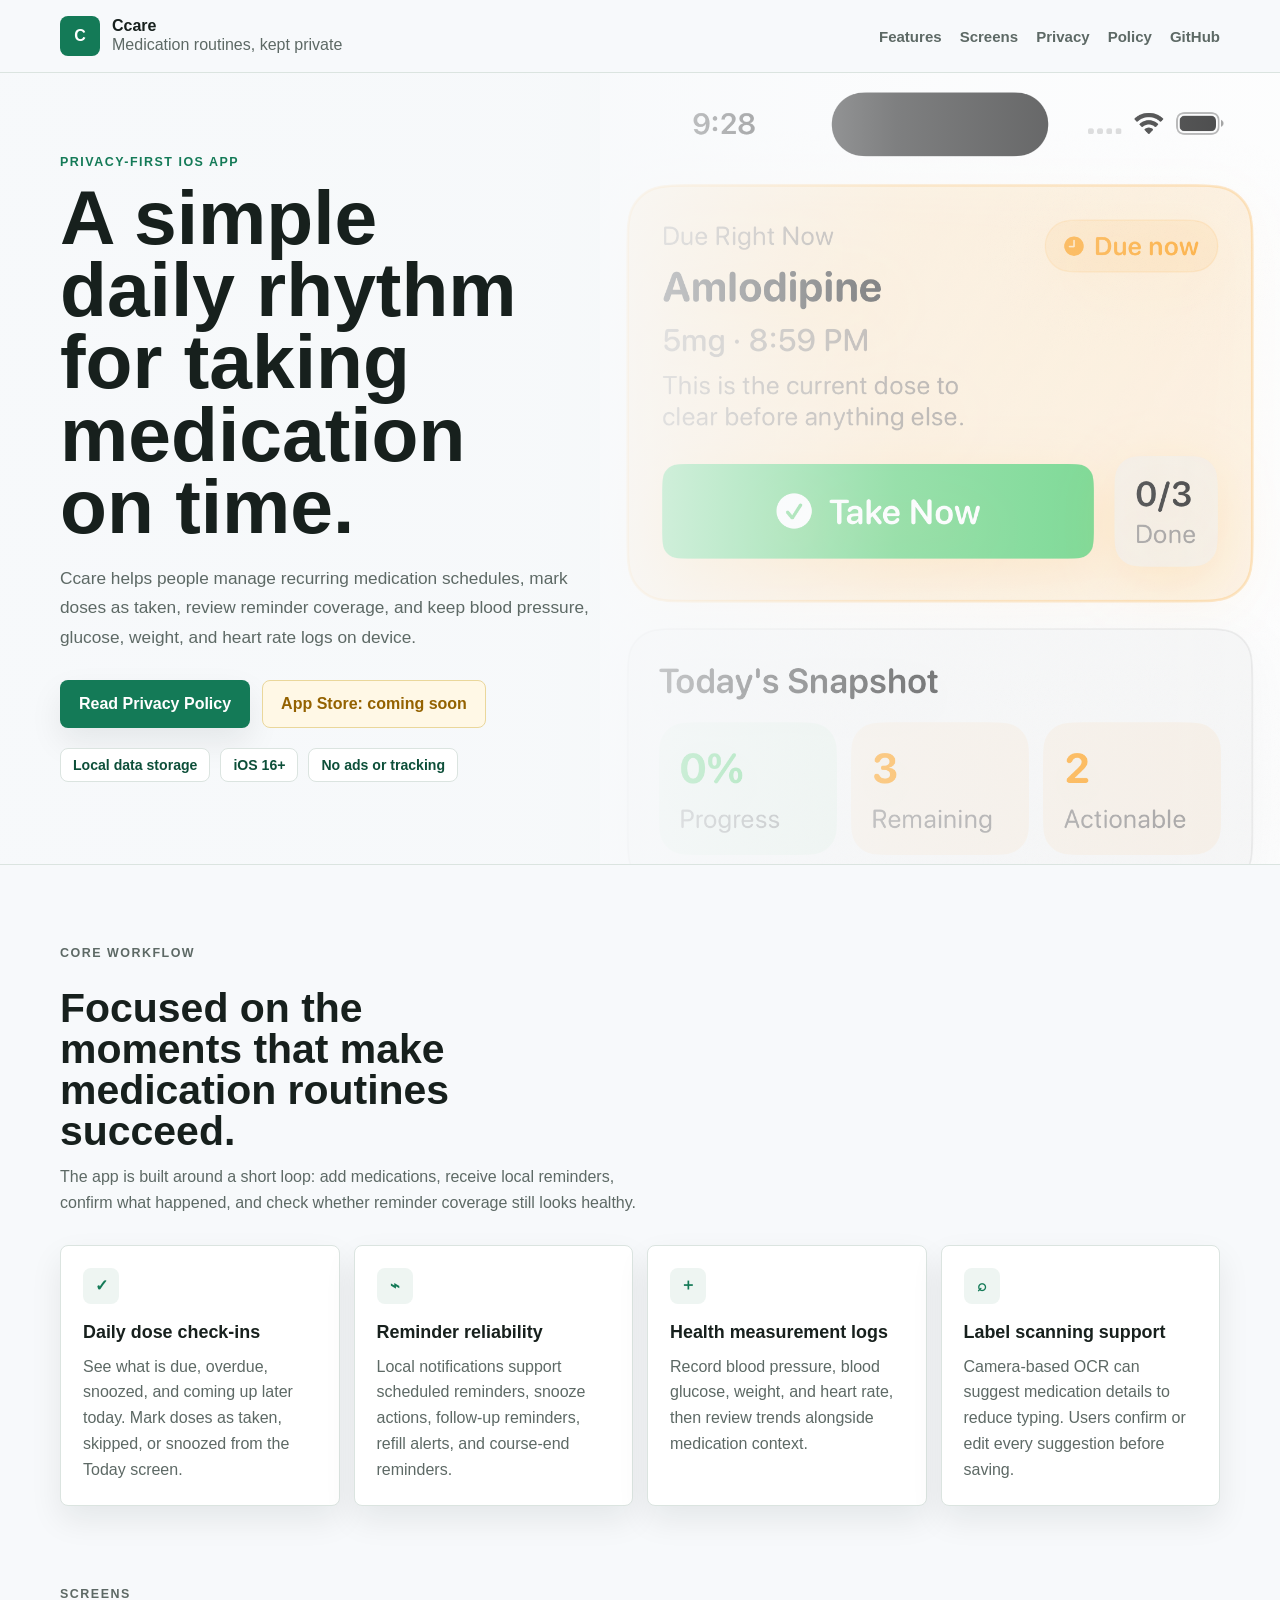
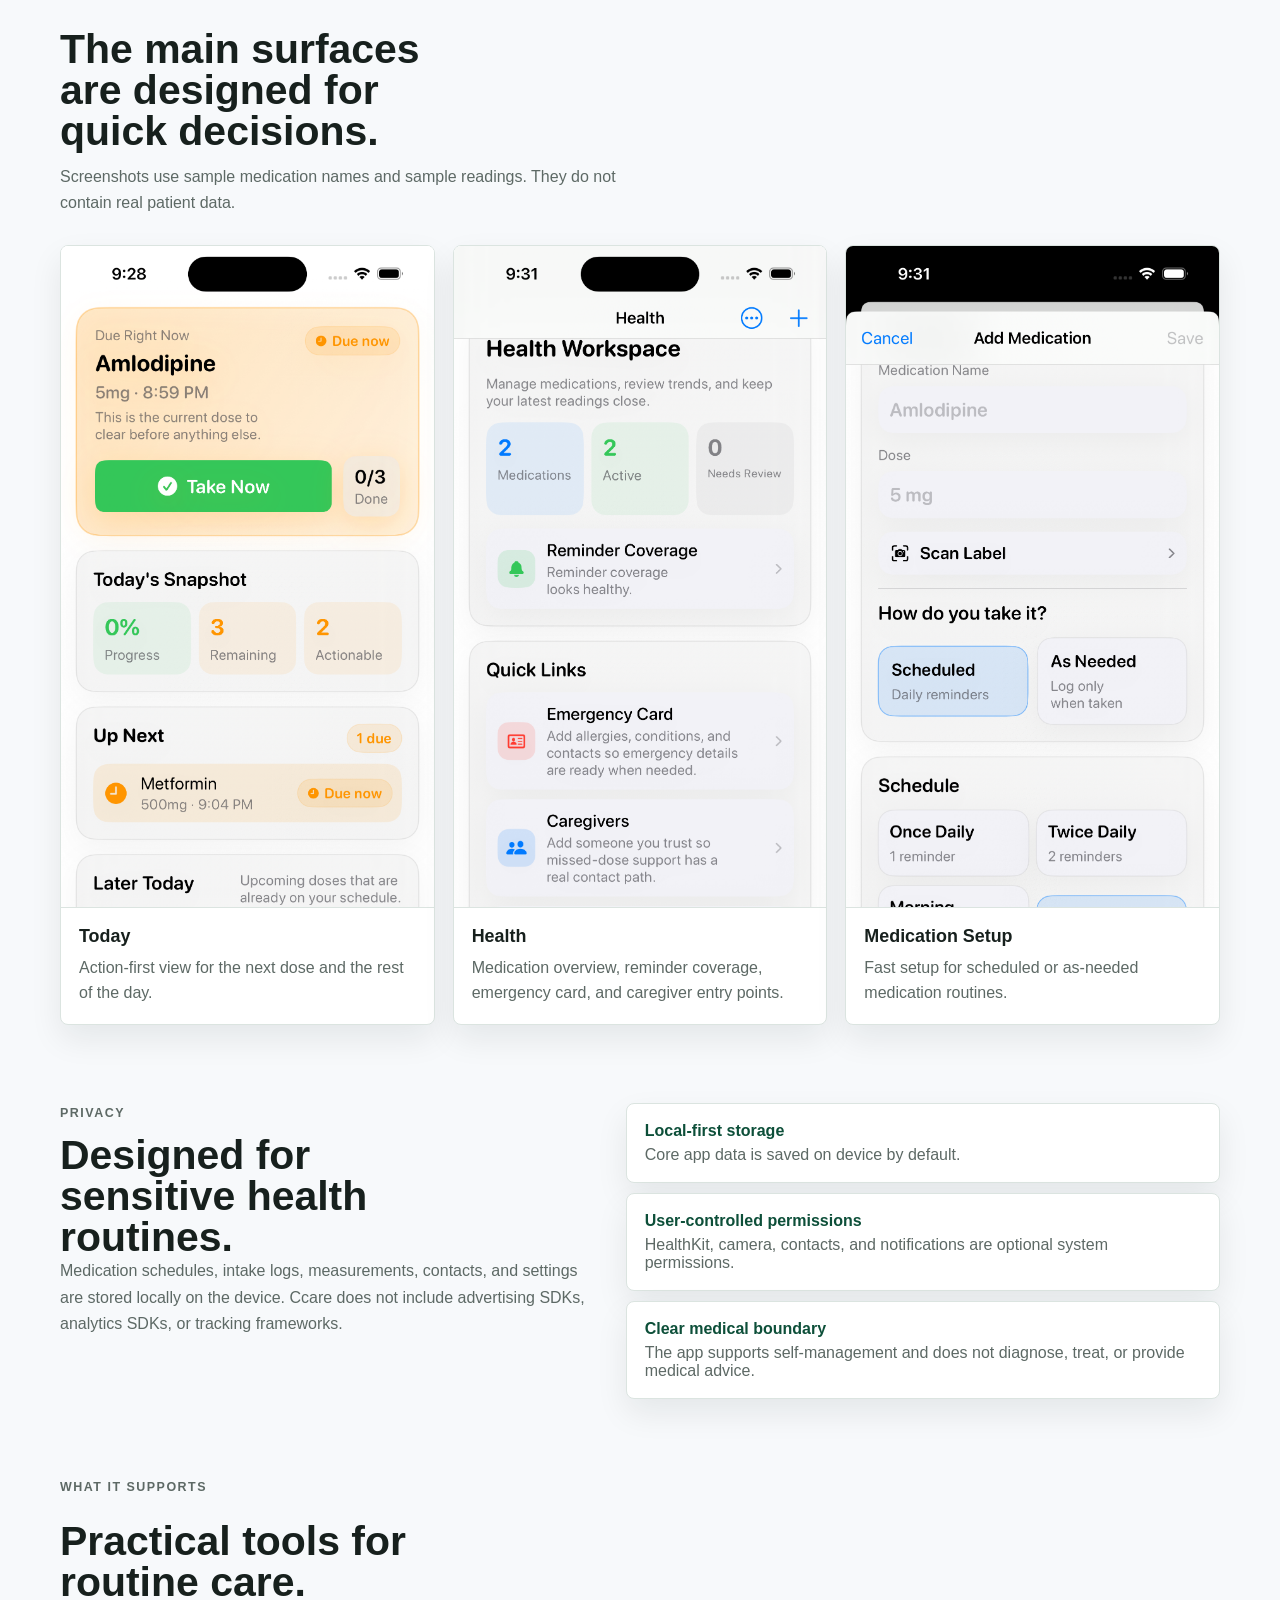
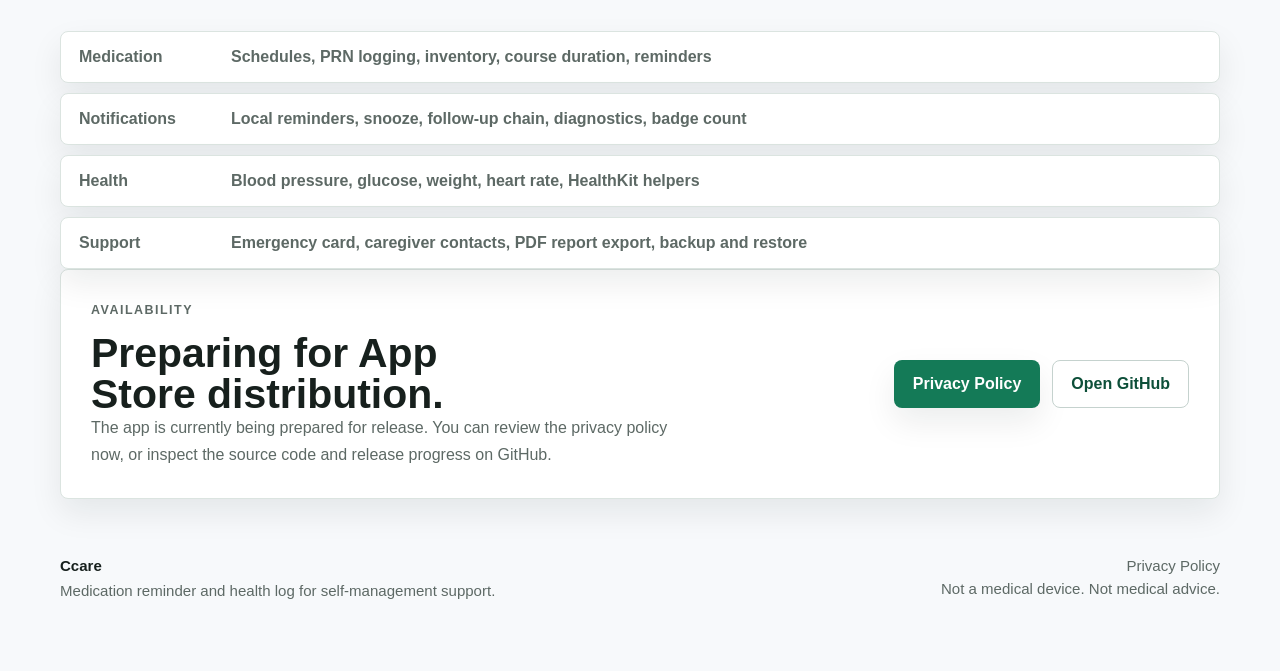
==== commit 62146f84: "feat: Update branding from ChronicCare to Ccare across the application; modify localization strings " ====
--- a/docs/index.html
+++ b/docs/index.html
@@ -3,19 +3,19 @@
 <head>
   <meta charset="UTF-8">
   <meta name="viewport" content="width=device-width, initial-scale=1.0">
-  <title>药时护 - Medication Reminder &amp; Health Log</title>
+  <title>Ccare - Medication Reminder &amp; Health Log</title>
   <meta
     name="description"
-    content="药时护 is a privacy-first iOS app for medication reminders, dose check-ins, and local health measurement logs."
+    content="Ccare is a privacy-first iOS app for medication reminders, dose check-ins, and local health measurement logs."
   >
   <link rel="stylesheet" href="site.css">
 </head>
 <body>
   <header class="site-header">
-    <a class="brand" href="#top" aria-label="药时护 home">
-      <span class="brand-mark">药</span>
+    <a class="brand" href="#top" aria-label="Ccare home">
+      <span class="brand-mark">C</span>
       <span class="brand-copy">
-        <strong>药时护</strong>
+        <strong>Ccare</strong>
         <span>Medication routines, kept private</span>
       </span>
     </a>
@@ -37,7 +37,7 @@
         <p class="eyebrow">Privacy-first iOS app</p>
         <h1 id="hero-title">A simple daily rhythm for taking medication on time.</h1>
         <p class="hero-text">
-          药时护 helps people manage recurring medication schedules, mark doses as taken,
+          Ccare helps people manage recurring medication schedules, mark doses as taken,
           review reminder coverage, and keep blood pressure, glucose, weight, and heart rate logs on device.
         </p>
         <div class="hero-actions">
@@ -97,21 +97,21 @@
 
       <div class="screens-grid">
         <article class="screen-card">
-          <img src="assets/hero.png" alt="药时护 Today screen with a due medication and daily snapshot">
+          <img src="assets/hero.png" alt="Ccare Today screen with a due medication and daily snapshot">
           <div>
             <h3>Today</h3>
             <p>Action-first view for the next dose and the rest of the day.</p>
           </div>
         </article>
         <article class="screen-card">
-          <img src="assets/health.png" alt="药时护 Health workspace screen">
+          <img src="assets/health.png" alt="Ccare Health workspace screen">
           <div>
             <h3>Health</h3>
             <p>Medication overview, reminder coverage, emergency card, and caregiver entry points.</p>
           </div>
         </article>
         <article class="screen-card">
-          <img src="assets/detail.png" alt="药时护 add medication screen with schedule options">
+          <img src="assets/detail.png" alt="Ccare add medication screen with schedule options">
           <div>
             <h3>Medication Setup</h3>
             <p>Fast setup for scheduled or as-needed medication routines.</p>
@@ -126,7 +126,7 @@
         <h2>Designed for sensitive health routines.</h2>
         <p>
           Medication schedules, intake logs, measurements, contacts, and settings are stored locally on the device.
-          药时护 does not include advertising SDKs, analytics SDKs, or tracking frameworks.
+          Ccare does not include advertising SDKs, analytics SDKs, or tracking frameworks.
         </p>
       </div>
 
@@ -178,7 +178,7 @@
 
   <footer class="footer">
     <div>
-      <strong>药时护</strong>
+      <strong>Ccare</strong>
       <p>Medication reminder and health log for self-management support.</p>
     </div>
     <div class="footer-copy">
